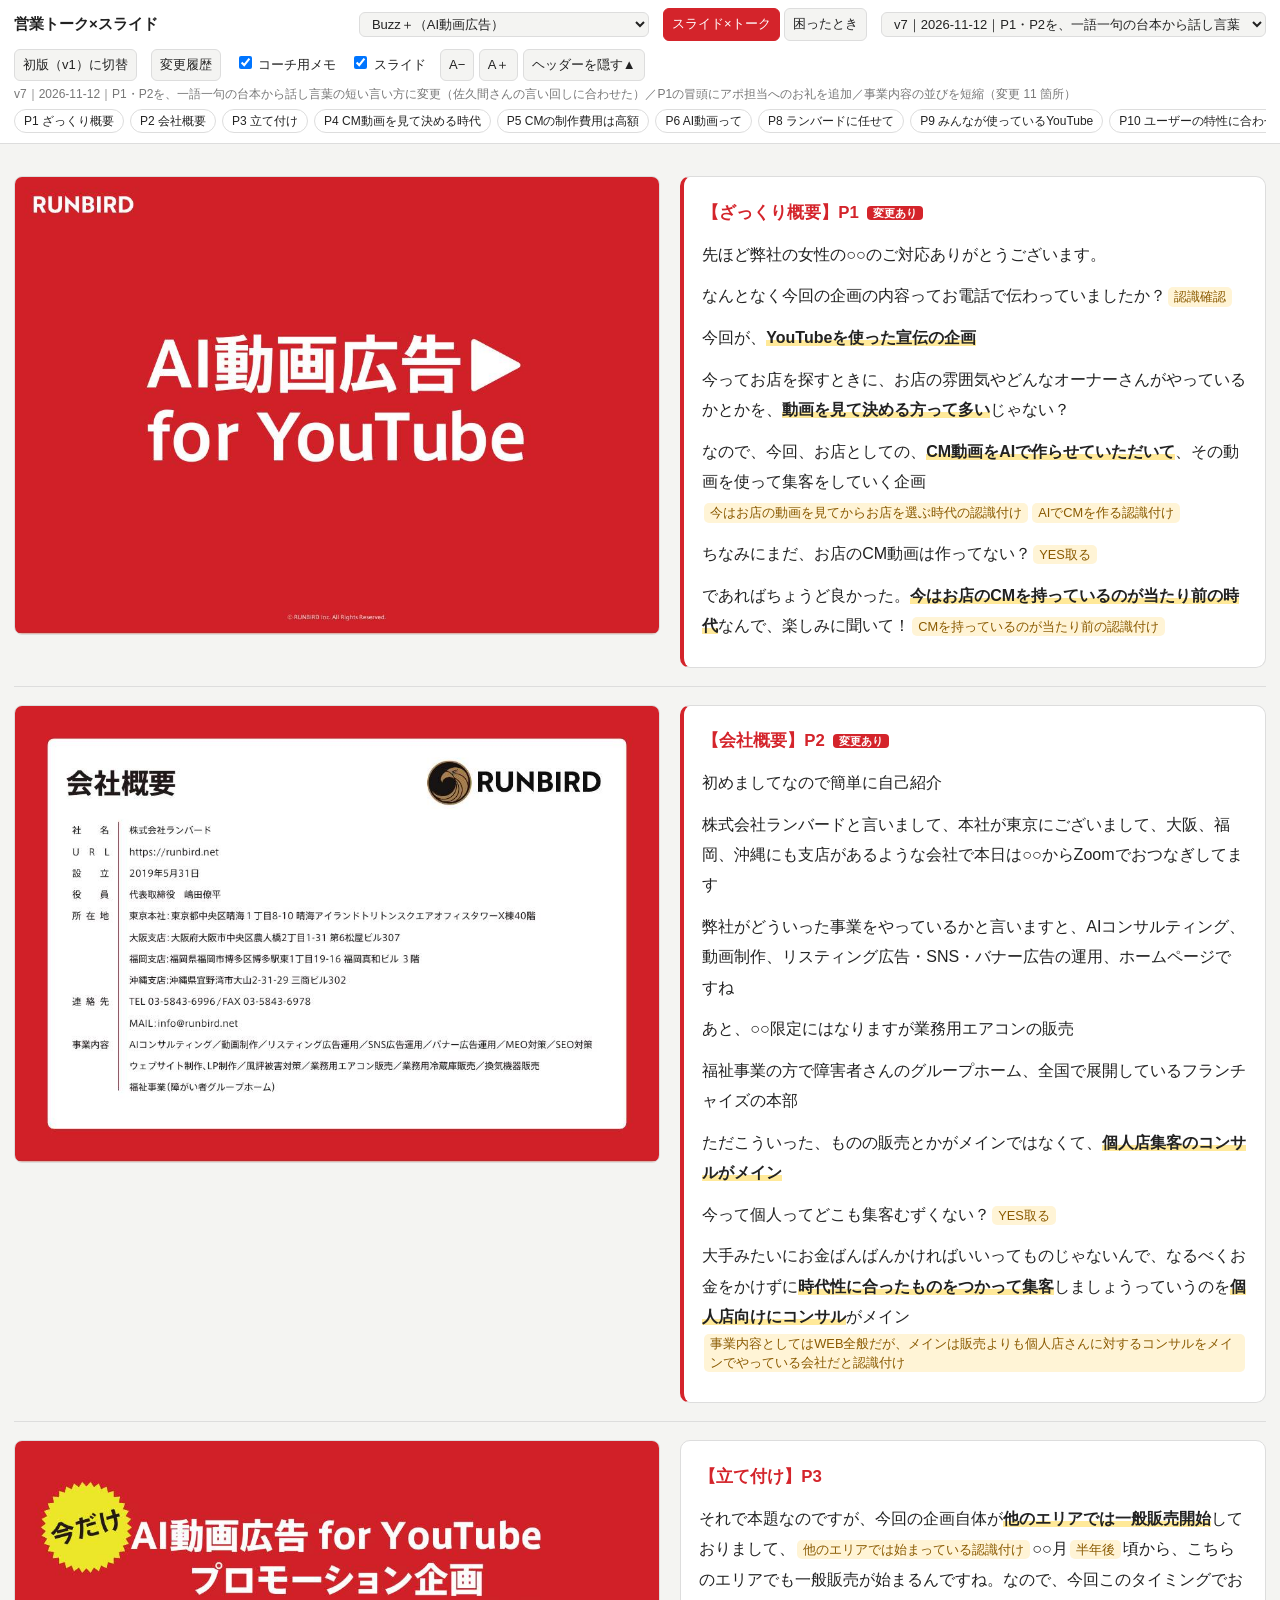
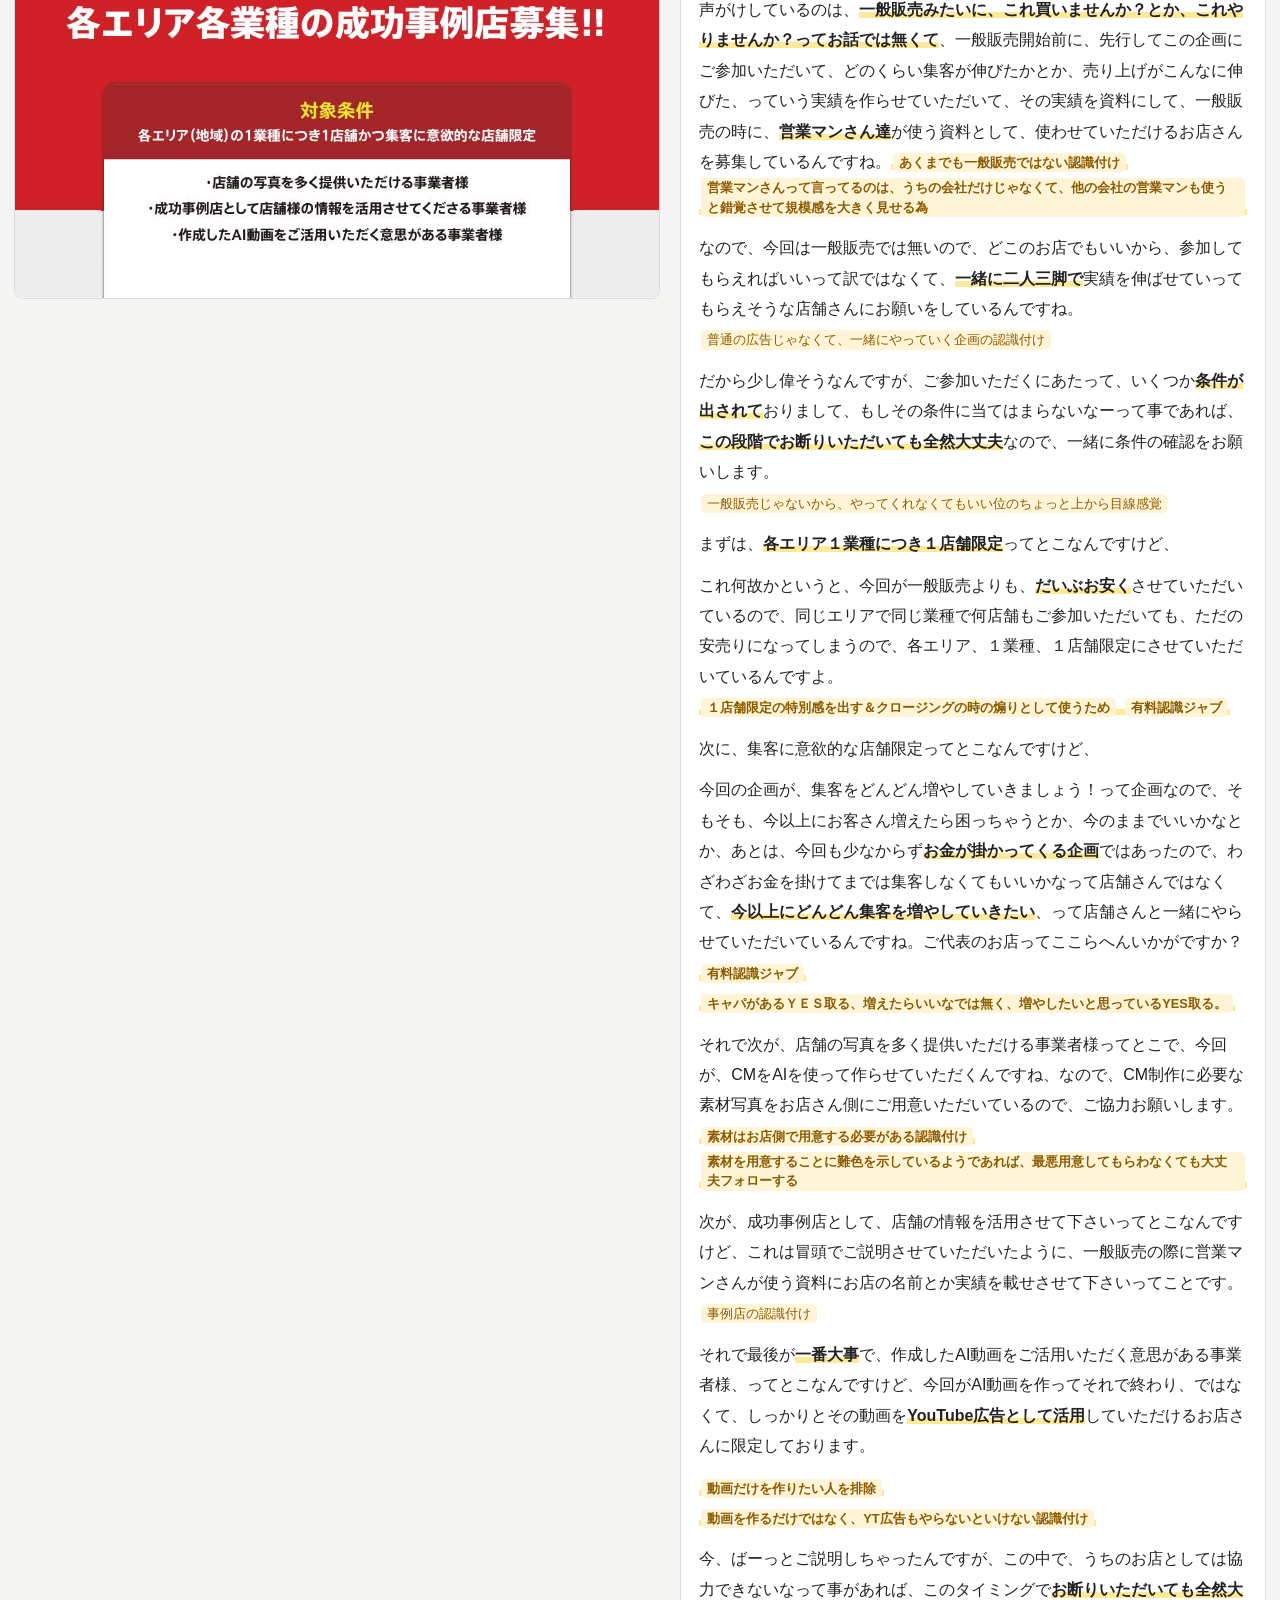
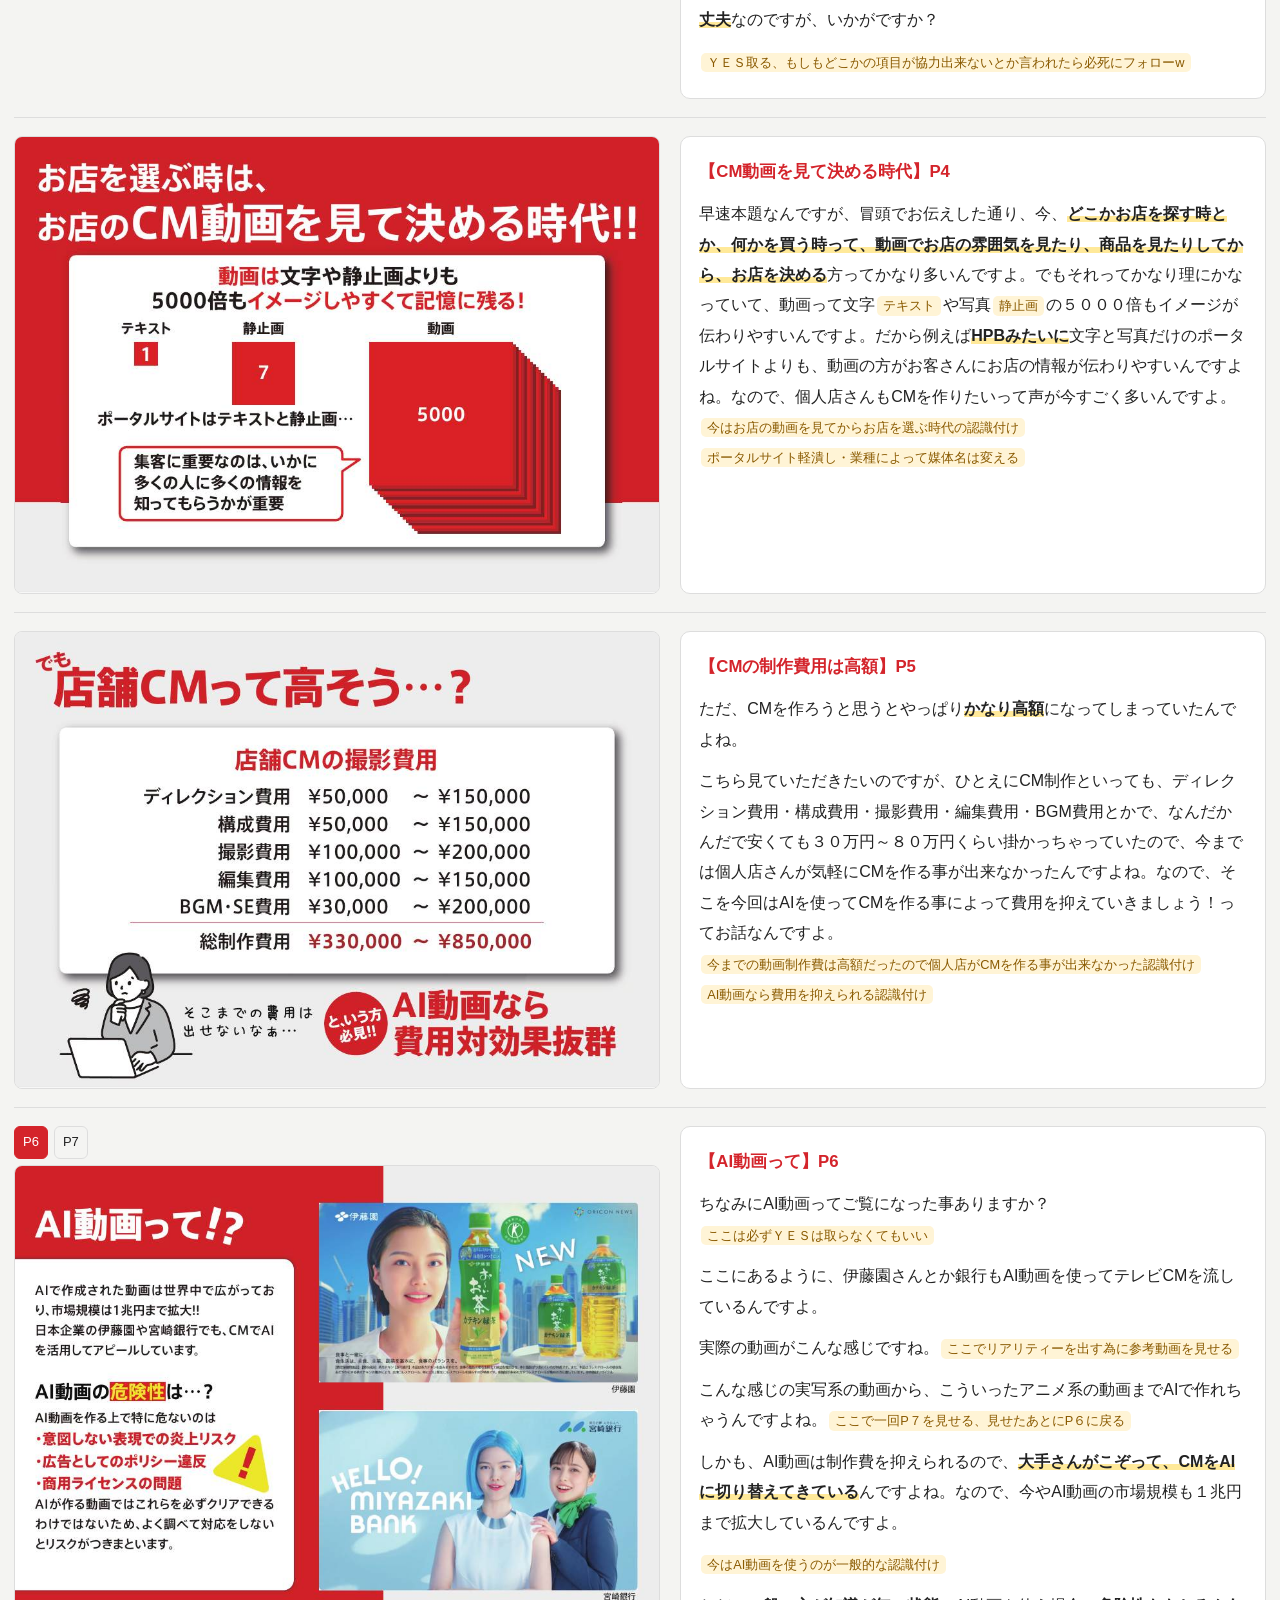
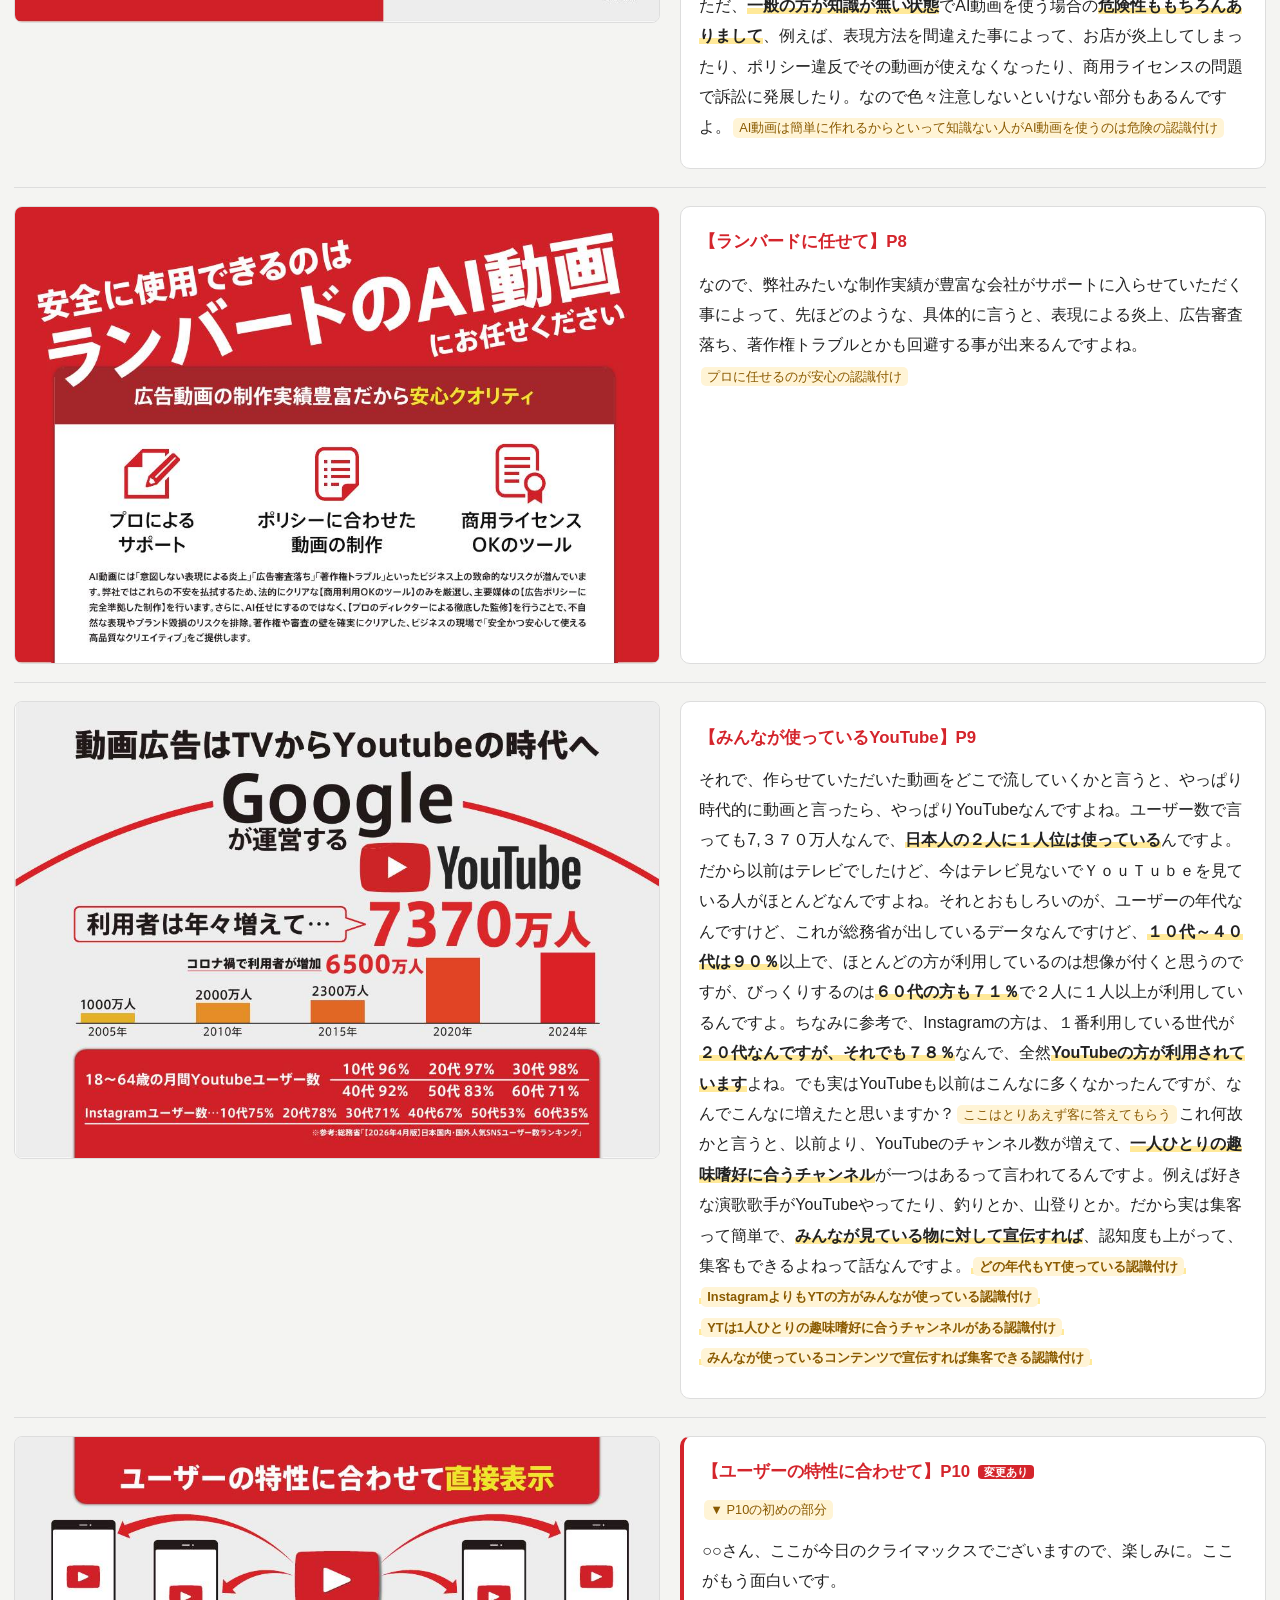
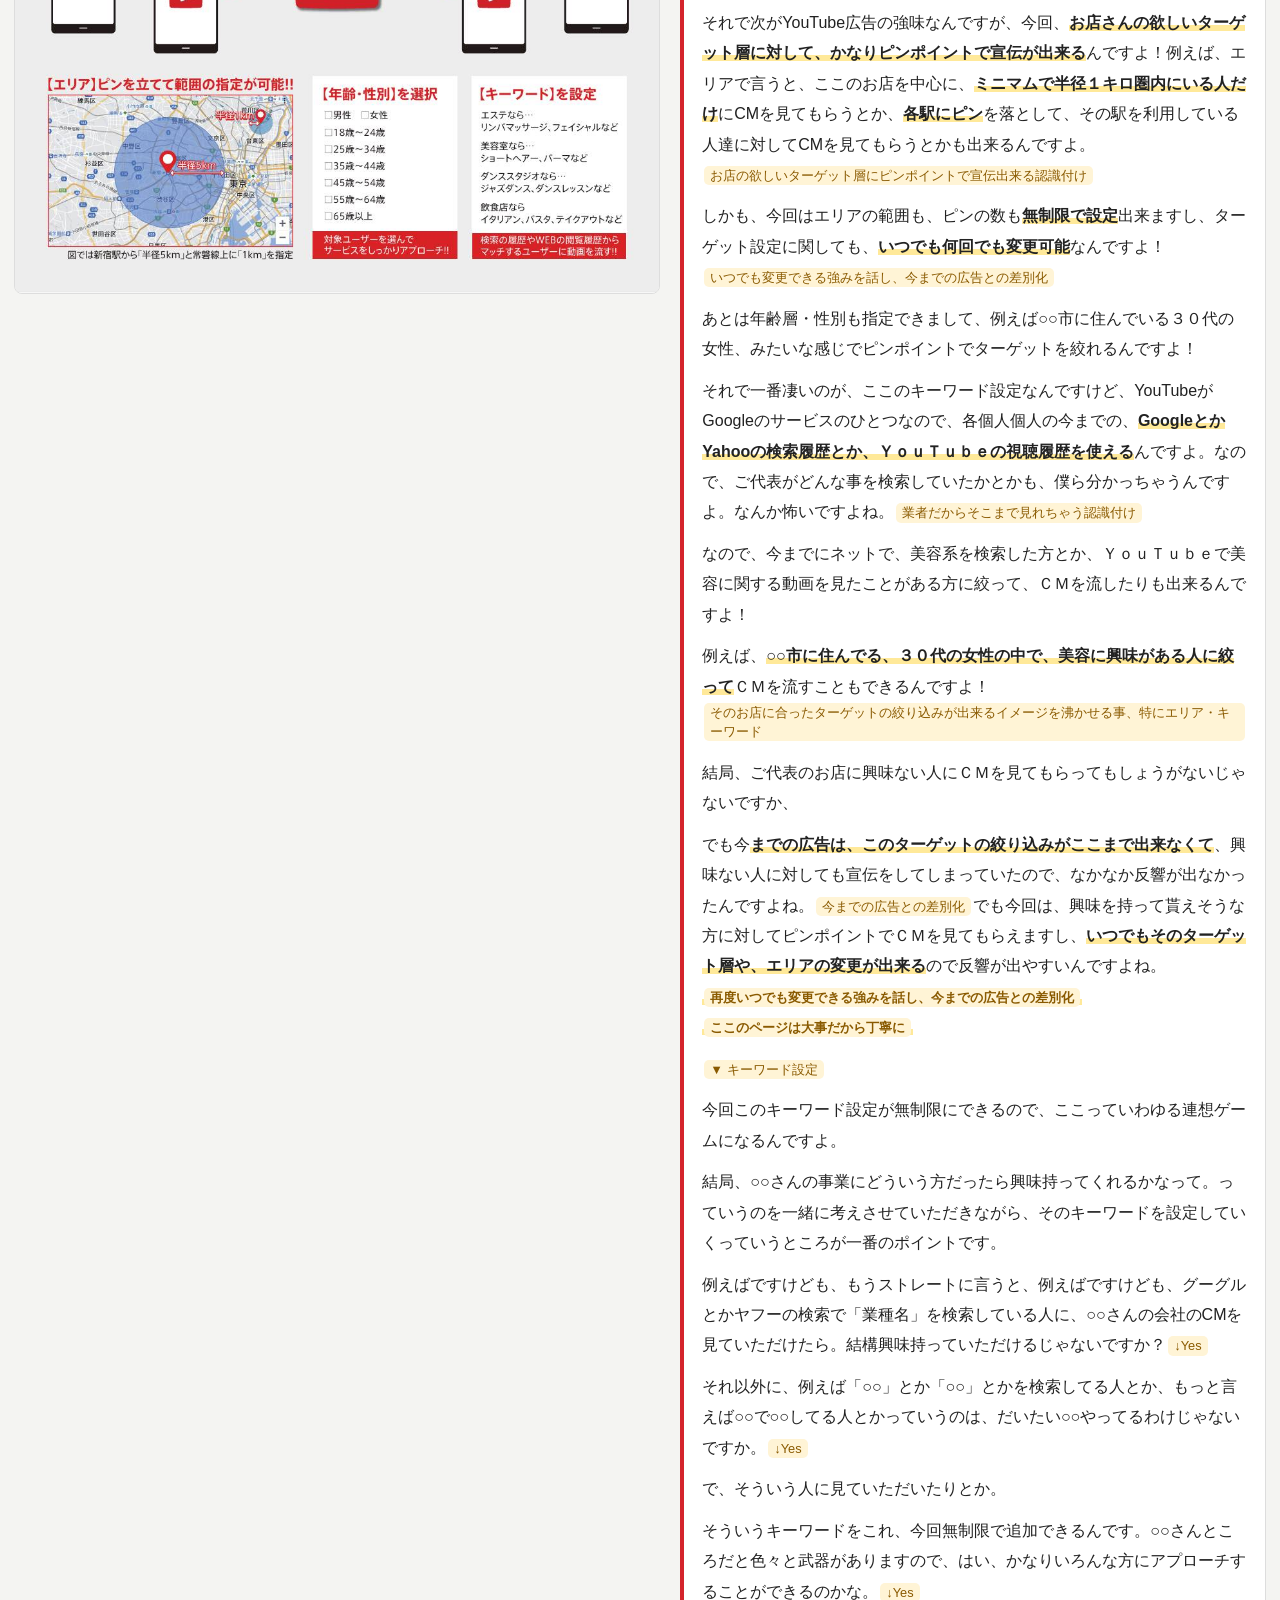
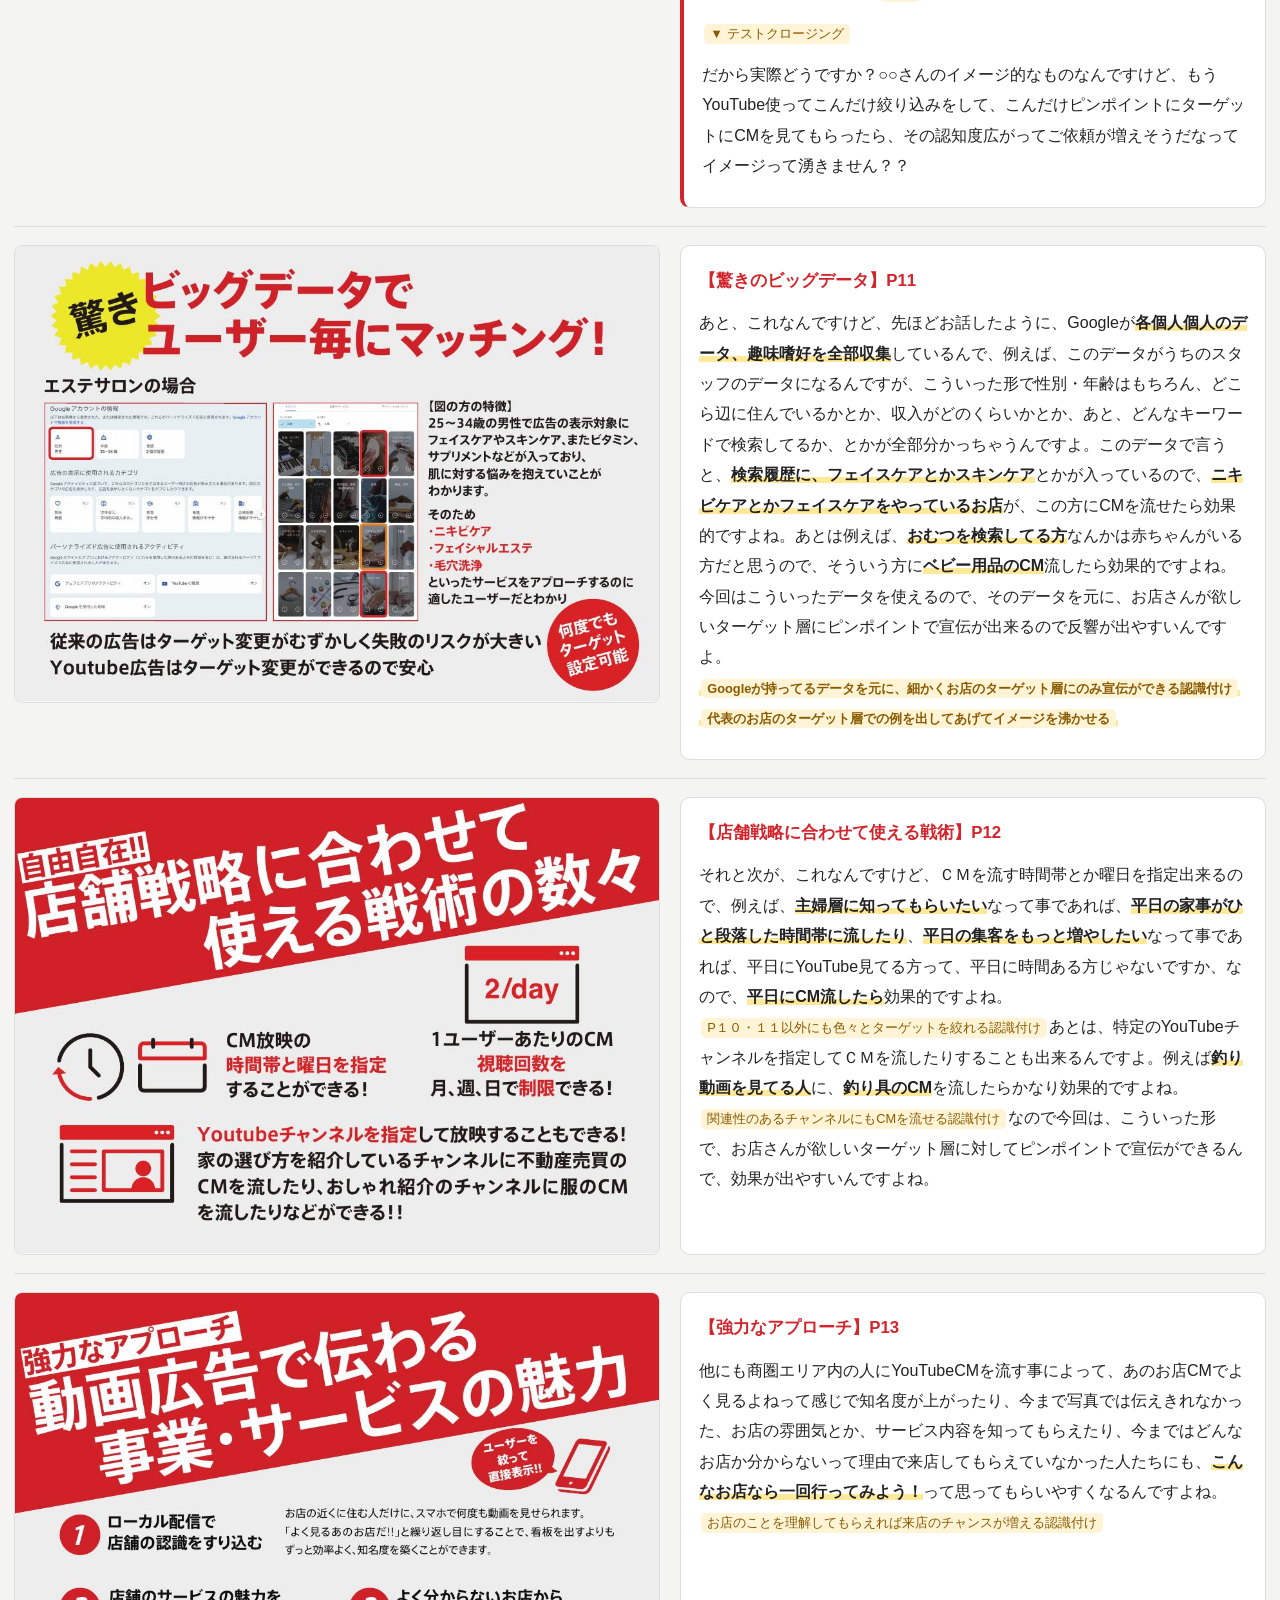
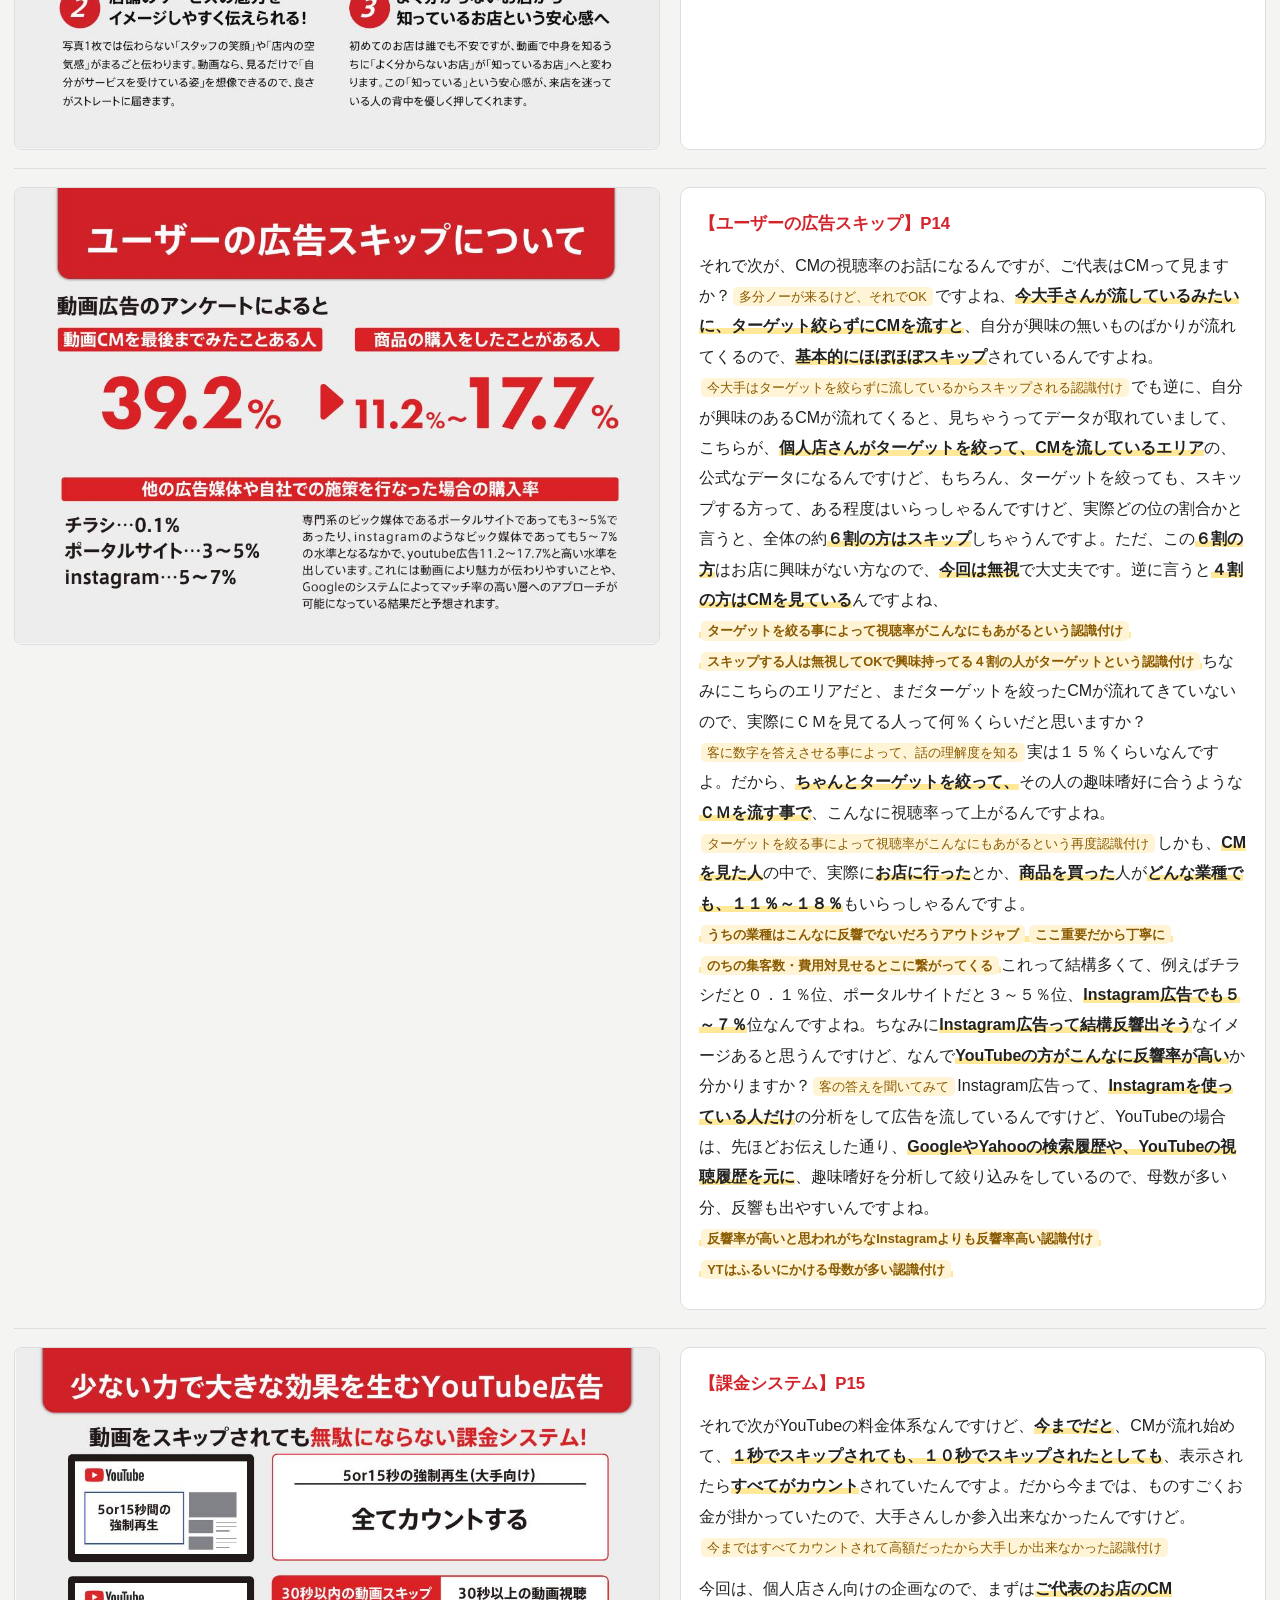
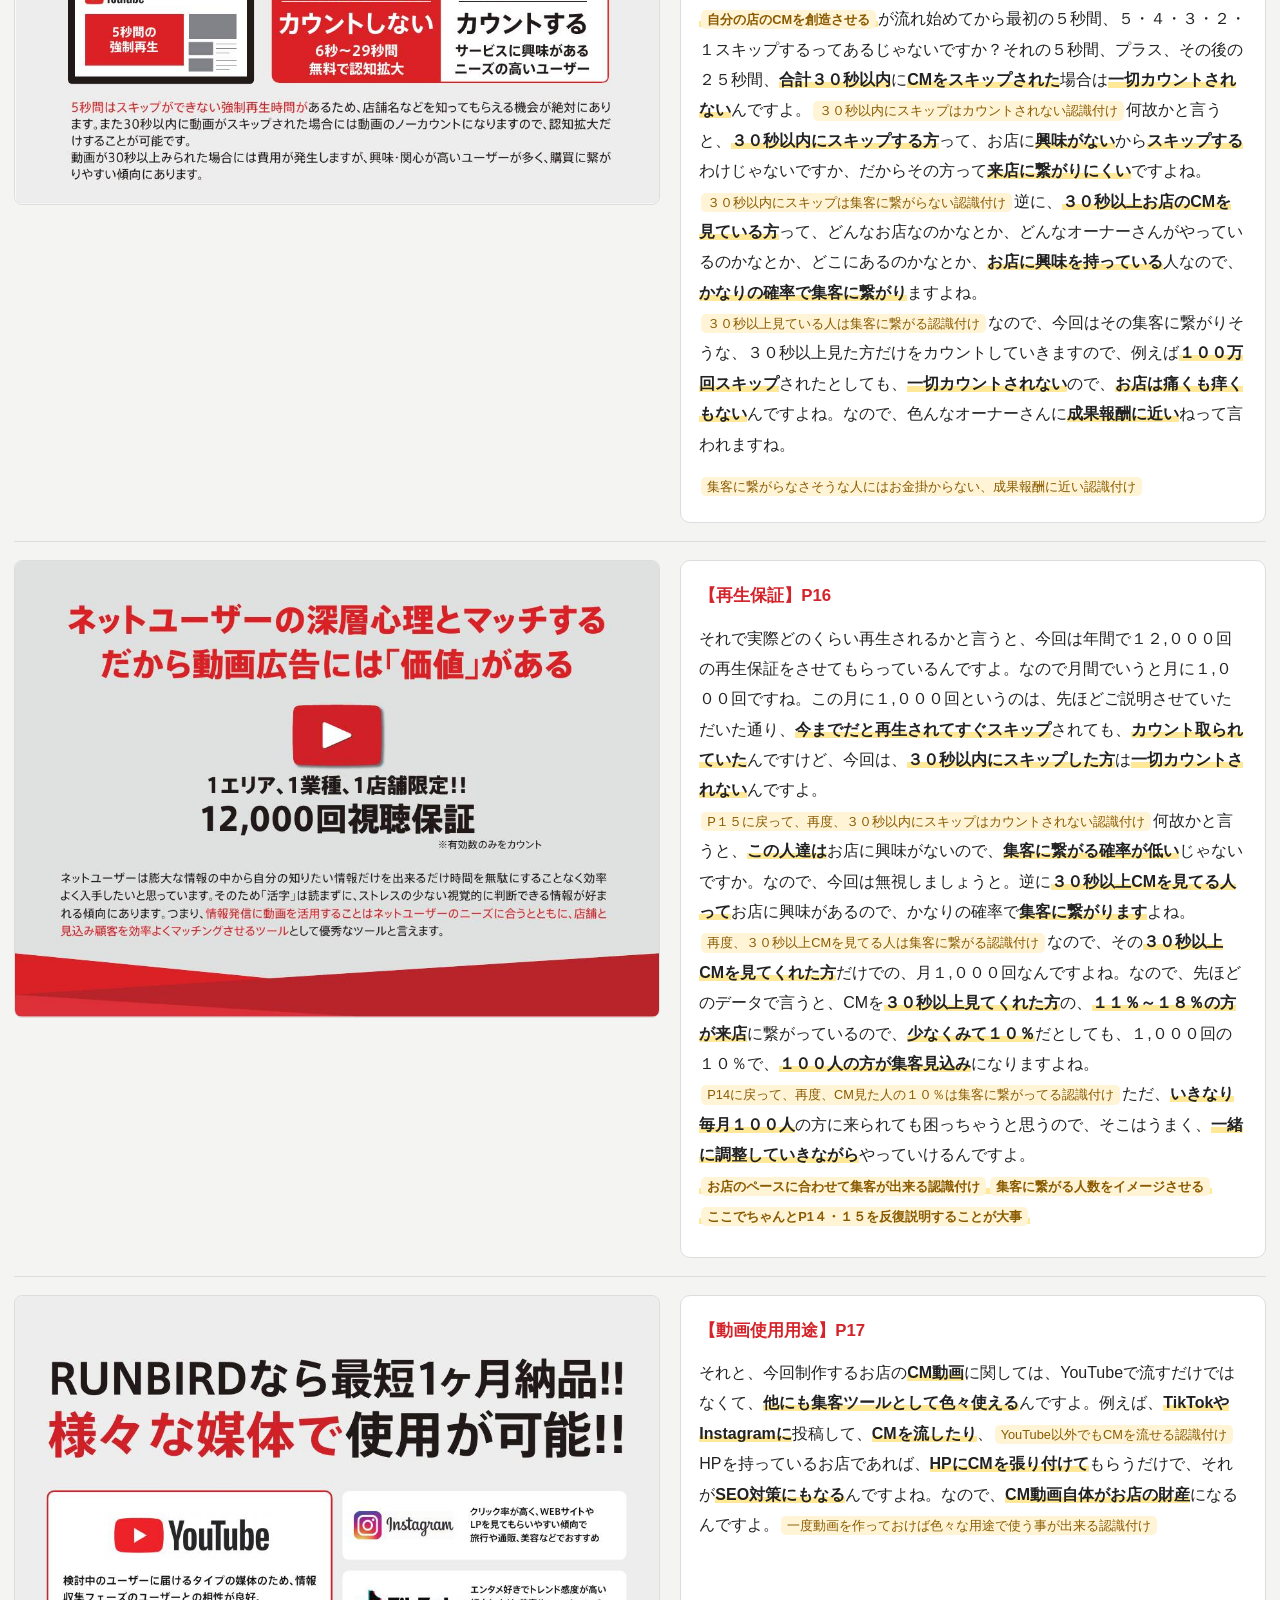
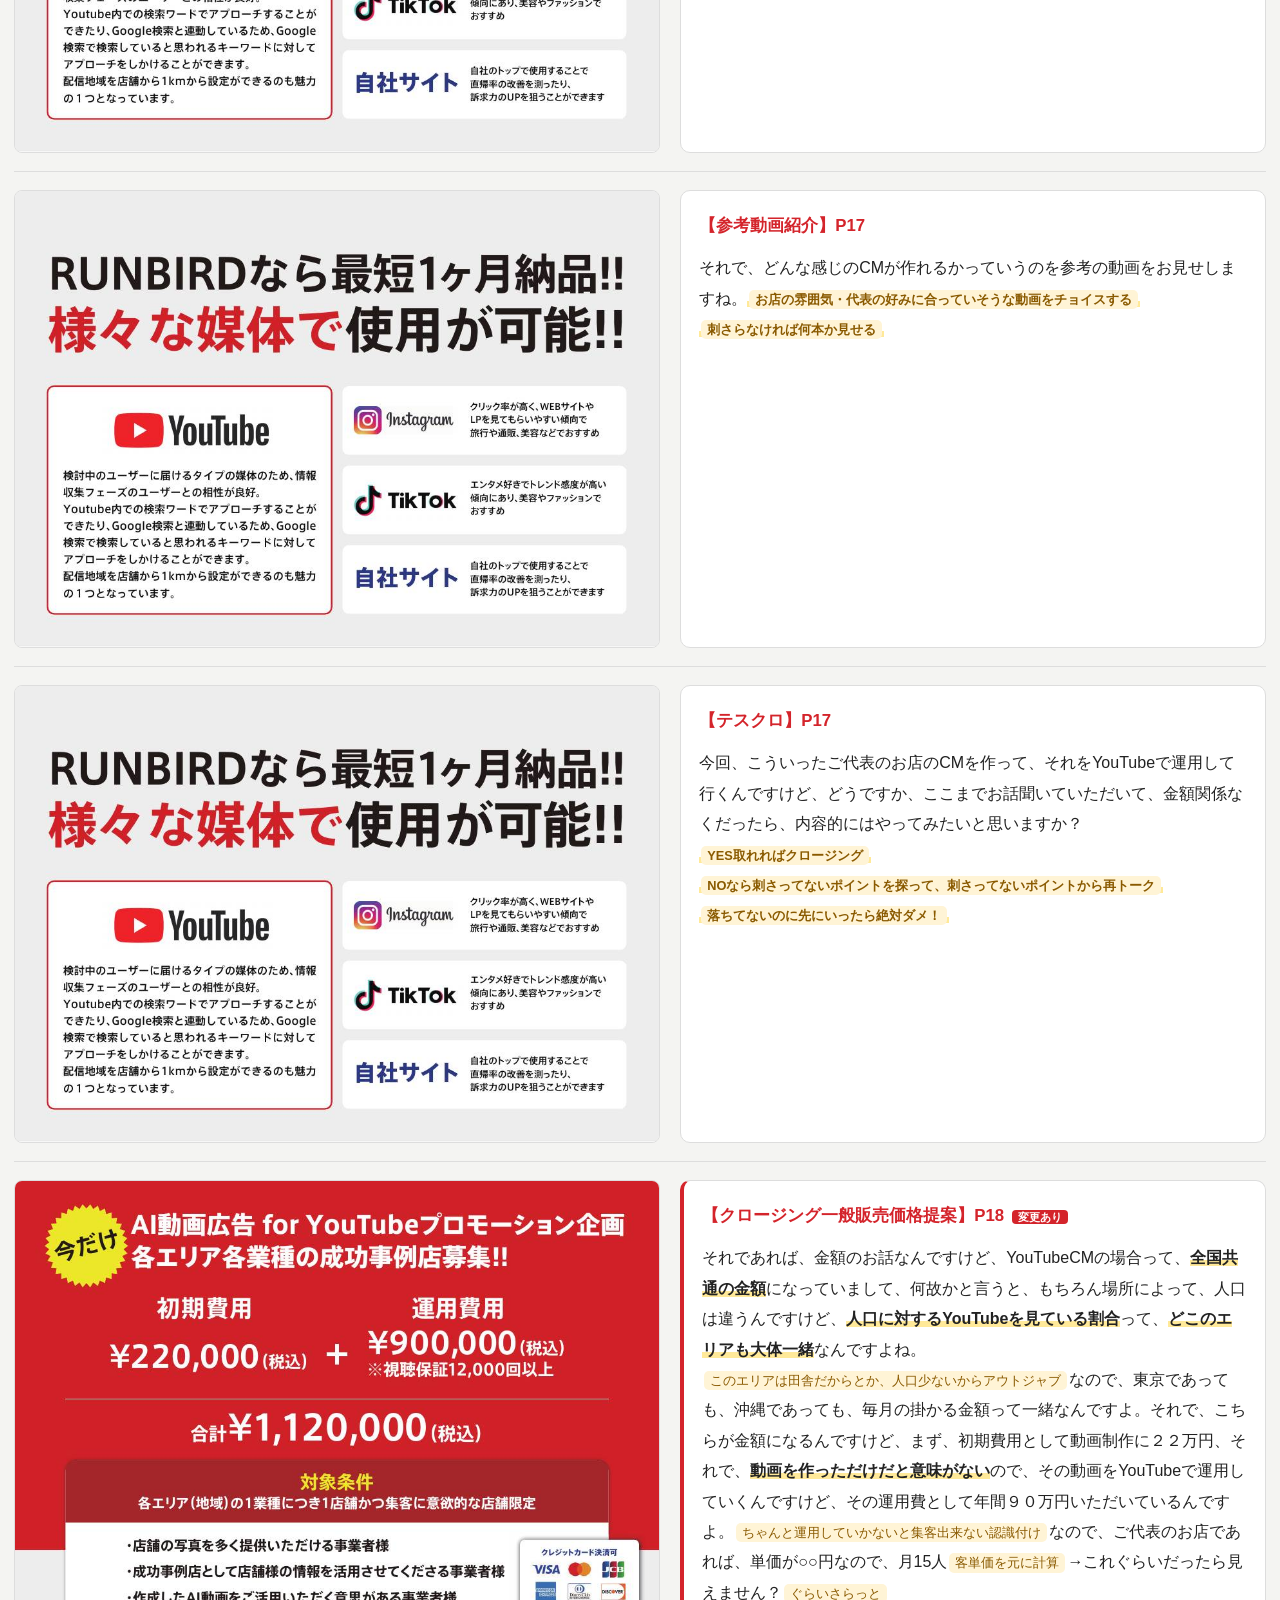
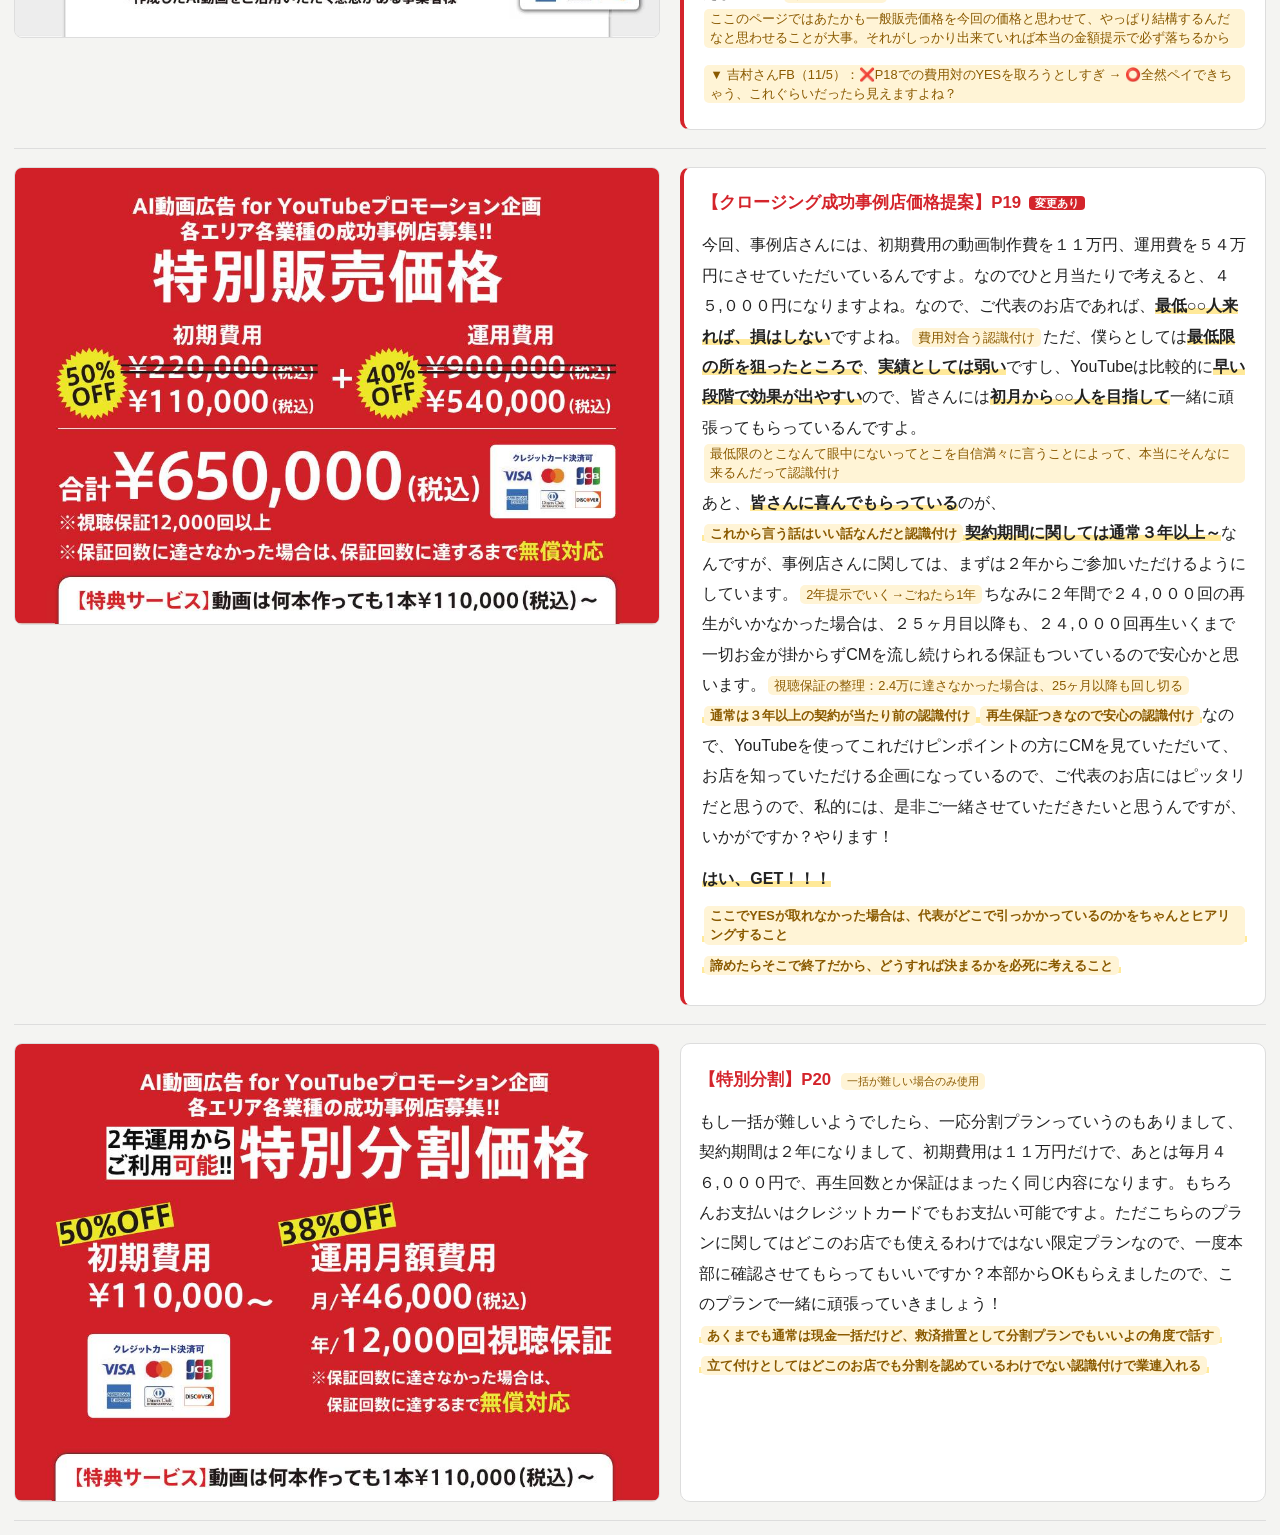
==== book/index.html @ 6783731b "営業トーク×スライド確認：中間バージョン（v2〜v6）を削除し、v1と最新版（v7）だけに整理（v7の変更をすべて統合、表示内容は変更なし）" ====
<!DOCTYPE html><html lang="ja"><head><meta charset="utf-8">
<meta name="viewport" content="width=device-width, initial-scale=1, viewport-fit=cover">
<title>営業トーク×スライド確認</title>
<style>
:root{--bg:#f4f4f2;--card:#fff;--tx:#222;--mu:#777;--ac:#d4242b;--bd:#ddd;--nb:#fff4d6;--nt:#8a5a00;--fs:16px;box-sizing:border-box;padding-top:env(safe-area-inset-top,0px);padding-bottom:env(safe-area-inset-bottom,0px)}
@media(prefers-color-scheme:dark){:root:not([data-theme=light]){--bg:#17181a;--card:#222427;--tx:#e8e8e6;--mu:#9a9a98;--ac:#ff6b6f;--bd:#383a3d;--nb:#3a3220;--nt:#f0c870}}
:root[data-theme=dark]{--bg:#17181a;--card:#222427;--tx:#e8e8e6;--mu:#9a9a98;--ac:#ff6b6f;--bd:#383a3d;--nb:#3a3220;--nt:#f0c870}
html{height:100%;scroll-padding-top:calc(var(--h,120px) + 8px)}body{margin:0;background:var(--bg);color:var(--tx);font:var(--fs)/1.9 -apple-system,"Hiragino Sans","Noto Sans JP",sans-serif}
header{position:sticky;top:env(safe-area-inset-top,0px);z-index:9;background:var(--card);border-bottom:1px solid var(--bd);padding:8px 14px}
body::before{content:"";position:fixed;inset:0 0 auto;height:env(safe-area-inset-top,0px);background:var(--card);z-index:10}
.r1{display:flex;flex-wrap:wrap;gap:8px 14px;align-items:center}h1{font-size:15px;margin:0;flex:1 1 220px}
select,button{font:inherit;font-size:13px;background:var(--bg);color:var(--tx);border:1px solid var(--bd);border-radius:6px;padding:3px 8px}
label{font-size:13px;white-space:nowrap}#vn{font-size:12px;color:var(--mu);line-height:1.5;margin-top:4px}
#toc{display:flex;gap:6px;overflow-x:auto;margin-top:6px;padding-bottom:2px}#toc a{flex:none;font-size:12px;color:var(--tx);text-decoration:none;border:1px solid var(--bd);border-radius:12px;padding:0 9px;line-height:22px}#toc a:hover{border-color:var(--ac);color:var(--ac)}
main{max-width:1400px;margin:0 auto;padding:14px}
.row{display:grid;grid-template-columns:minmax(0,1.1fr) minmax(0,1fr);gap:22px;padding:18px 0;border-bottom:1px solid var(--bd)}
body.ns .row{grid-template-columns:1fr;max-width:820px;margin:auto}body.ns .sl{display:none}
.sl{position:sticky;top:calc(var(--h,120px) + 12px);align-self:start}.sl img{width:100%;display:none;border-radius:8px;border:1px solid var(--bd);background:#fff}.sl img.on{display:block}
.tabs{display:flex;gap:6px;margin-bottom:6px}.tabs button.on{background:var(--ac);color:#fff;border-color:var(--ac)}
.tx{background:var(--card);border:1px solid var(--bd);border-radius:10px;padding:6px 18px 14px}.tx.ch{border-left:4px solid var(--ac)}
h2{font-size:1.05em;margin:.8em 0 .2em;color:var(--ac)}h2 small{color:var(--mu);font-weight:400;margin-left:8px}
.bg{font-size:11px;background:var(--ac);color:#fff;border-radius:4px;padding:1px 6px;margin-left:8px;vertical-align:middle}
p{margin:.7em 0}b{background:linear-gradient(transparent 62%,rgba(255,200,0,.4) 0)}
.n{display:inline-block;font-size:.8em;line-height:1.5;color:var(--nt);background:var(--nb);border-radius:5px;padding:0 6px;margin:1px 2px}p.no{margin:.4em 0}
body.nn .n,body.nn p.no{display:none}
@media(max-width:820px){.row{grid-template-columns:1fr;gap:10px}.sl{top:calc(var(--h,120px) + 6px);z-index:2}.sl img{max-height:26vh;object-fit:contain;margin:auto;transition:max-height .25s}body.sc .sl img{max-height:12vh}body.sc .tabs{display:none}}
#sh{display:none;position:fixed;top:calc(env(safe-area-inset-top,0px) + 6px);right:8px;z-index:11;box-shadow:0 1px 4px rgba(0,0,0,.25)}body.hh header{display:none}body.hh #sh{display:block}.tb.on{background:var(--ac);color:#fff;border-color:var(--ac)}.row.o{grid-template-columns:1fr;max-width:820px;margin:auto}
#hp{position:fixed;inset:0;z-index:20;background:rgba(0,0,0,.45);display:flex;justify-content:flex-end}#hp[hidden]{display:none}
#hp .pn{background:var(--card);color:var(--tx);width:min(580px,100%);height:100%;overflow:auto;box-sizing:border-box;padding:calc(14px + env(safe-area-inset-top,0px)) 16px calc(14px + env(safe-area-inset-bottom,0px))}
#hp h3{margin:0 0 6px;font-size:15px;display:flex;justify-content:space-between;align-items:center;gap:8px}
.hv{border:1px solid var(--bd);border-radius:10px;padding:8px 12px;margin:10px 0}.hv.cu{border-color:var(--ac)}.hv h4{margin:0 0 4px;font-size:13px;display:flex;flex-wrap:wrap;gap:4px 10px;align-items:center}.hv .nt{font-size:13px;line-height:1.6;margin:2px 0}.hv ul{margin:6px 0 2px;padding-left:18px;font-size:13px;line-height:1.7}
.hv del{background:rgba(212,36,43,.16);color:var(--tx)}.hv ins{background:rgba(40,160,80,.2);text-decoration:none}.hv .fb{background:var(--nb);color:var(--nt);border-radius:6px;padding:4px 8px;font-size:13px;line-height:1.7;margin:6px 0}.hv summary{cursor:pointer;color:var(--mu);font-size:12px}.hv b{background:none}
.row[hidden]{display:none}
#q{display:block;width:100%;max-width:820px;margin:0 auto 6px;box-sizing:border-box;font-size:16px;padding:8px 12px;border:1px solid var(--bd);border-radius:8px;background:var(--card);color:var(--tx)}
.cmh{max-width:820px;margin:14px auto 2px;font-size:13px;color:var(--mu);font-weight:600}
.row.o.cm{padding:6px 0;border-bottom:0}
details.row.o{padding:0;border-bottom:0;margin-bottom:8px}
details.o>summary{cursor:pointer;background:var(--card);border:1px solid var(--bd);border-radius:10px;padding:8px 14px;color:var(--ac);font-weight:600}
details.o[open]>summary{border-bottom-left-radius:0;border-bottom-right-radius:0}
details.o>.tx{border-top:0;border-top-left-radius:0;border-top-right-radius:0;padding-top:2px}
</style></head><body>
<header id="hd"><div class="r1"><h1>営業トーク×スライド</h1><select id="pr" aria-label="商材"><option value="ad">Buzz＋（AI動画広告）</option><option value="biz">bizクラウド</option><option value="yt">YouTube動画プロモーション（RBブック）</option><option value="meo">meoクラウド（MEO）</option></select><span><button id="t1" class="tb">スライド×トーク</button> <button id="t2" class="tb">困ったとき</button></span>
<select id="ver" aria-label="バージョン"></select> <button id="fv">初版に切替</button> <button id="hs">変更履歴</button>
<label><input type="checkbox" id="cn" checked> コーチ用メモ</label><label><input type="checkbox" id="cs" checked> スライド</label>
<span><button id="fm">A−</button> <button id="fp">A＋</button> <button id="hh">ヘッダーを隠す▲</button></span></div>
<div id="vn"></div><nav id="toc"></nav></header><button id="sh" aria-label="ヘッダーを表示">▼ メニュー</button><main id="m"></main>
<div id="hp" hidden><div class="pn"><h3><span>変更履歴（表示中の商材）</span><button id="hx">閉じる</button></h3><div id="hb"></div></div></div>
<script id="d" type="application/json">{"imgs": ["[data-uri]", "[data-uri]", "[data-uri]", "[data-uri]", "[data-uri]", "[data-uri]", "[data-uri]", "[data-uri]", "[data-uri]", "[data-uri]", "[data-uri]", "[data-uri]", "[data-uri]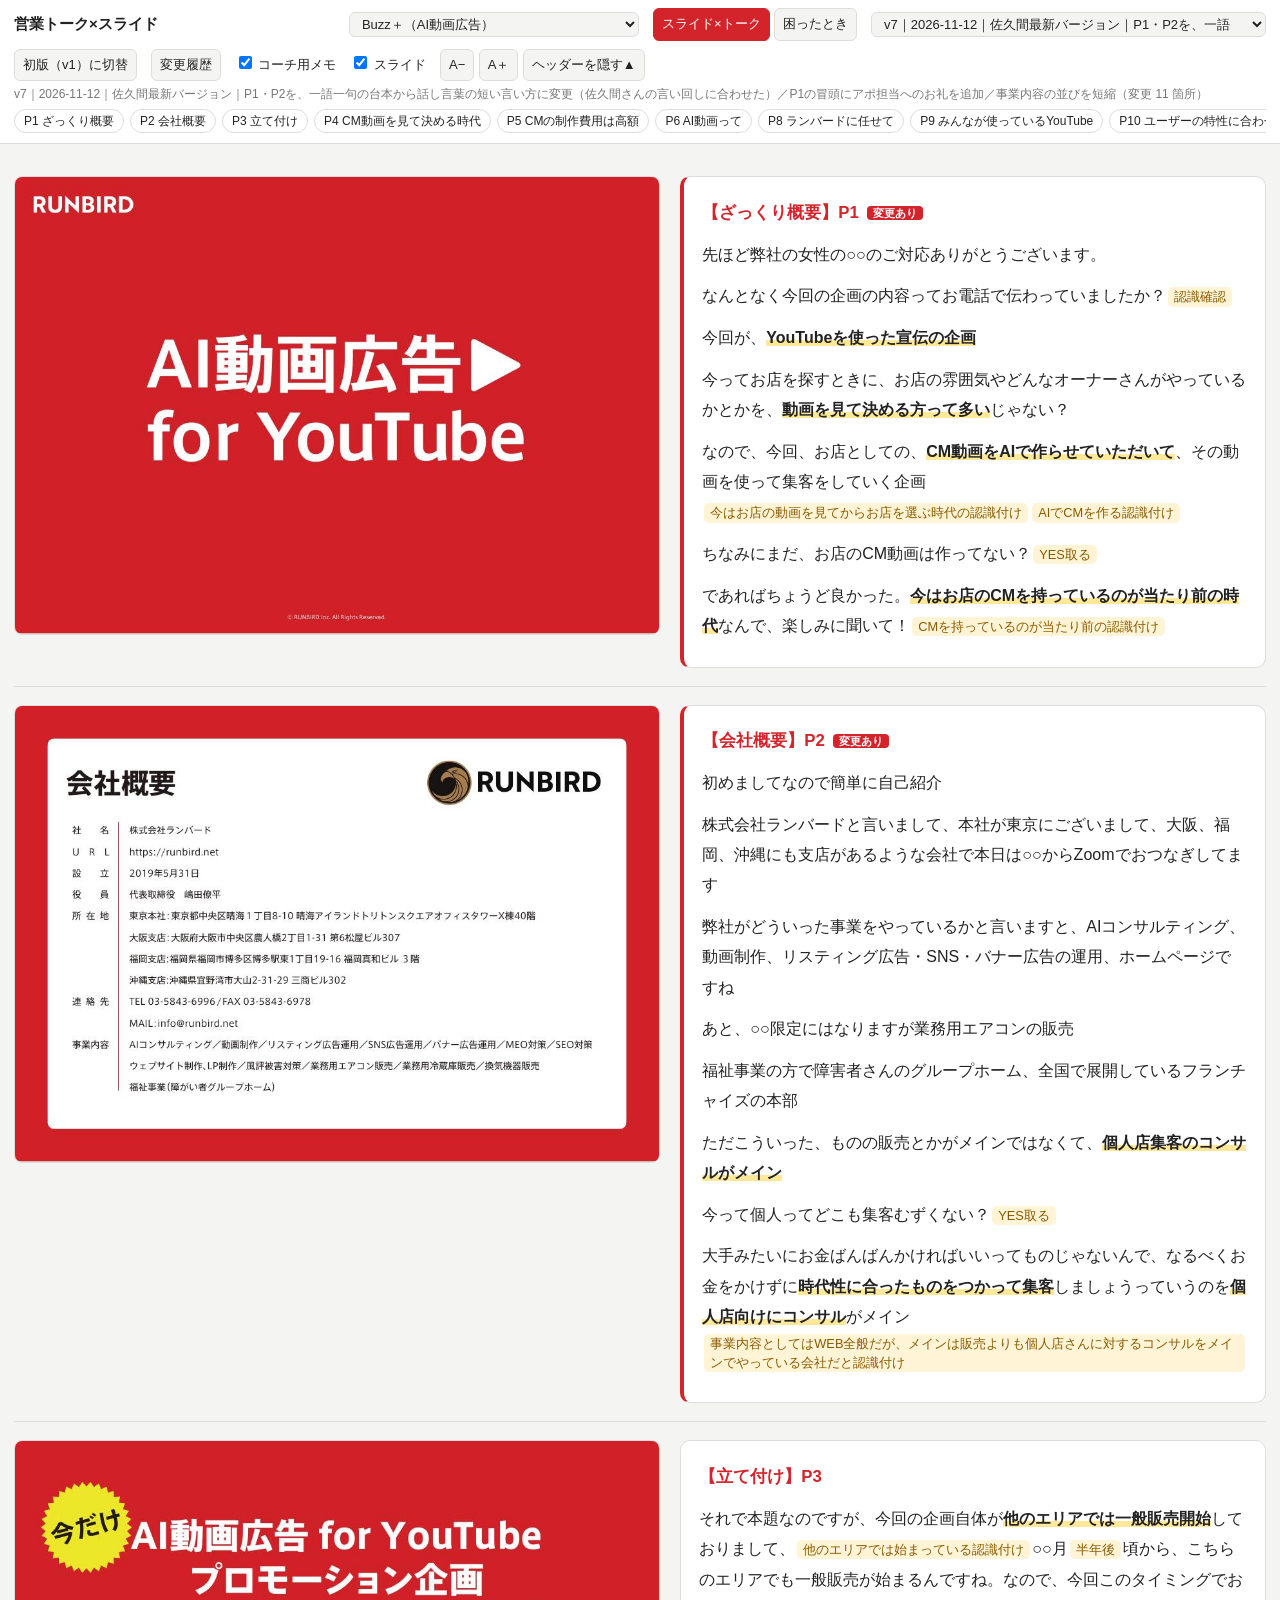
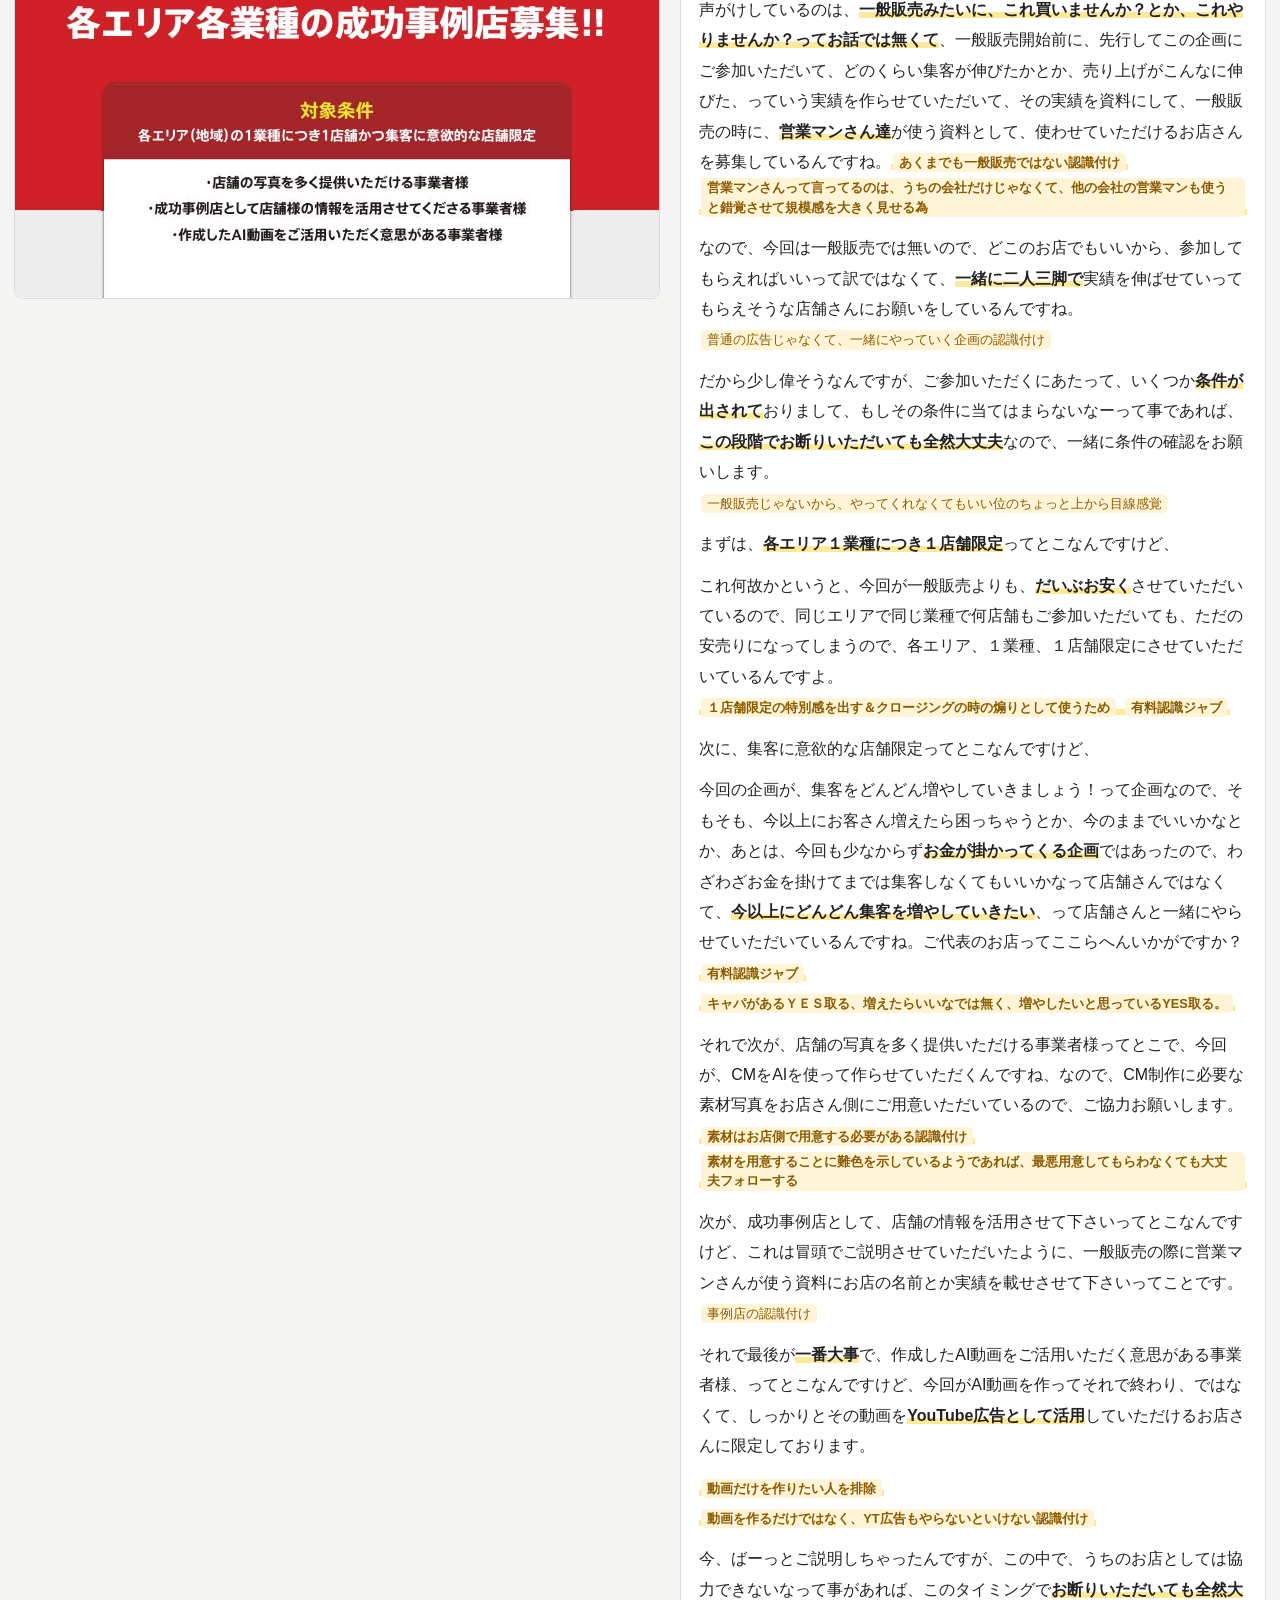
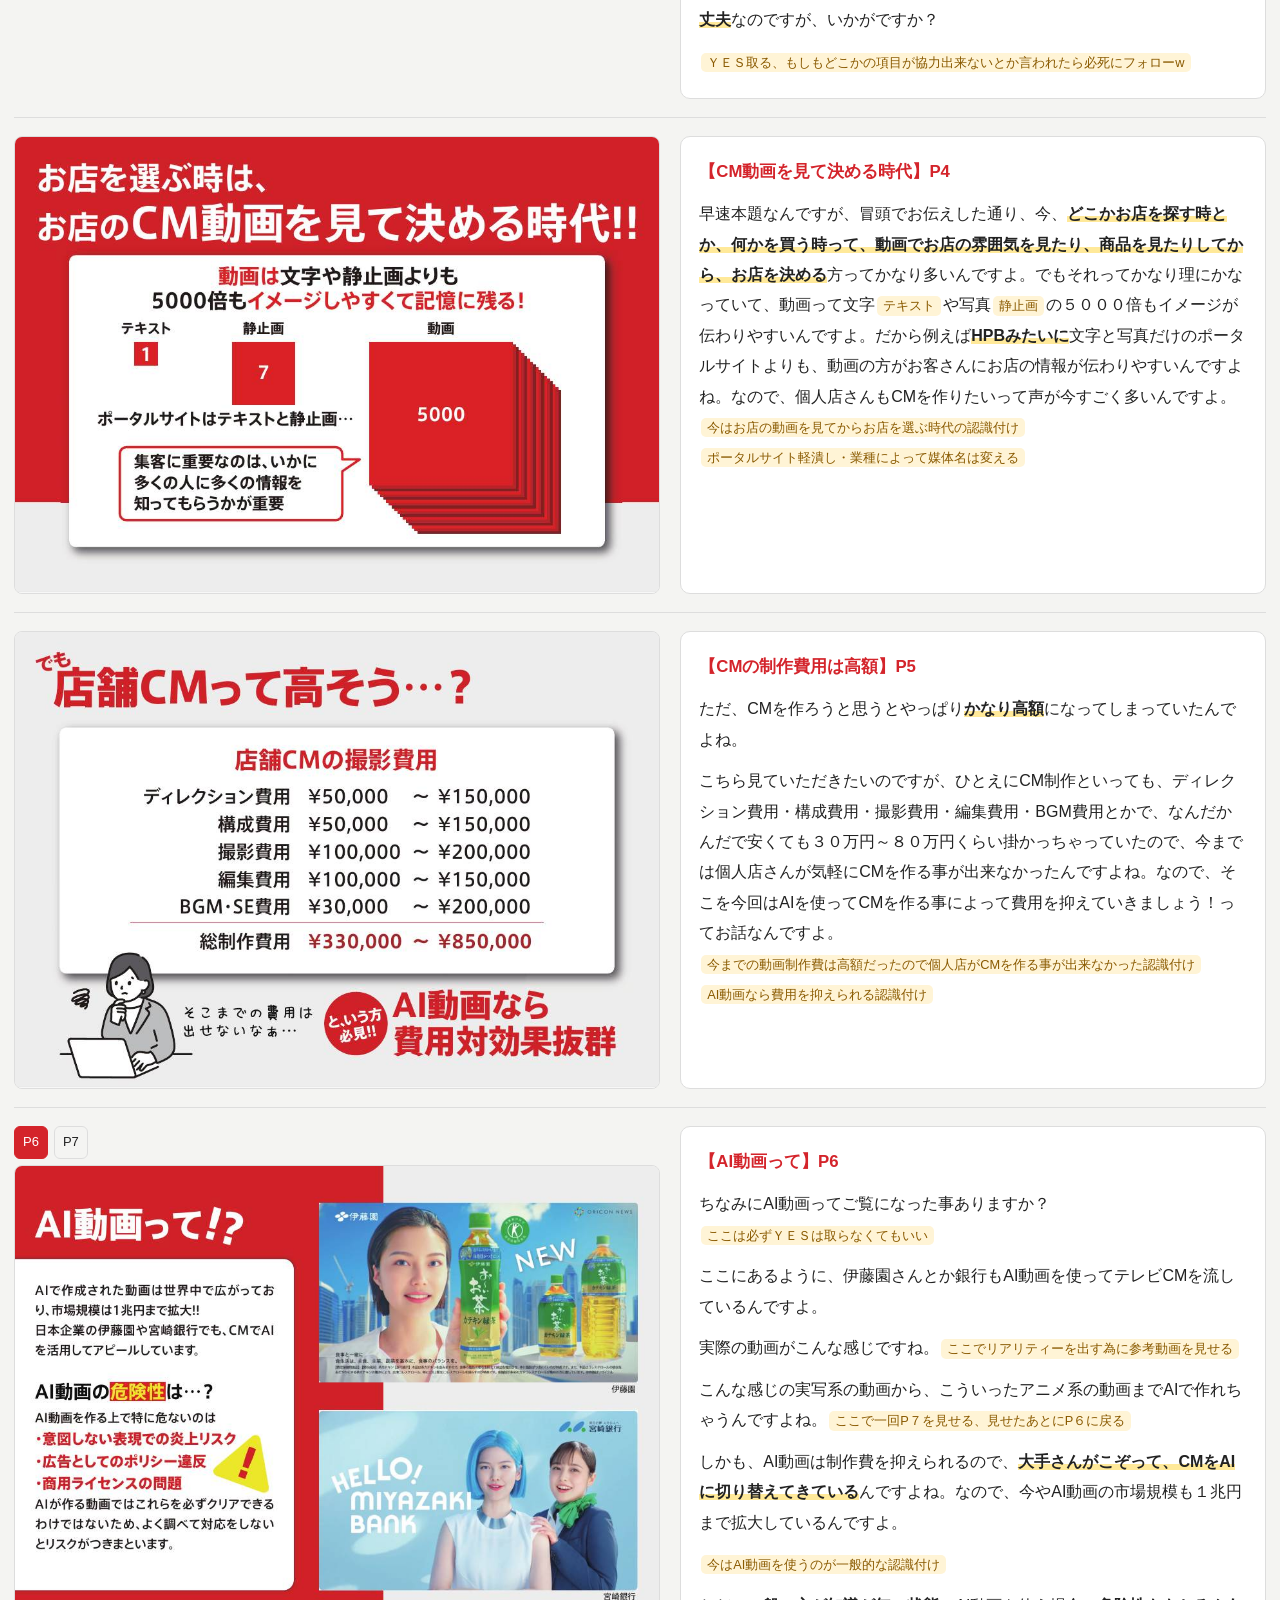
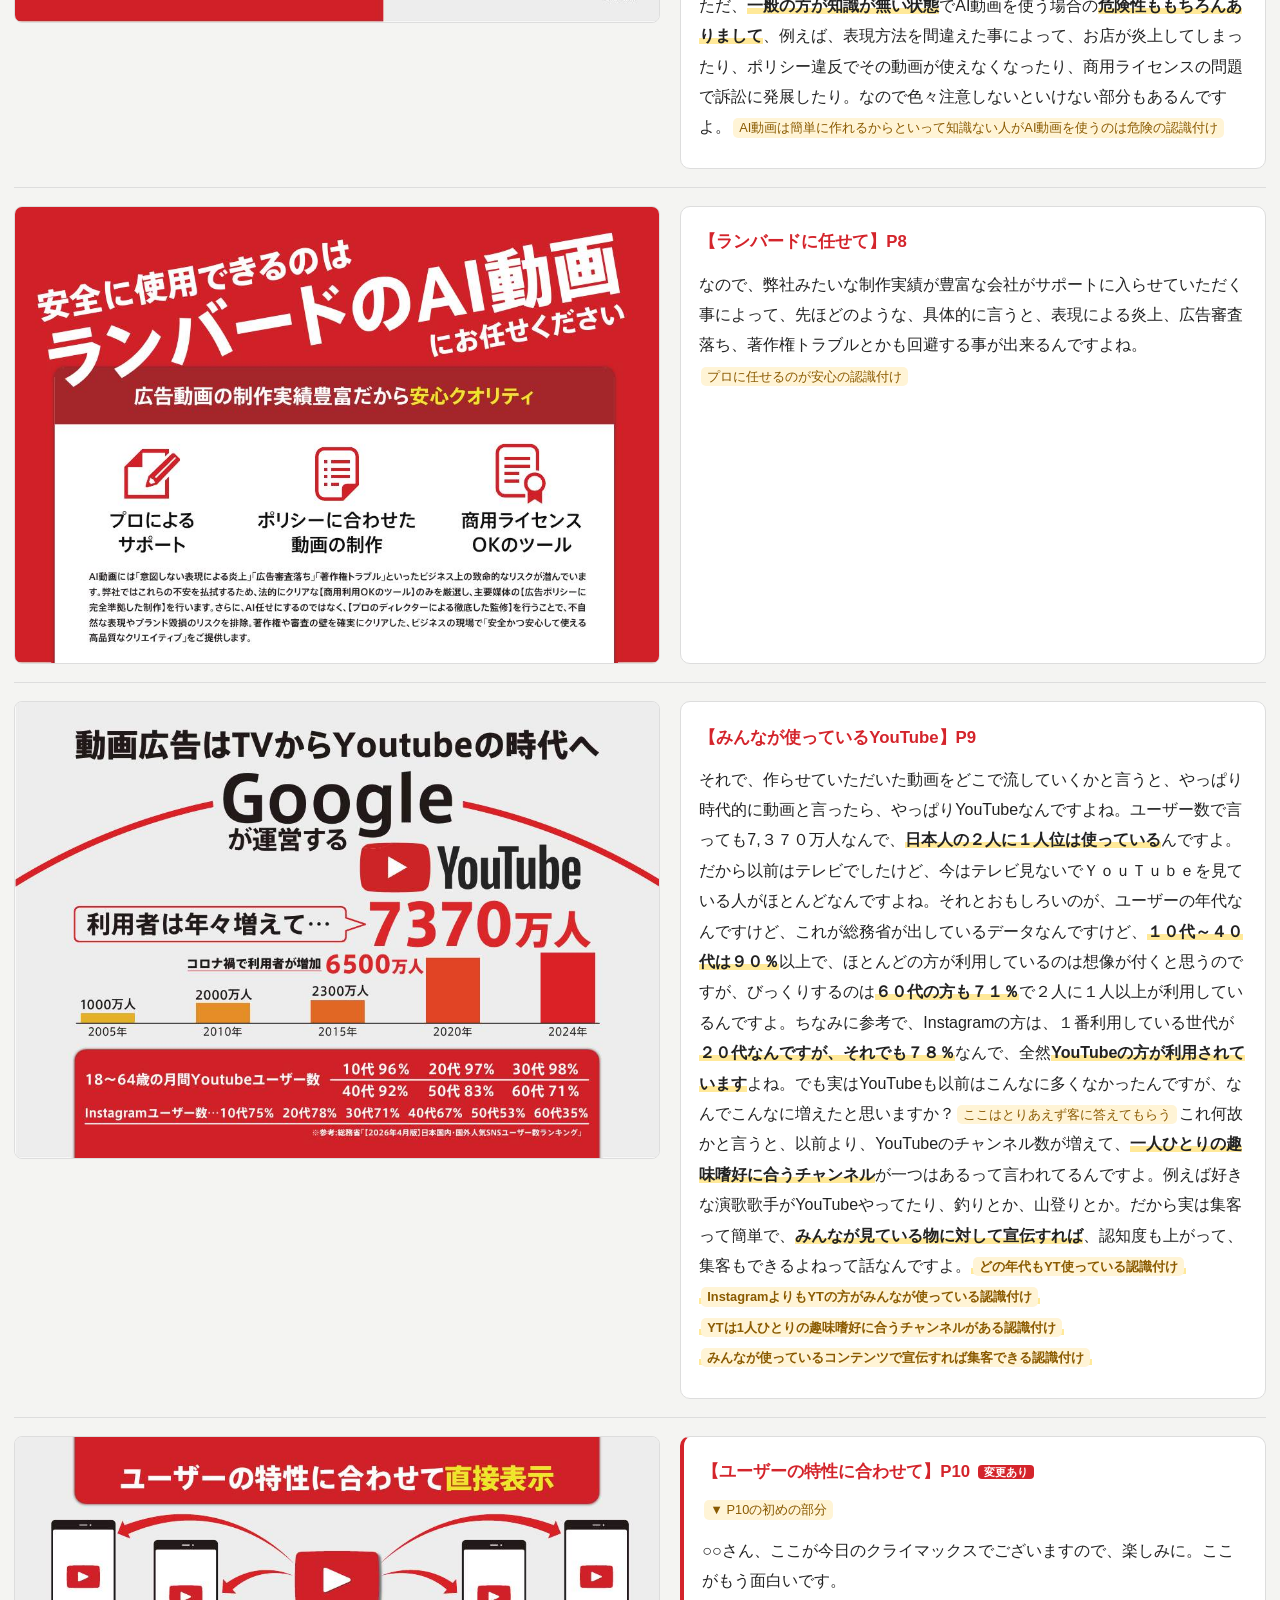
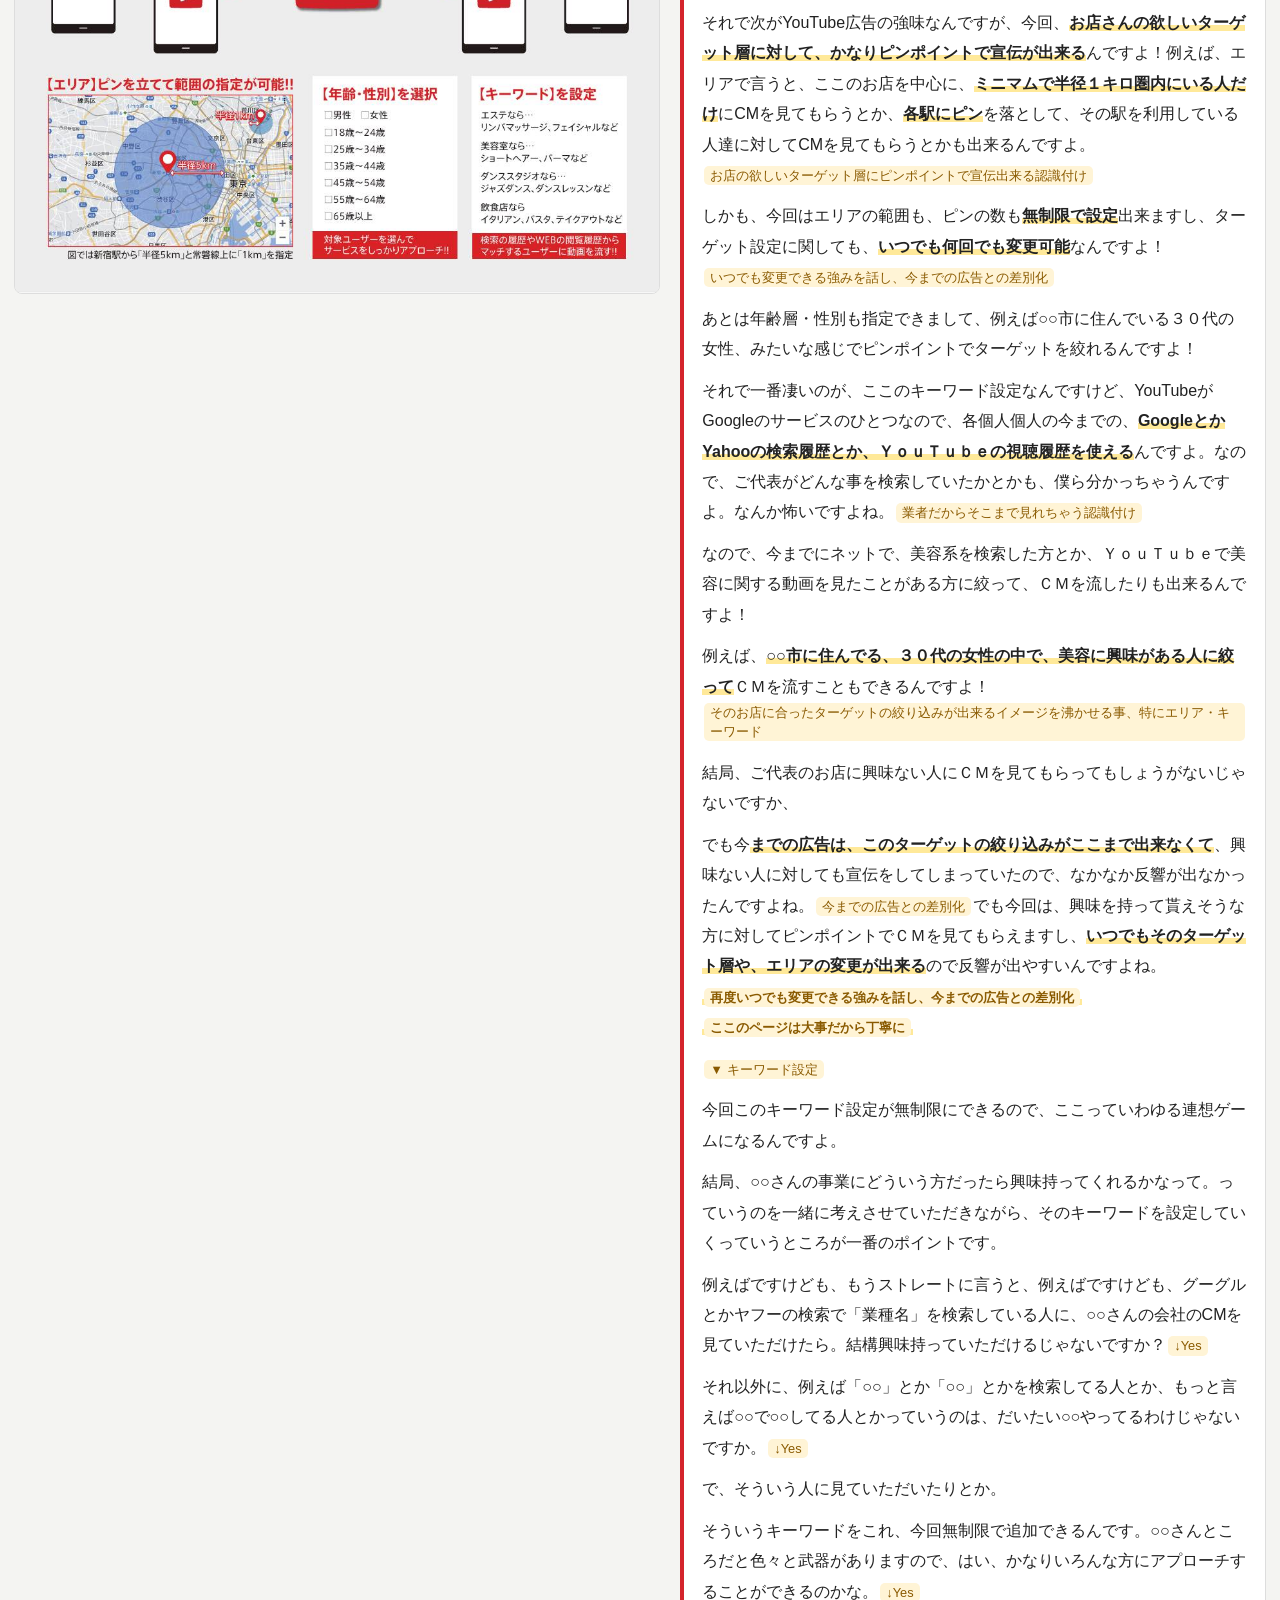
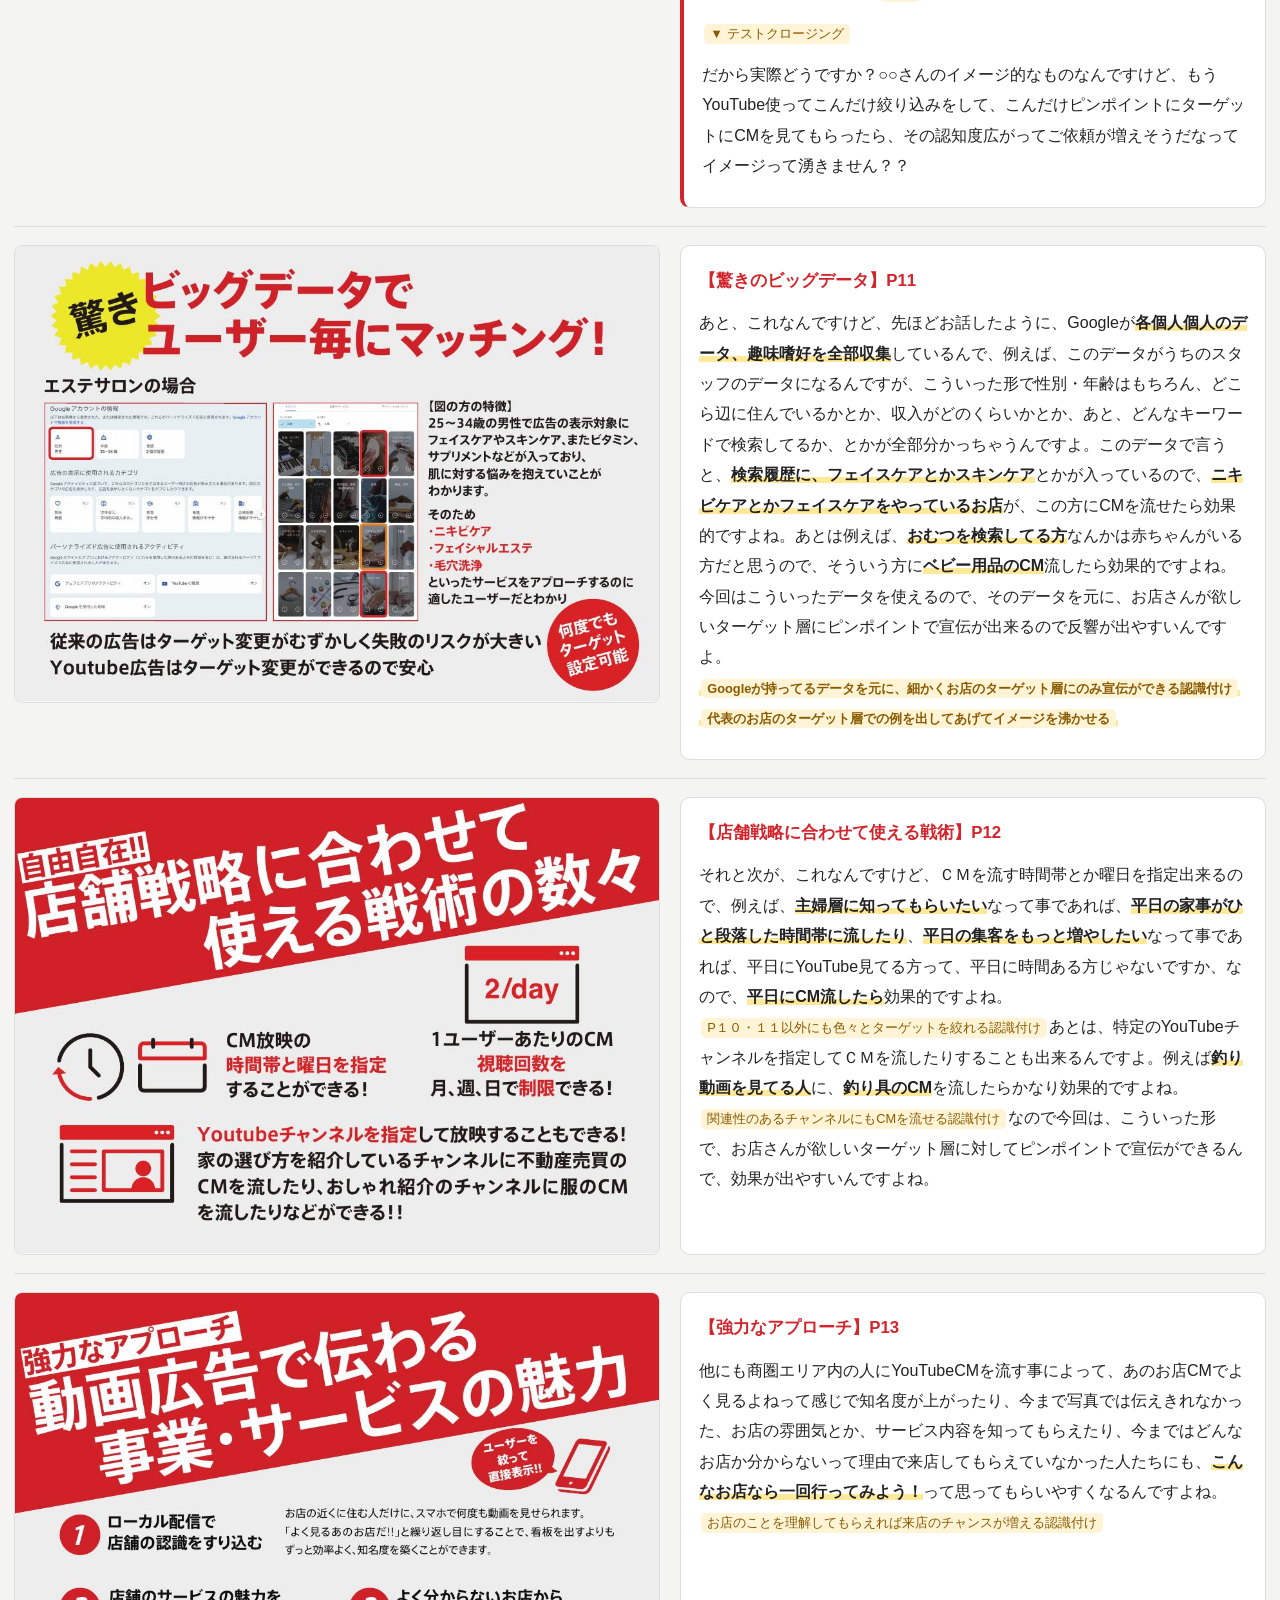
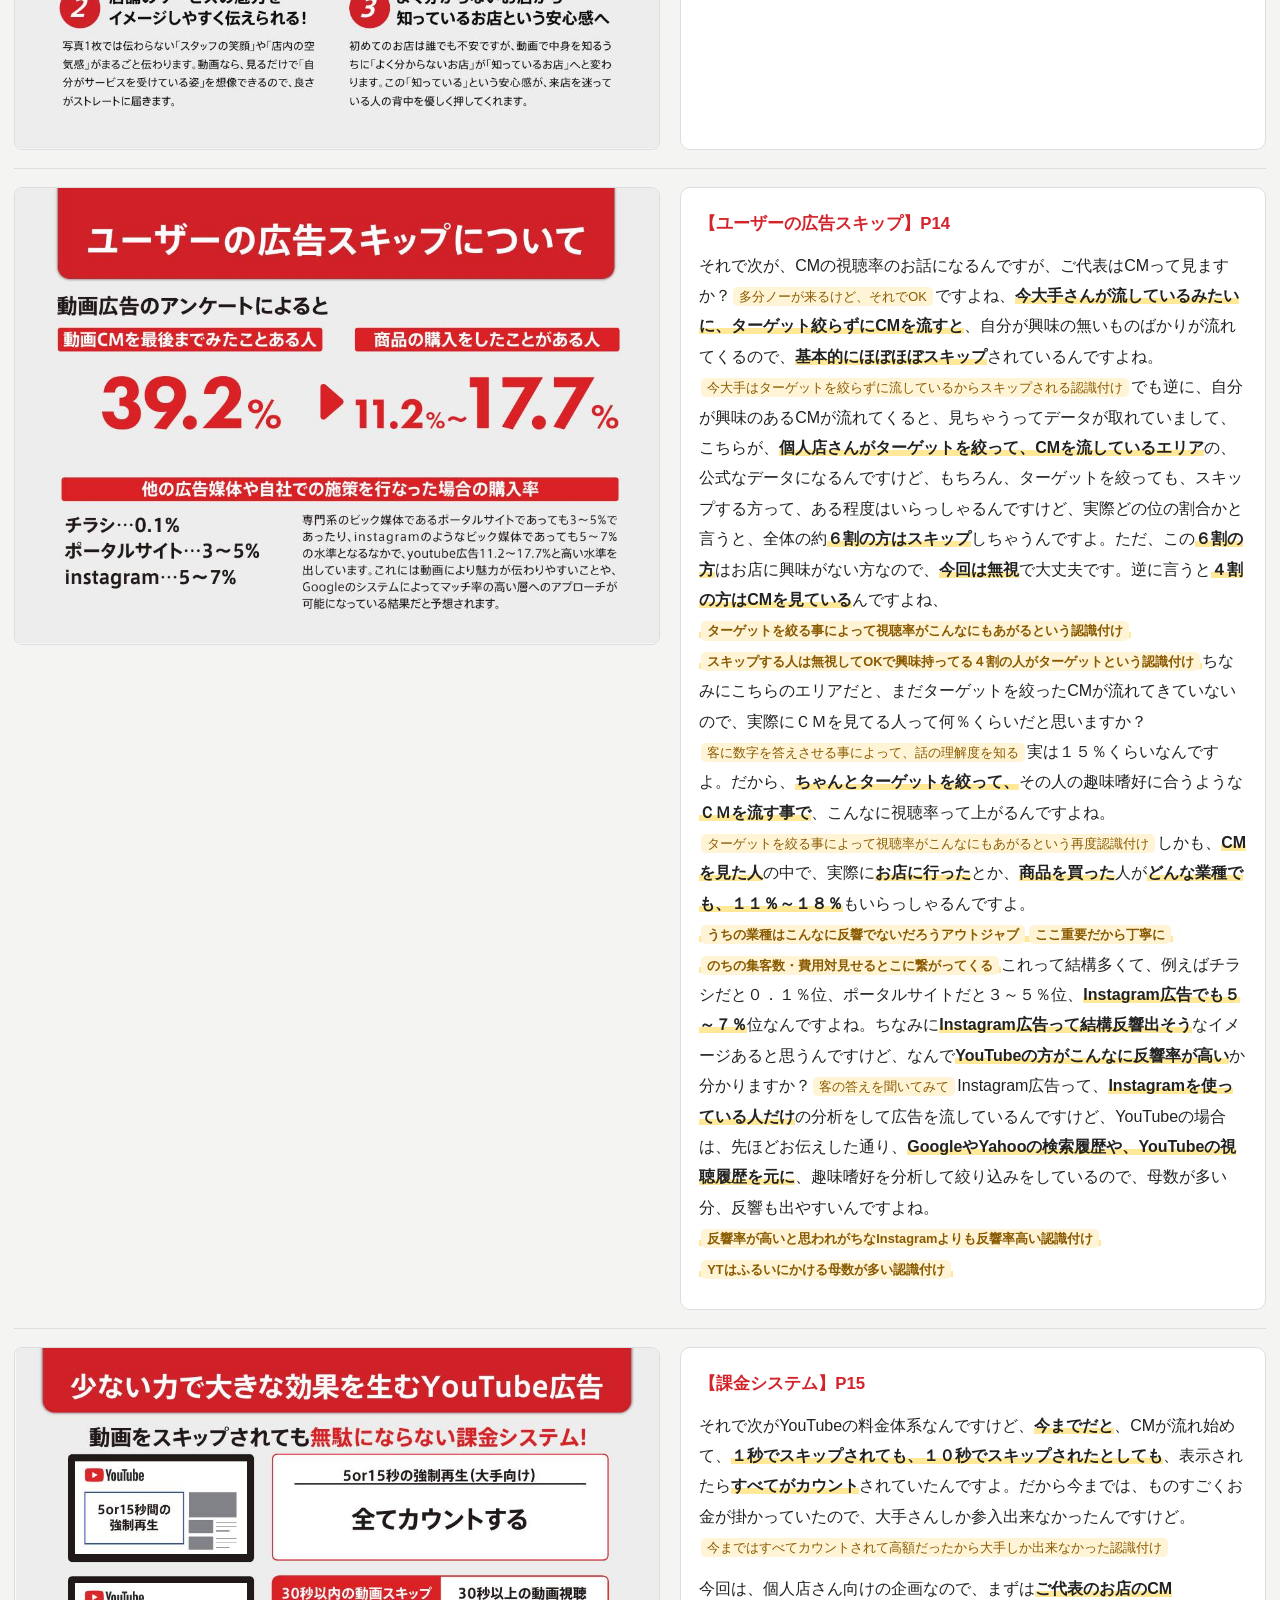
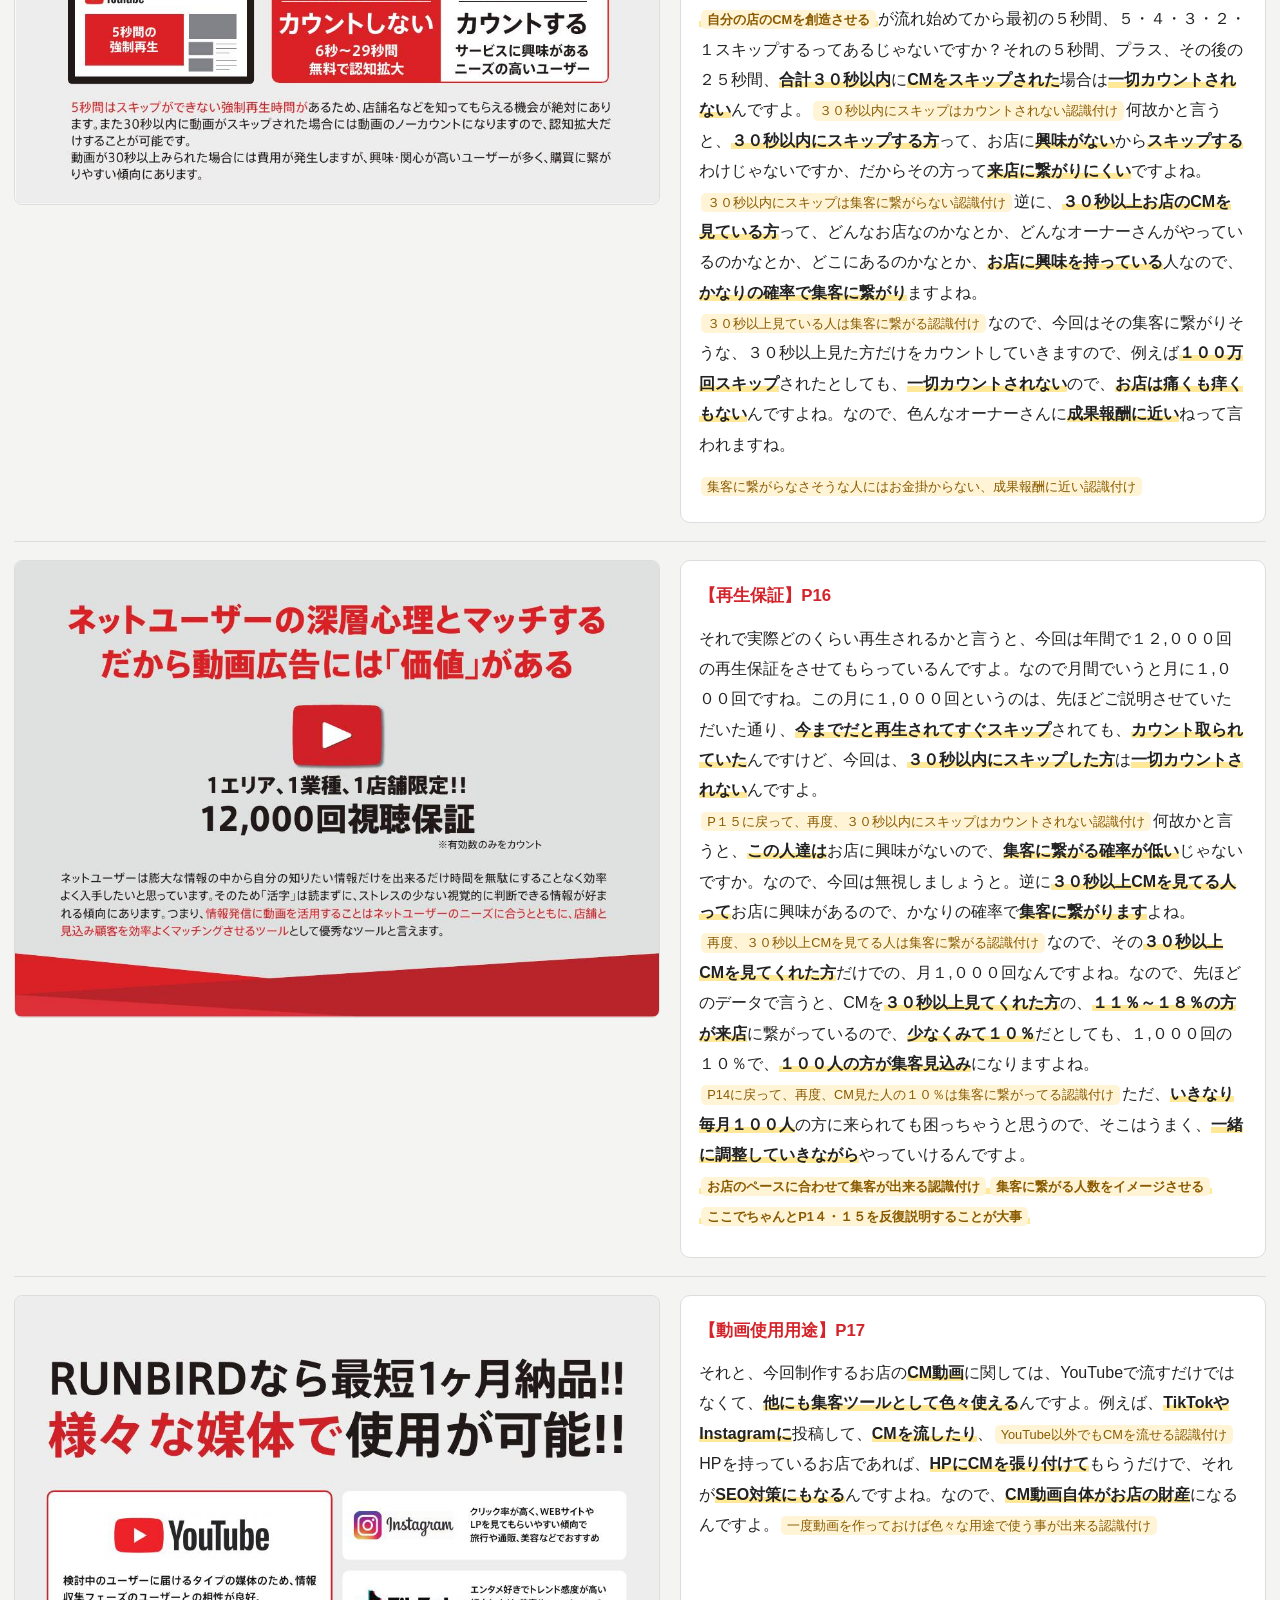
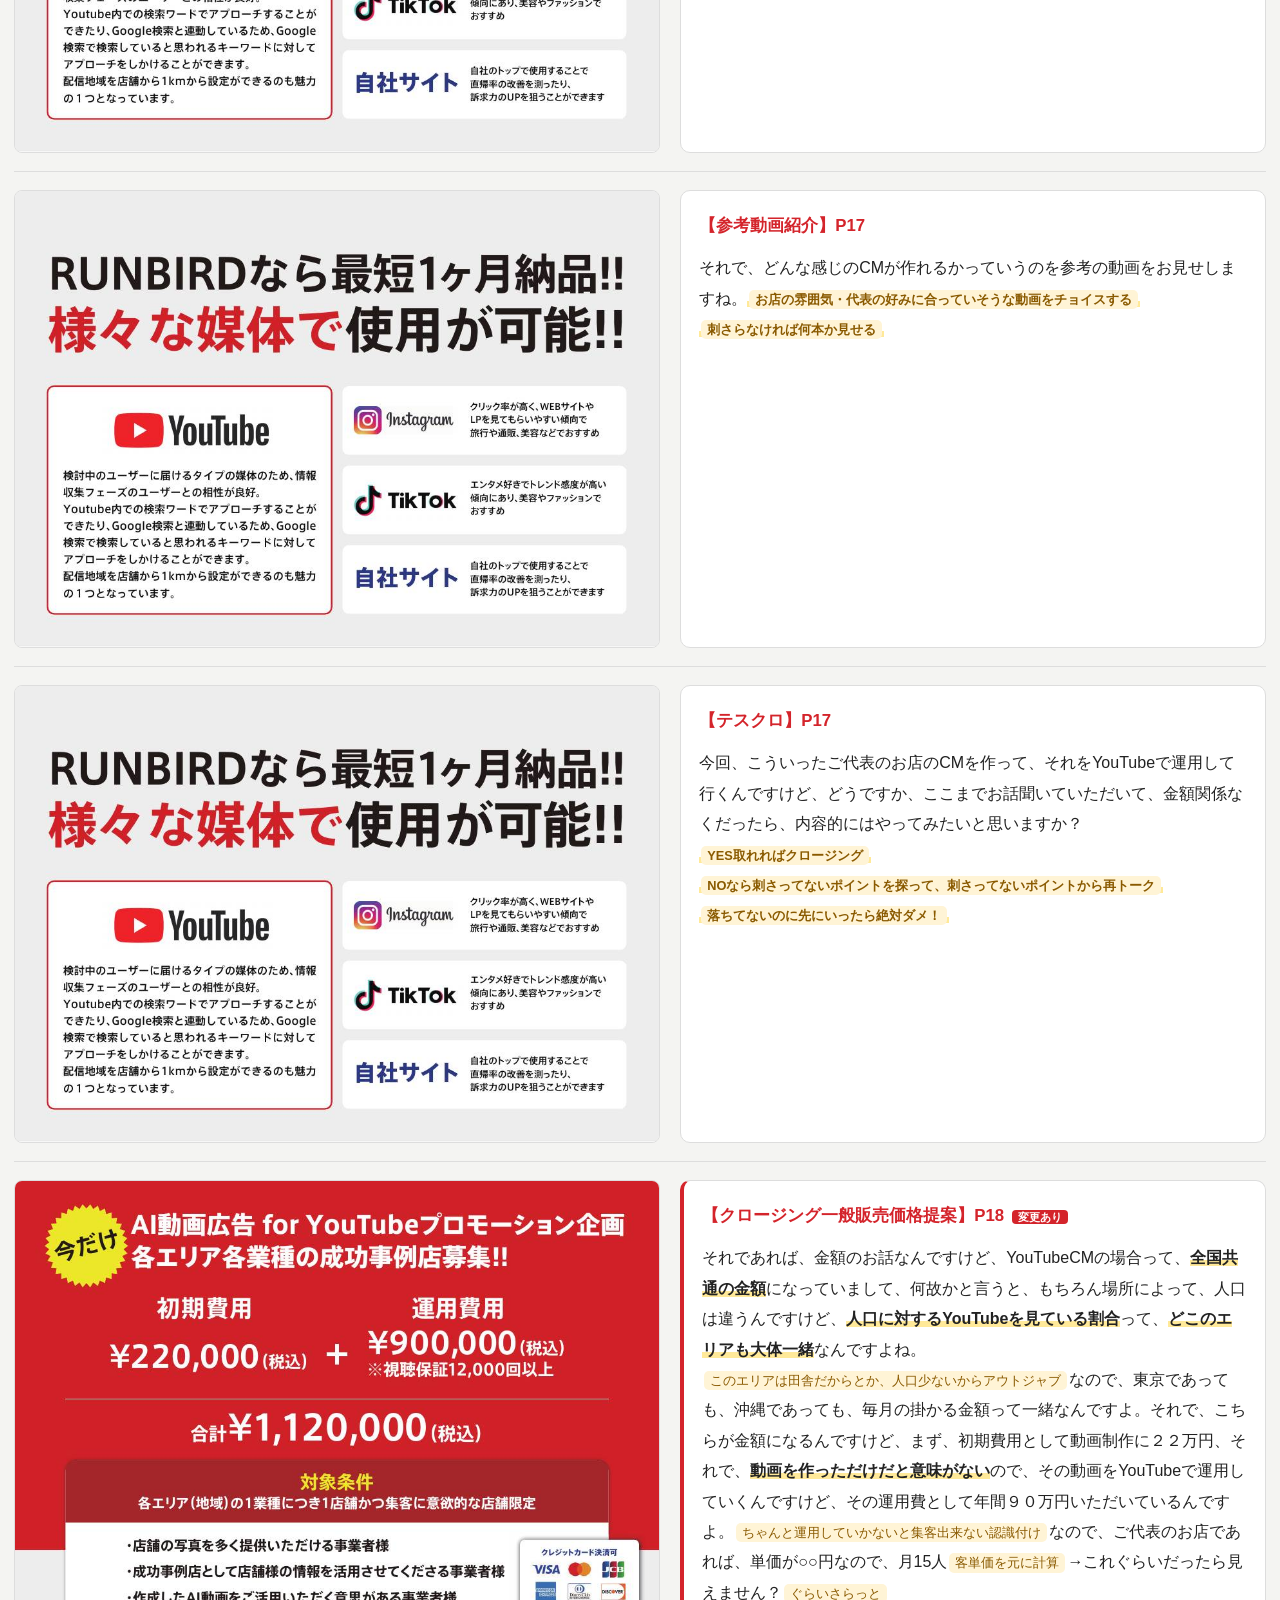
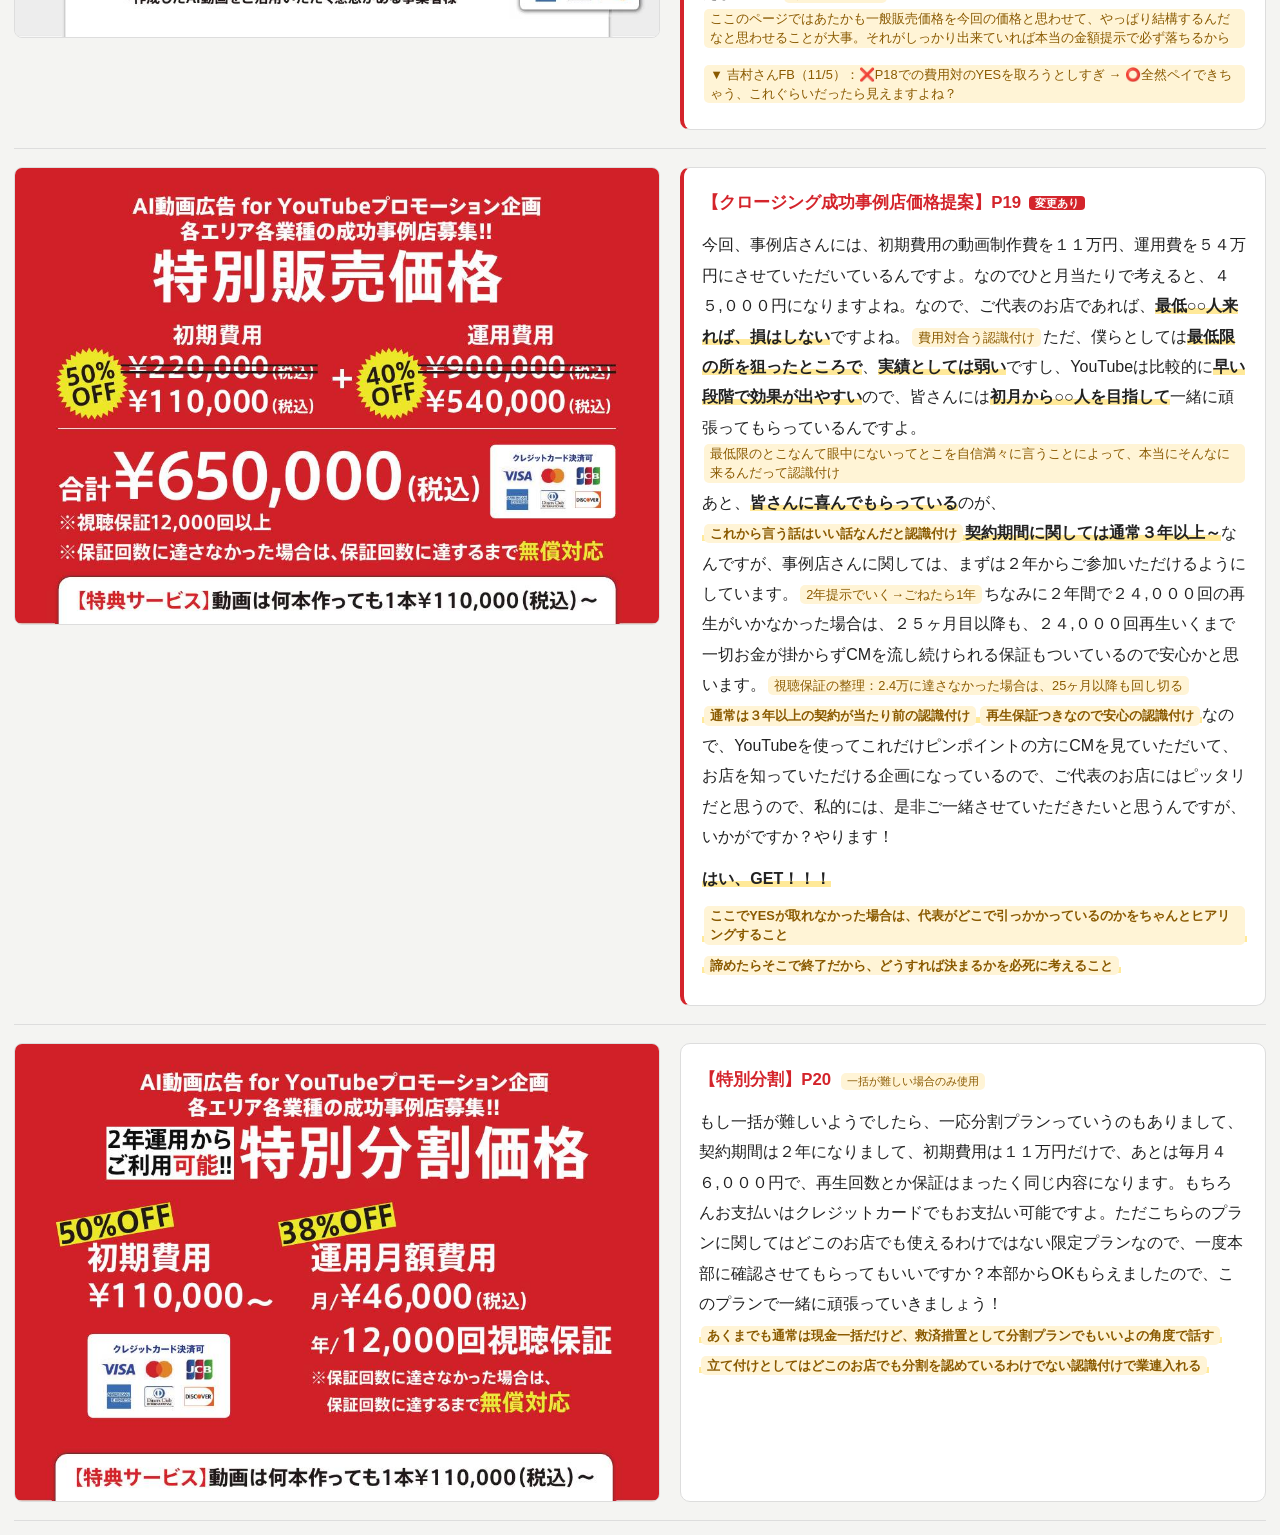
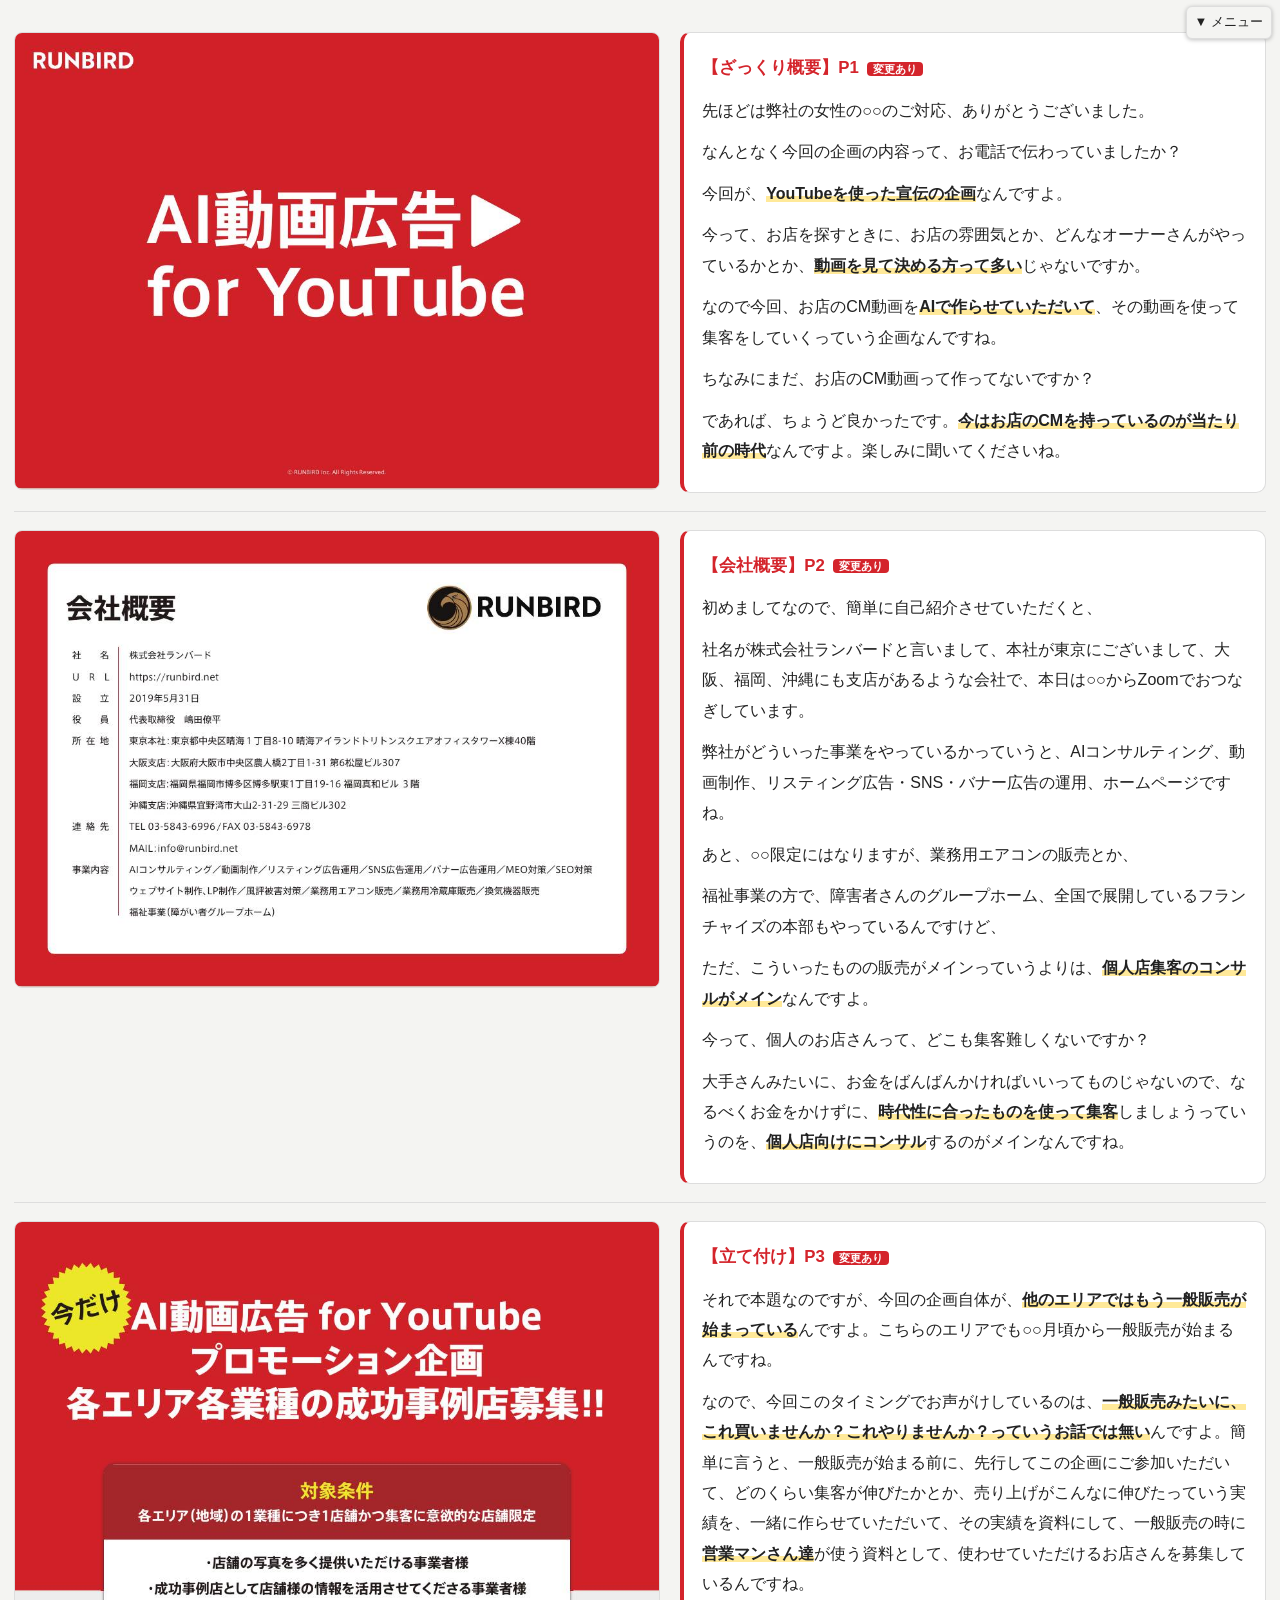
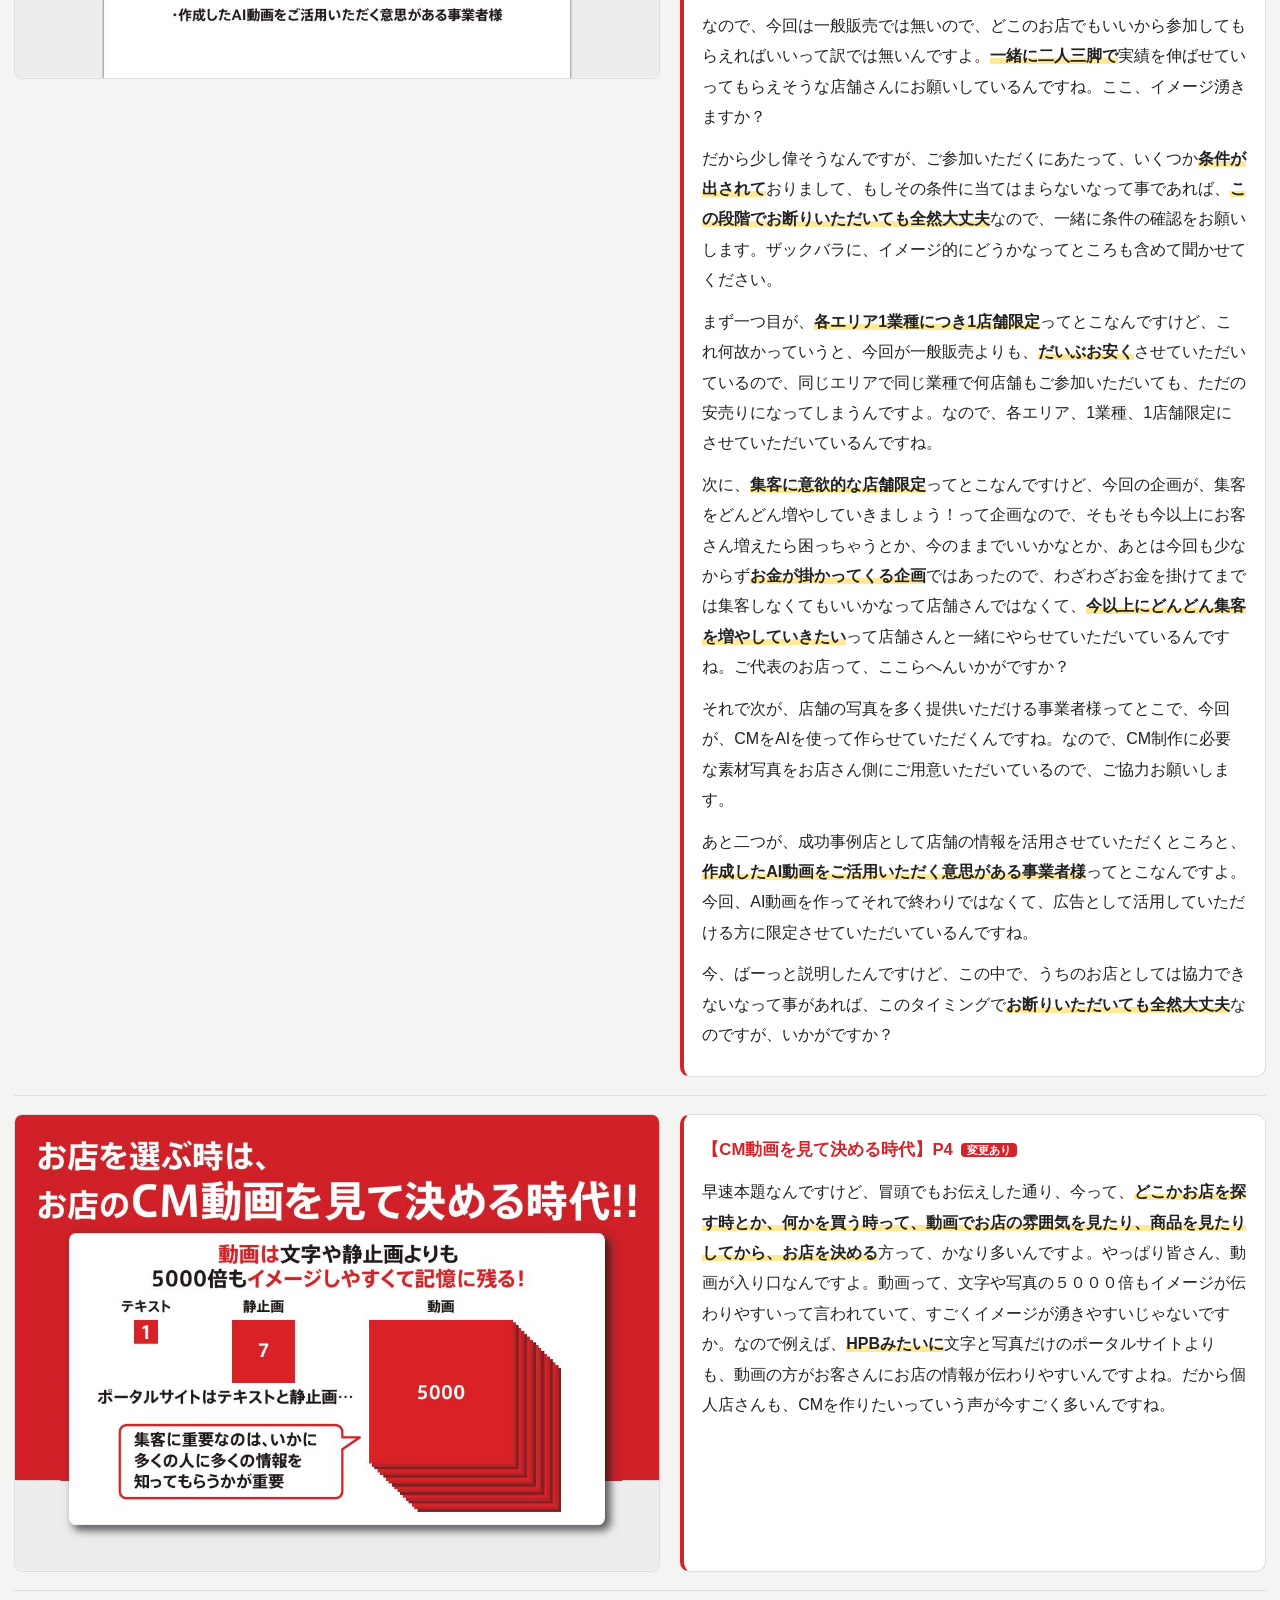
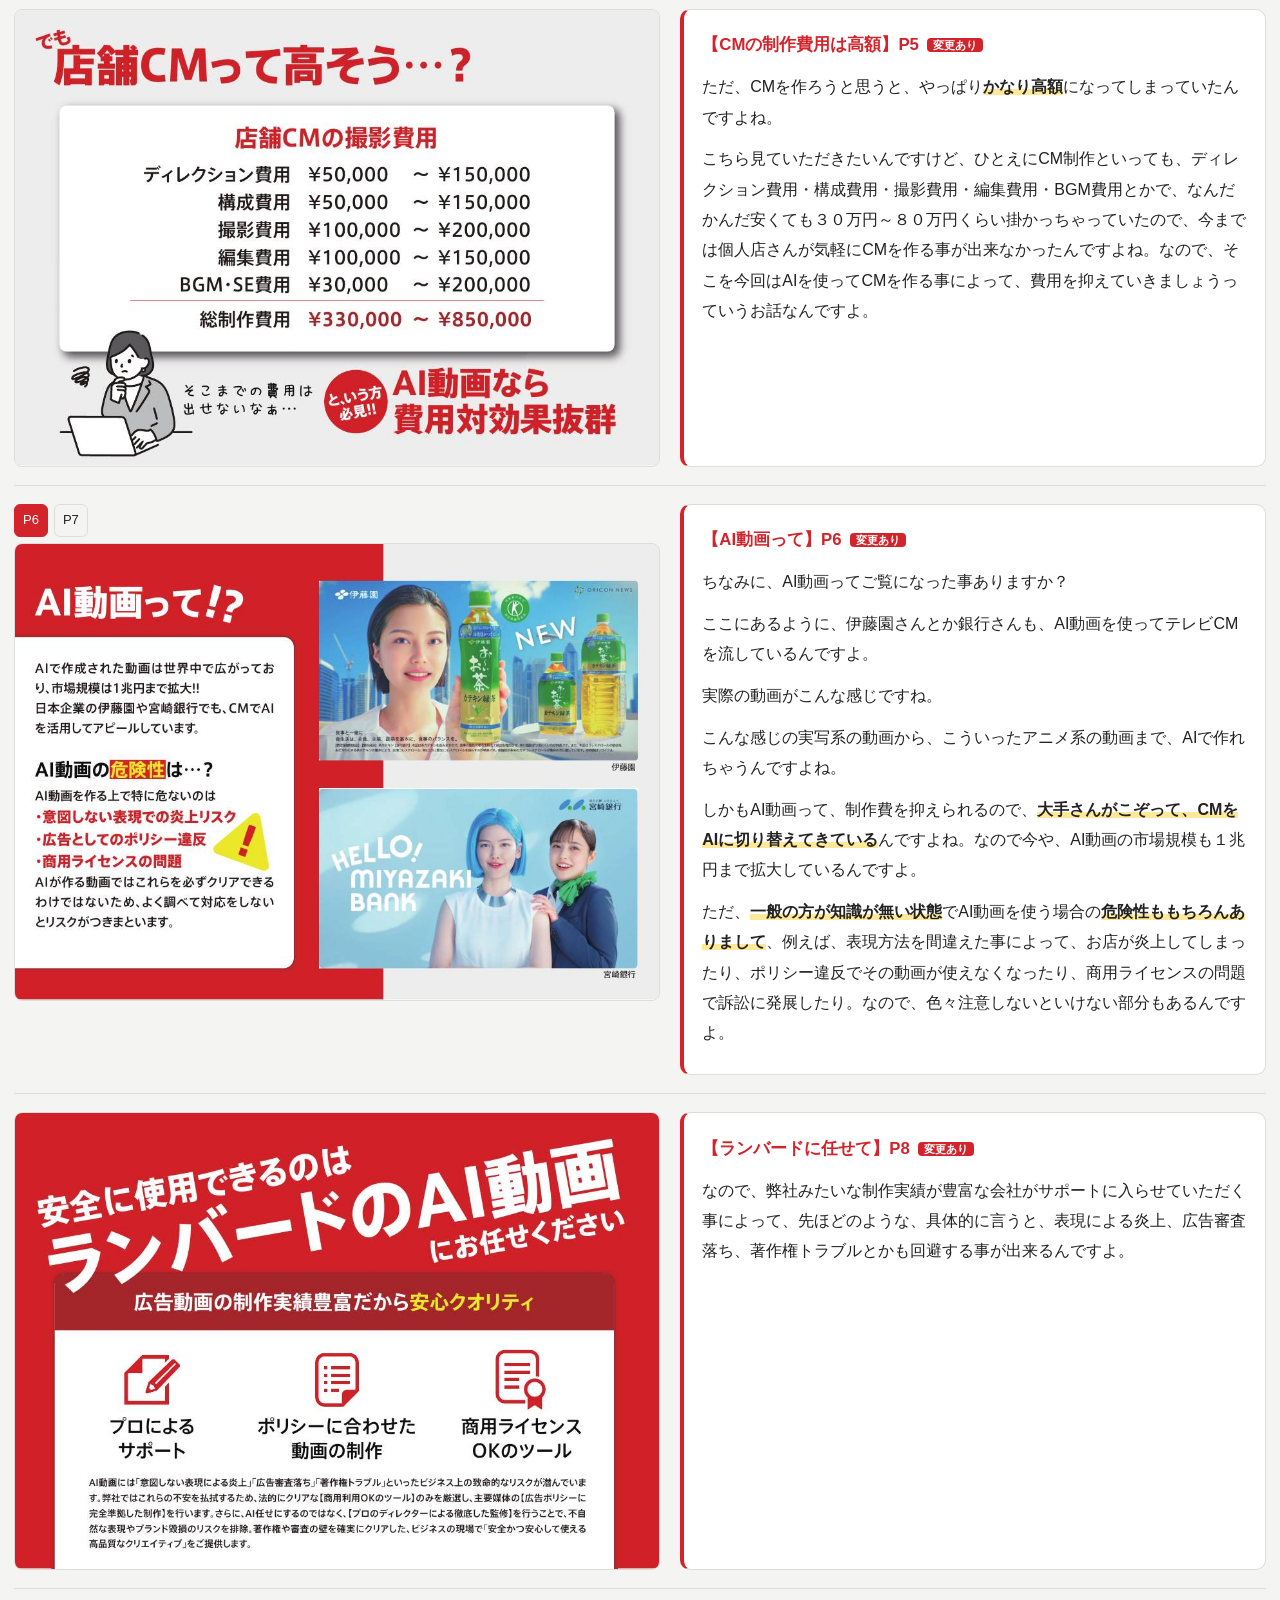
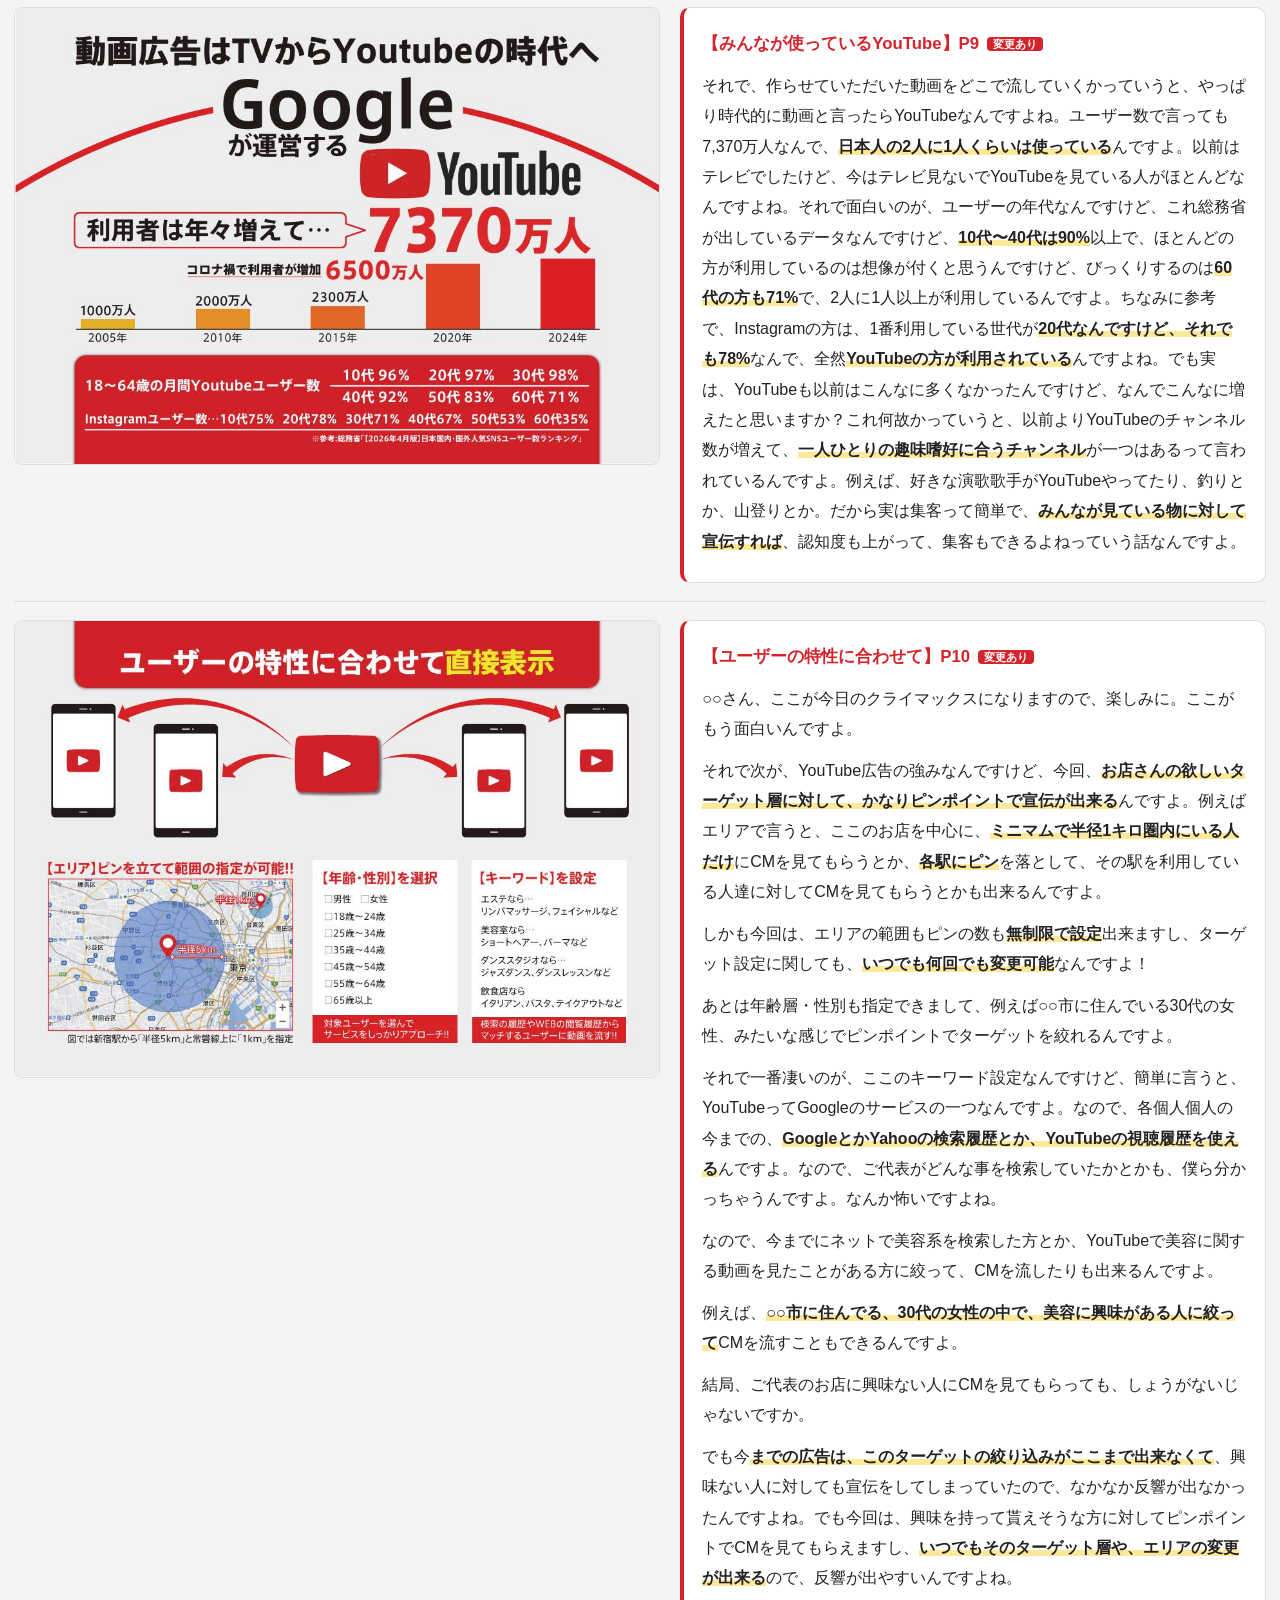
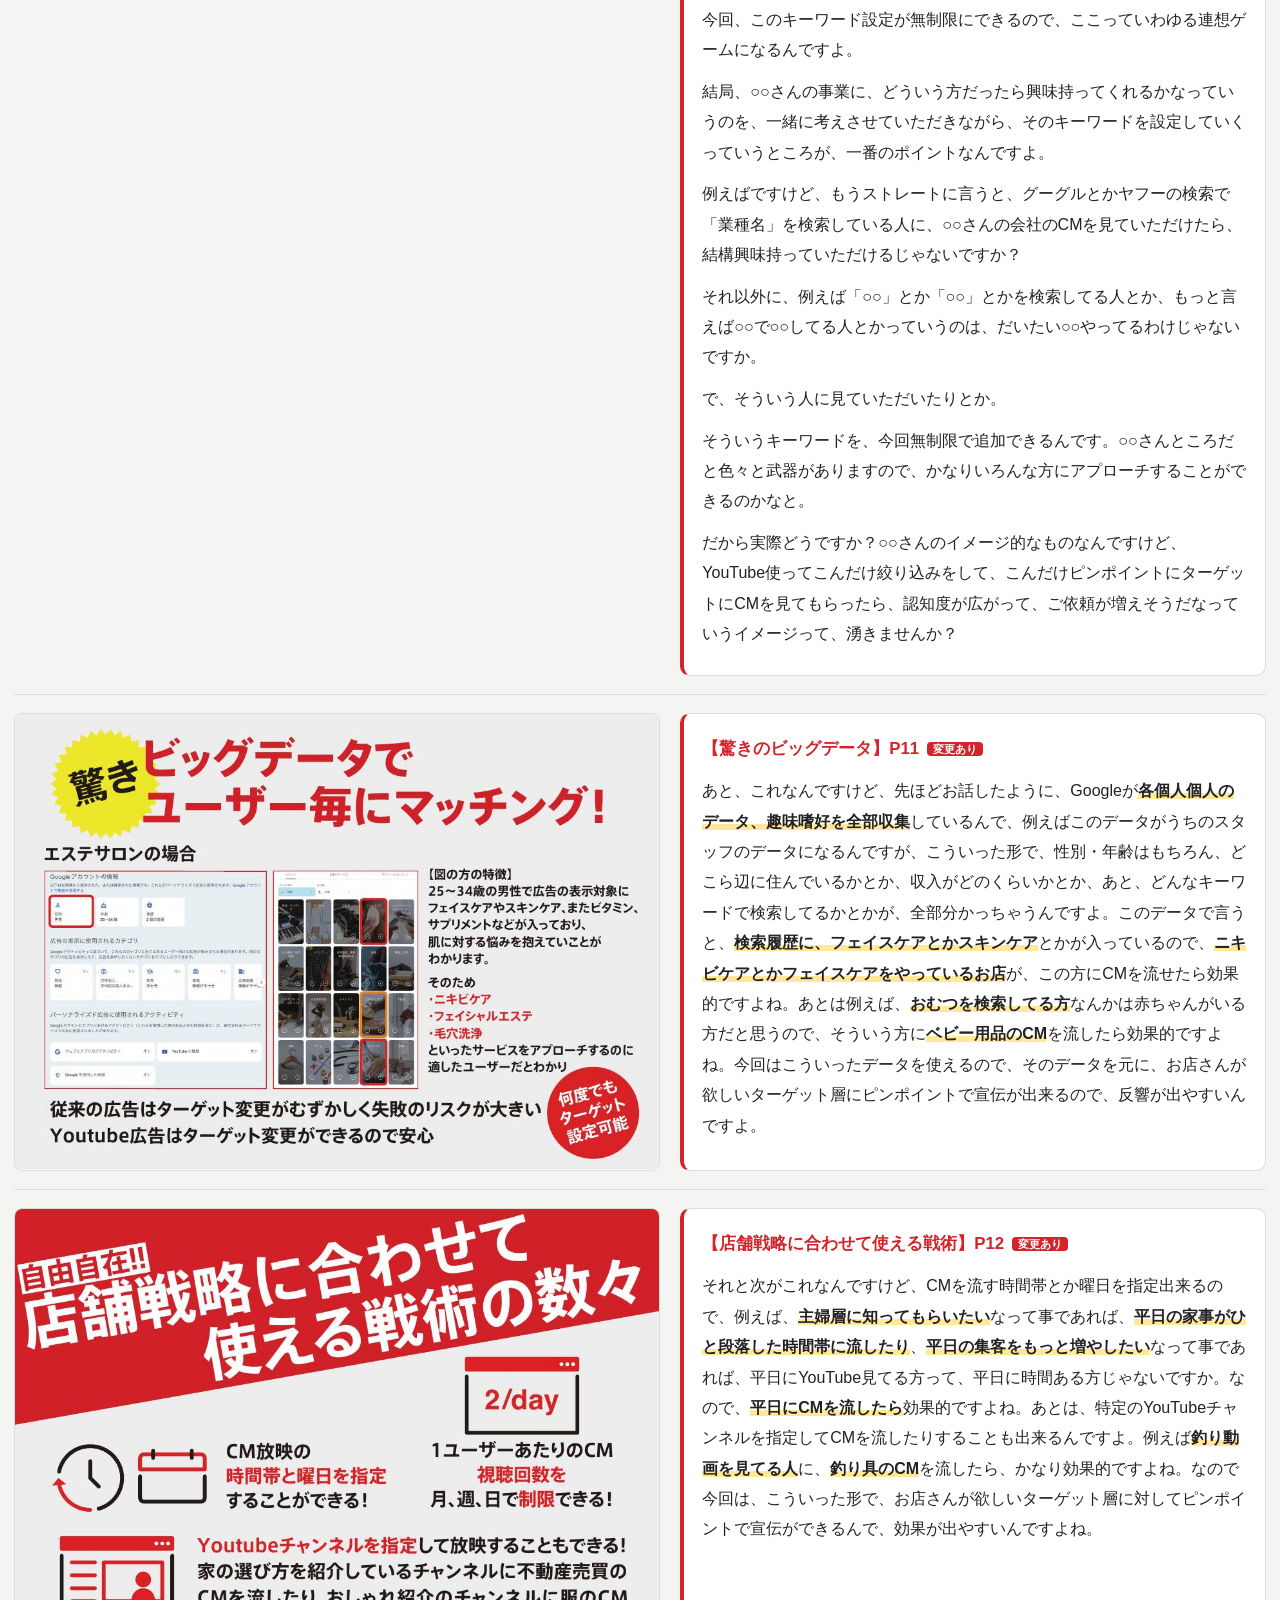
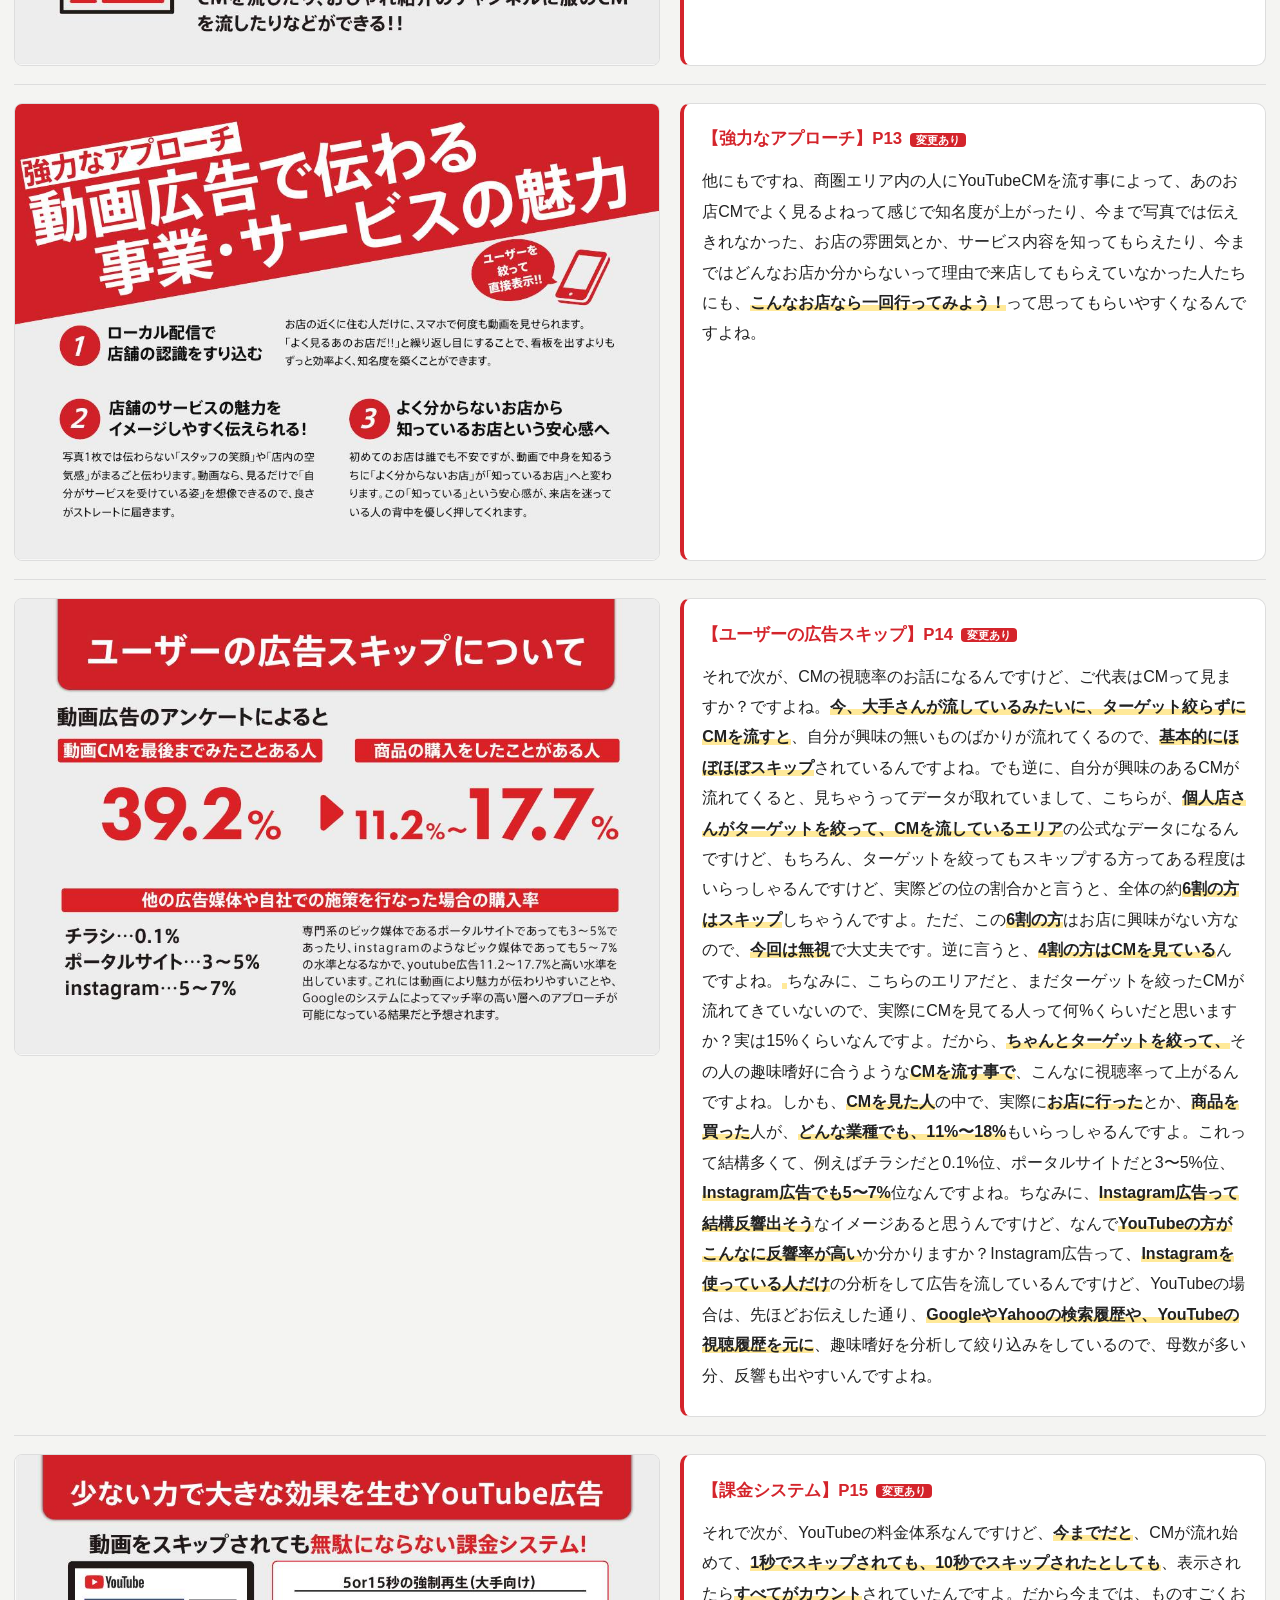
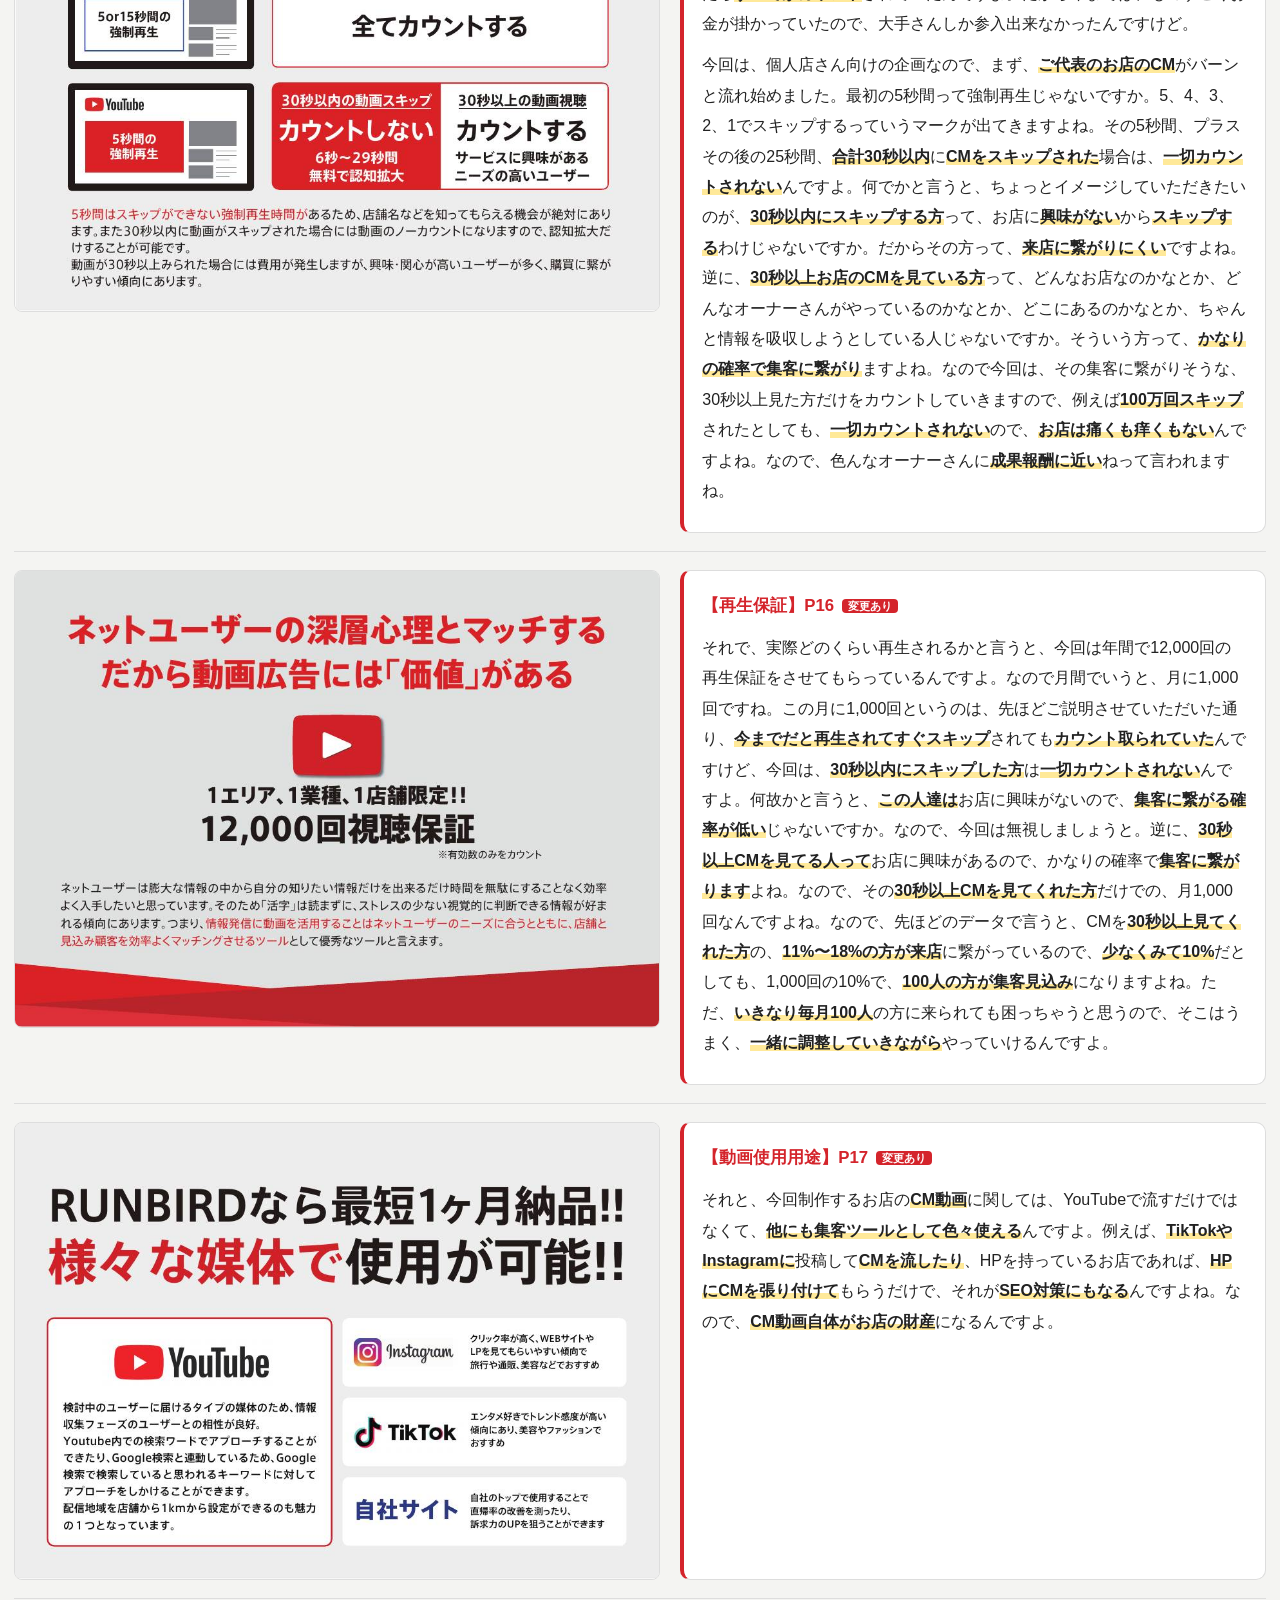
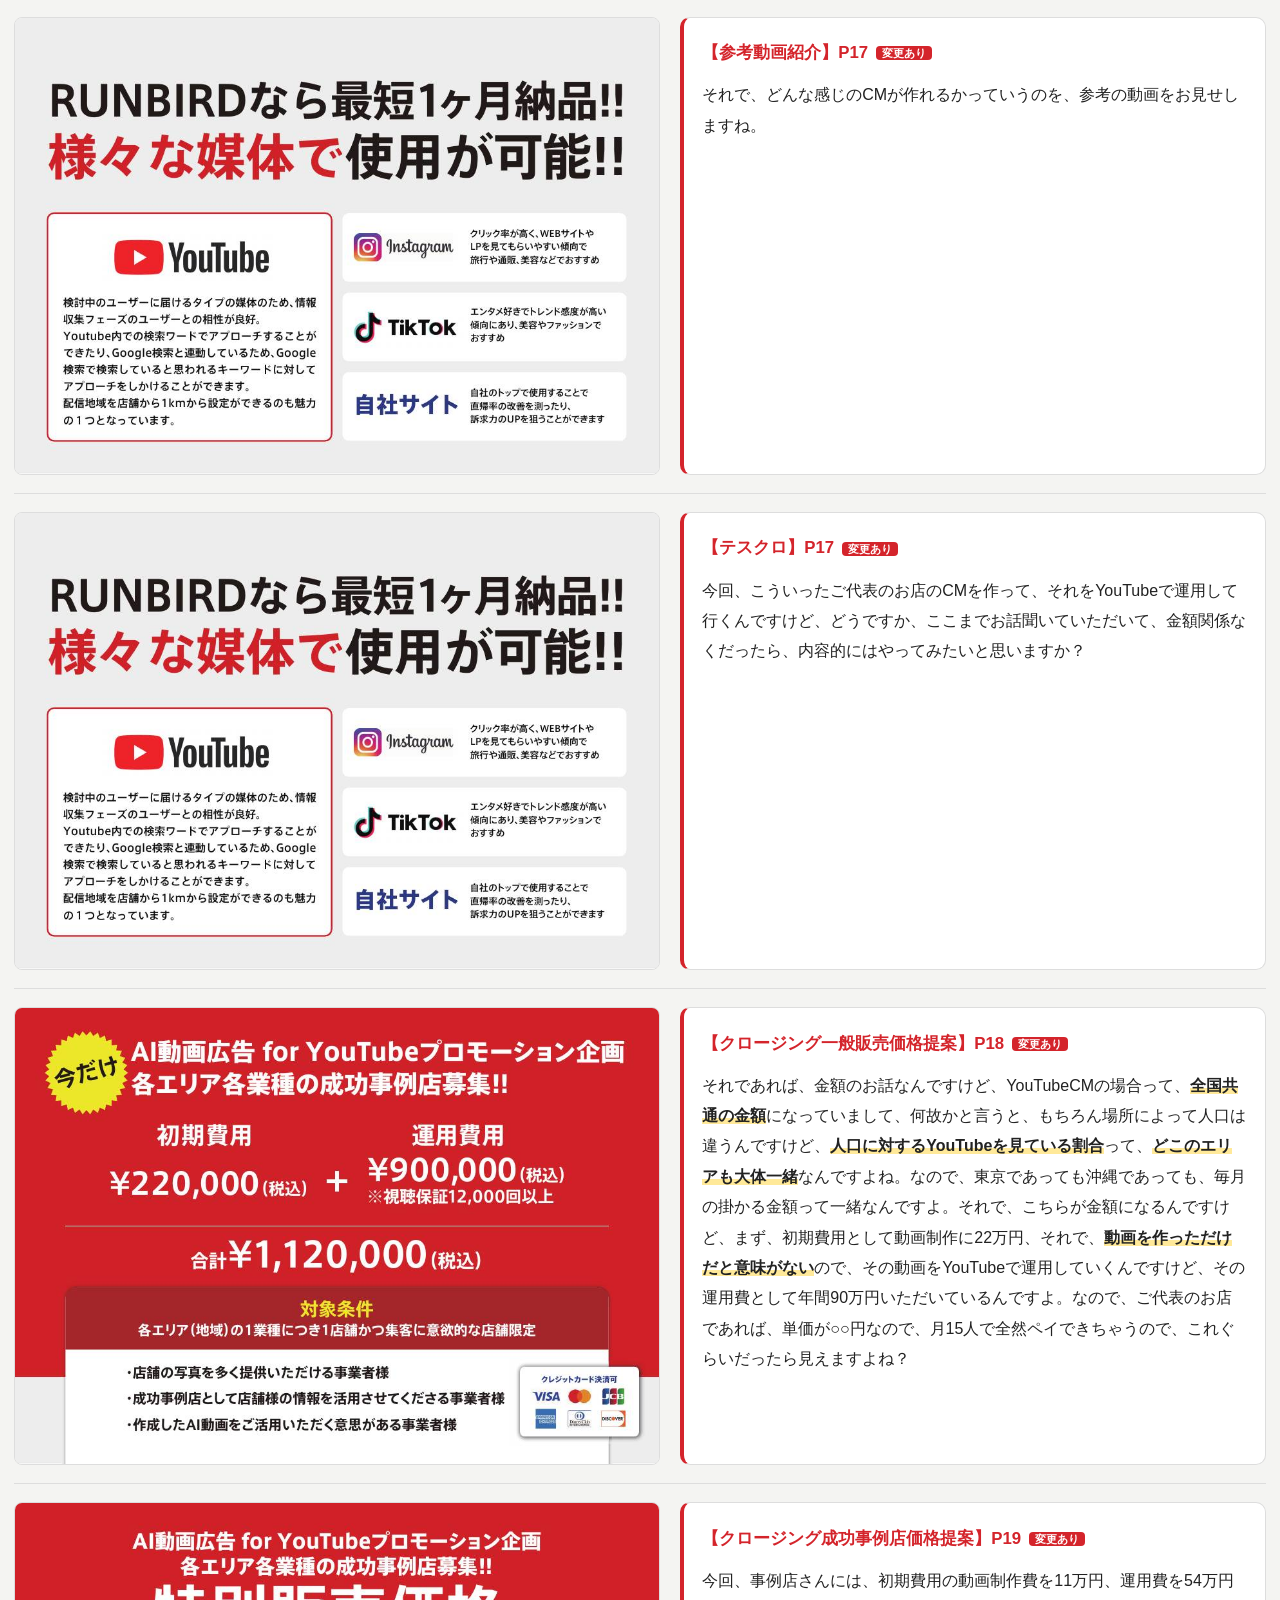
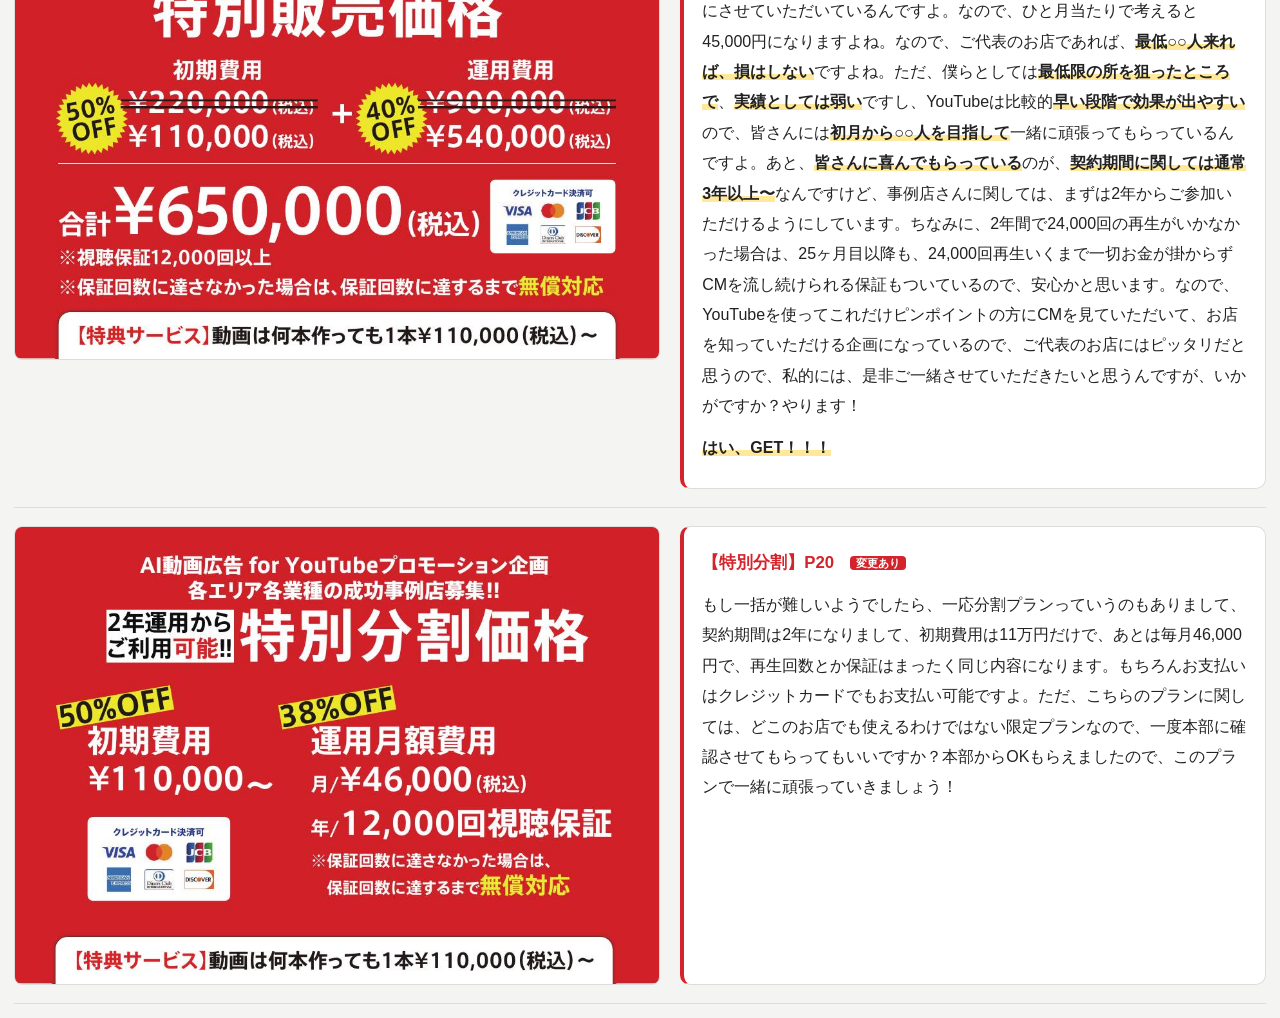
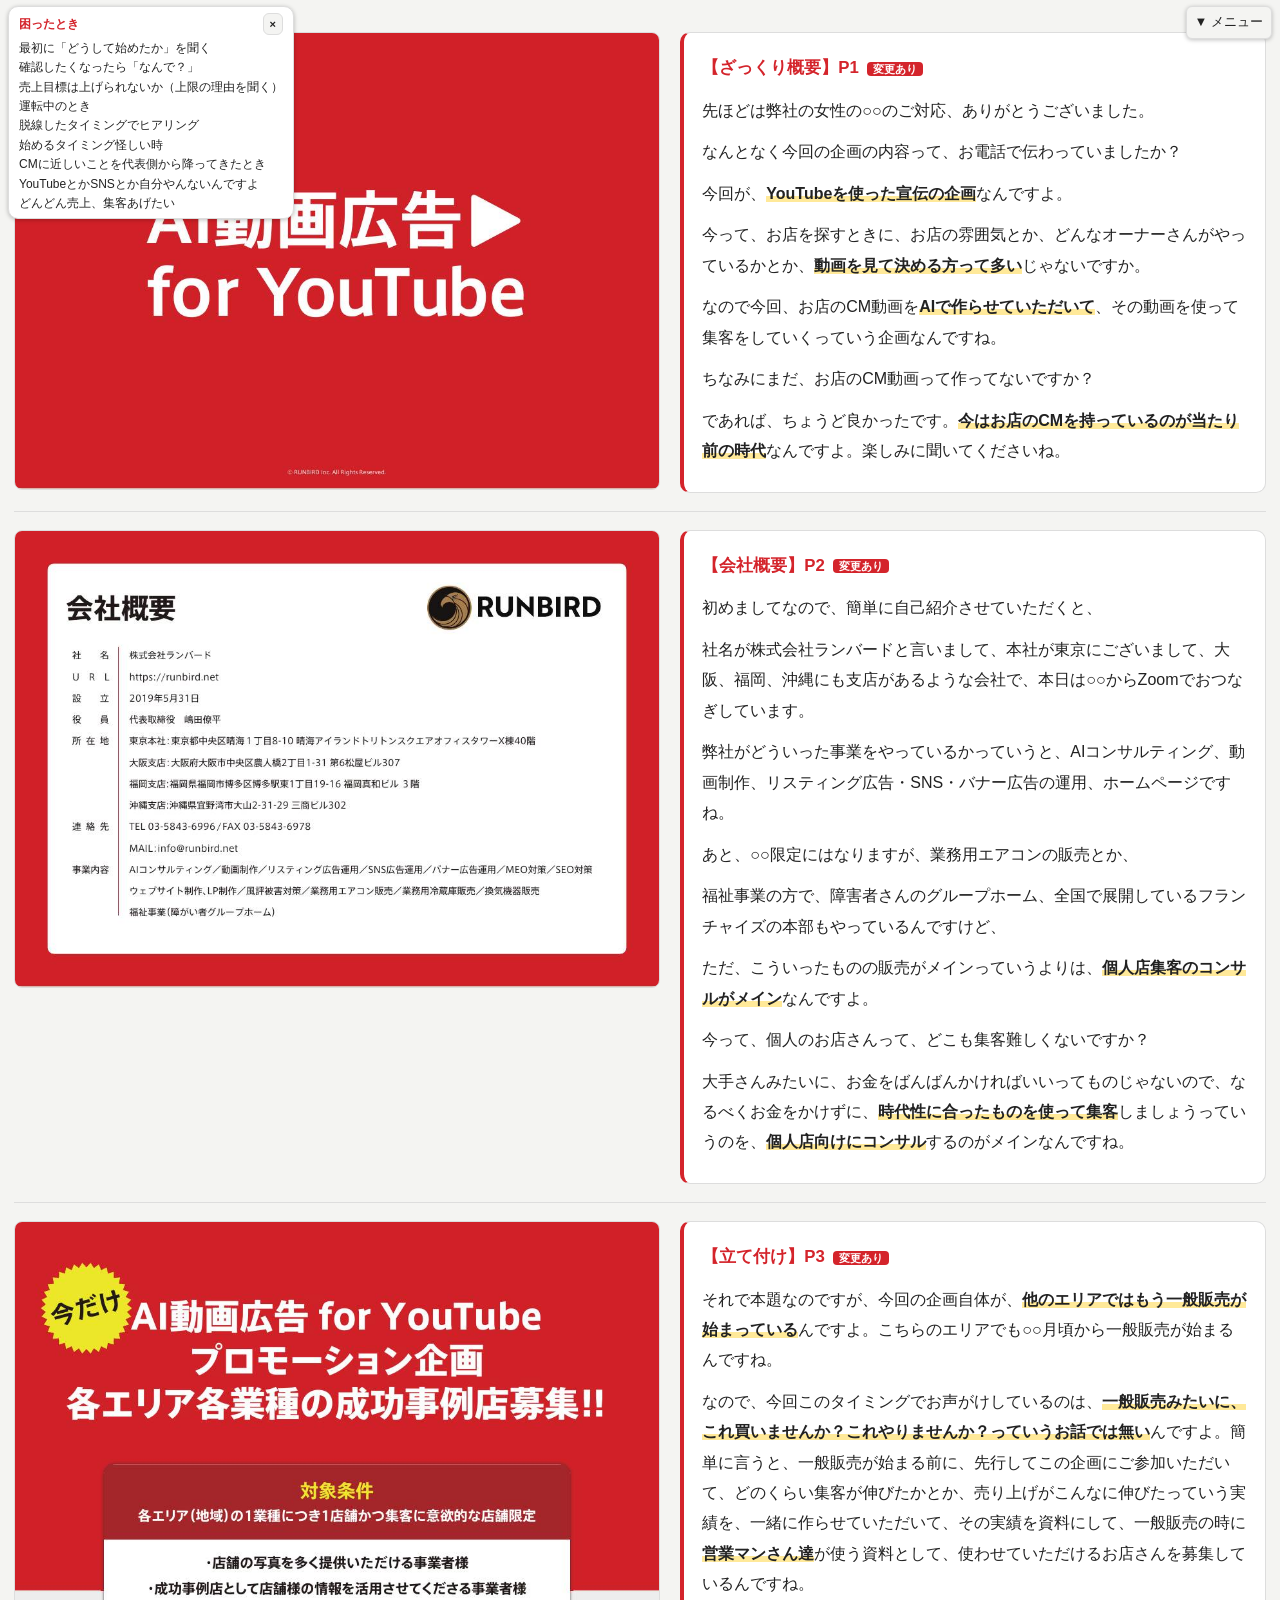
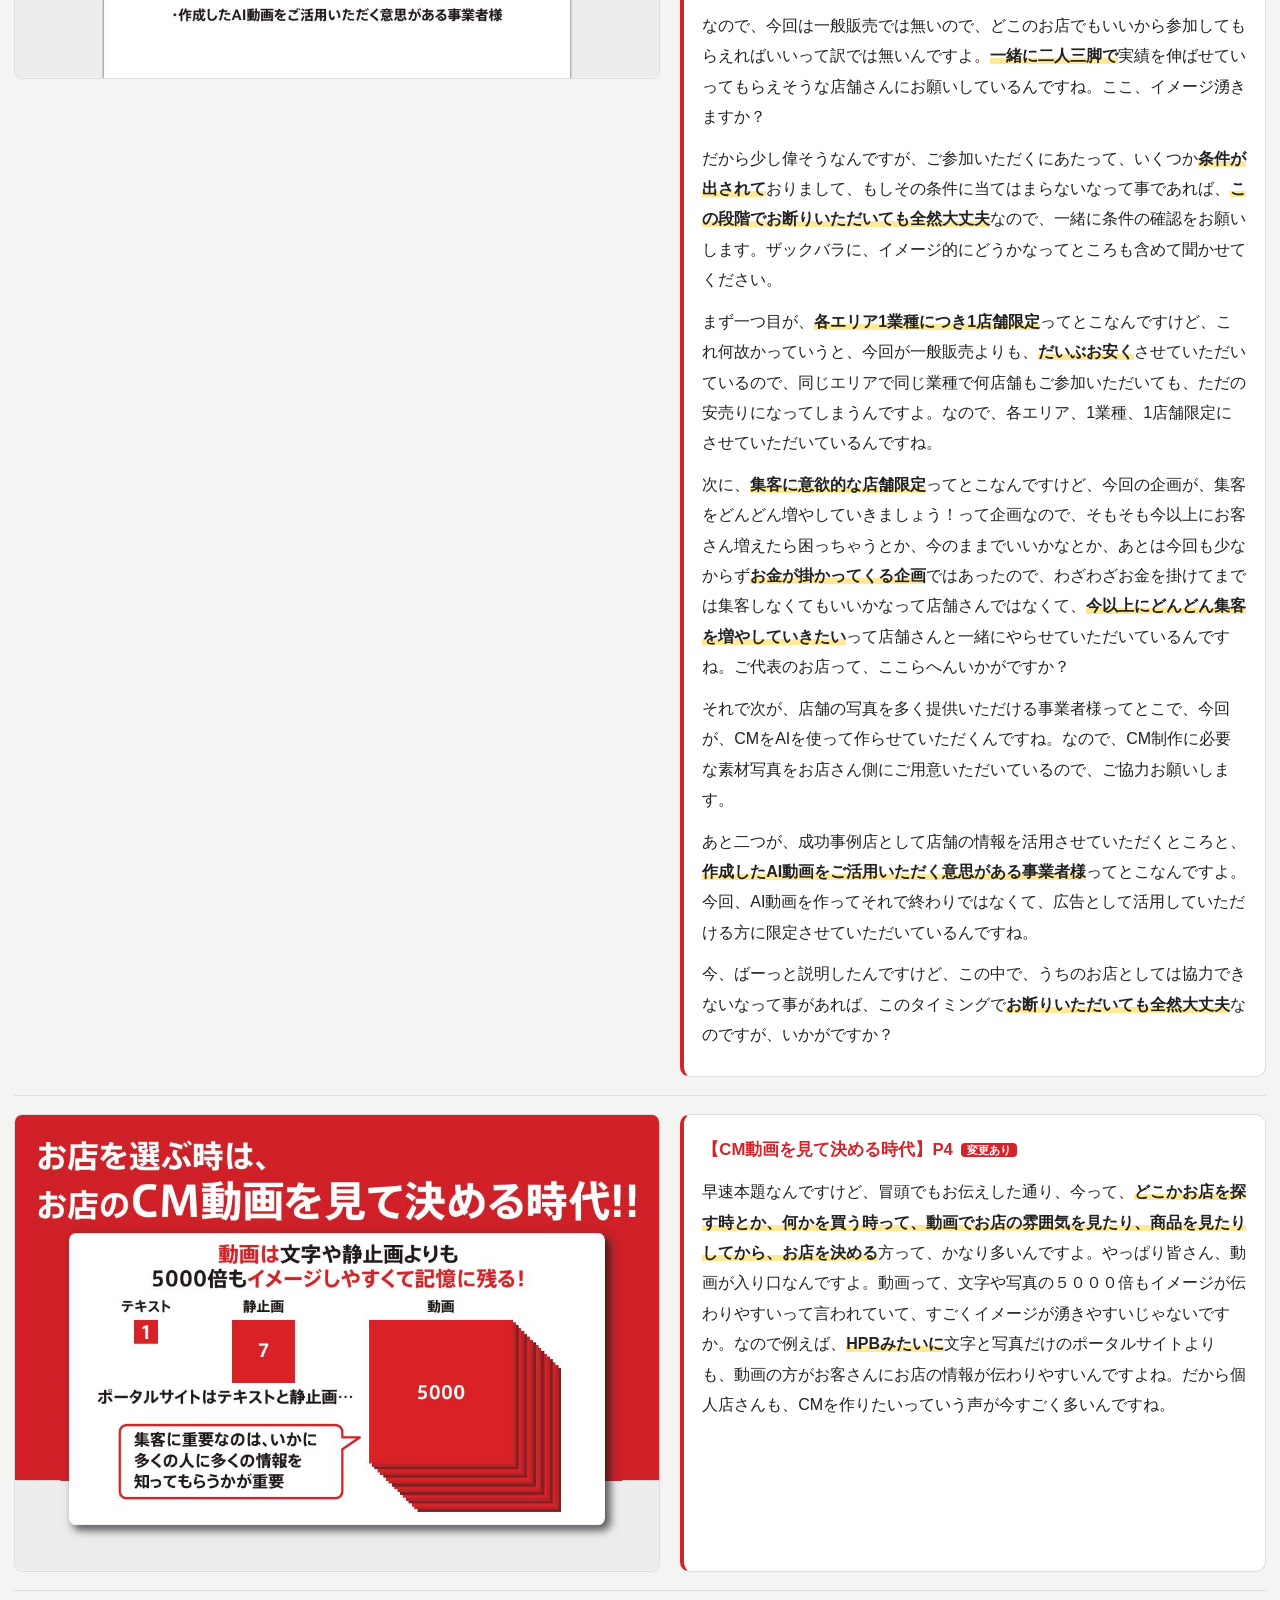
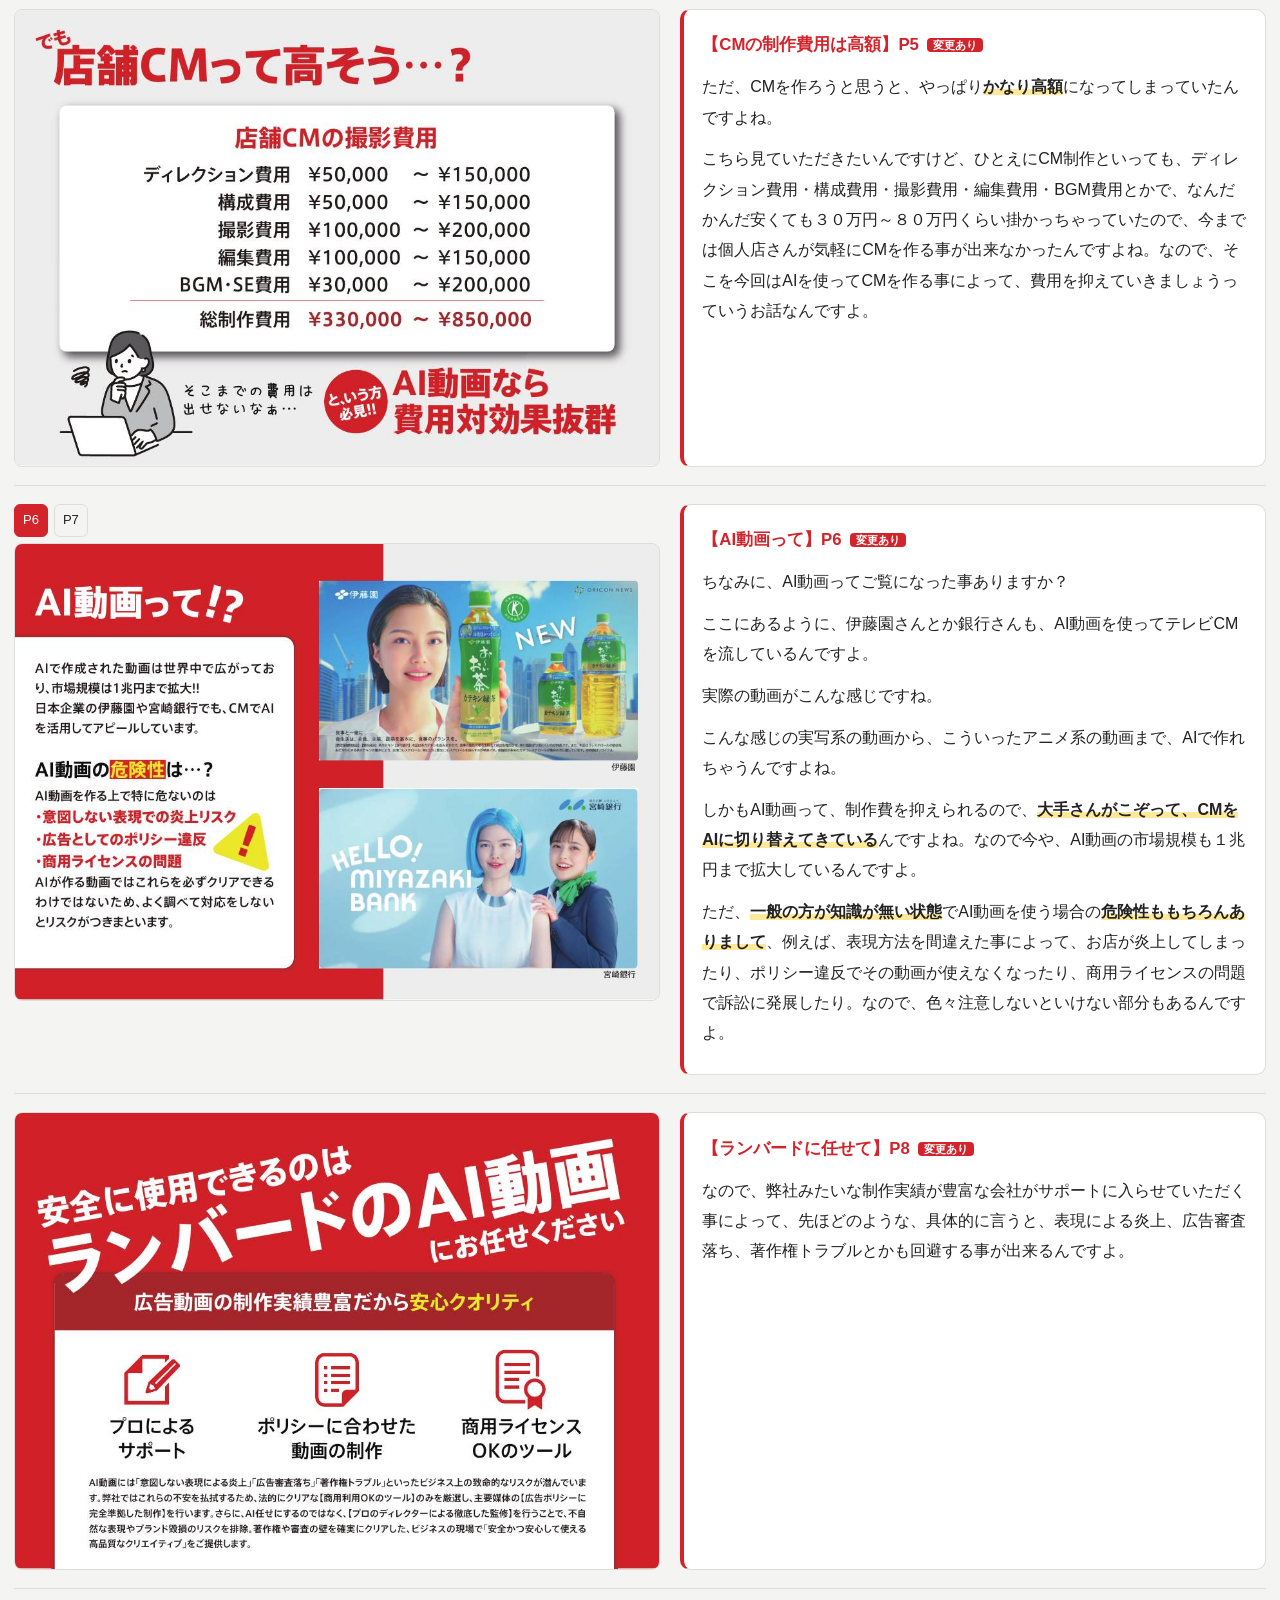
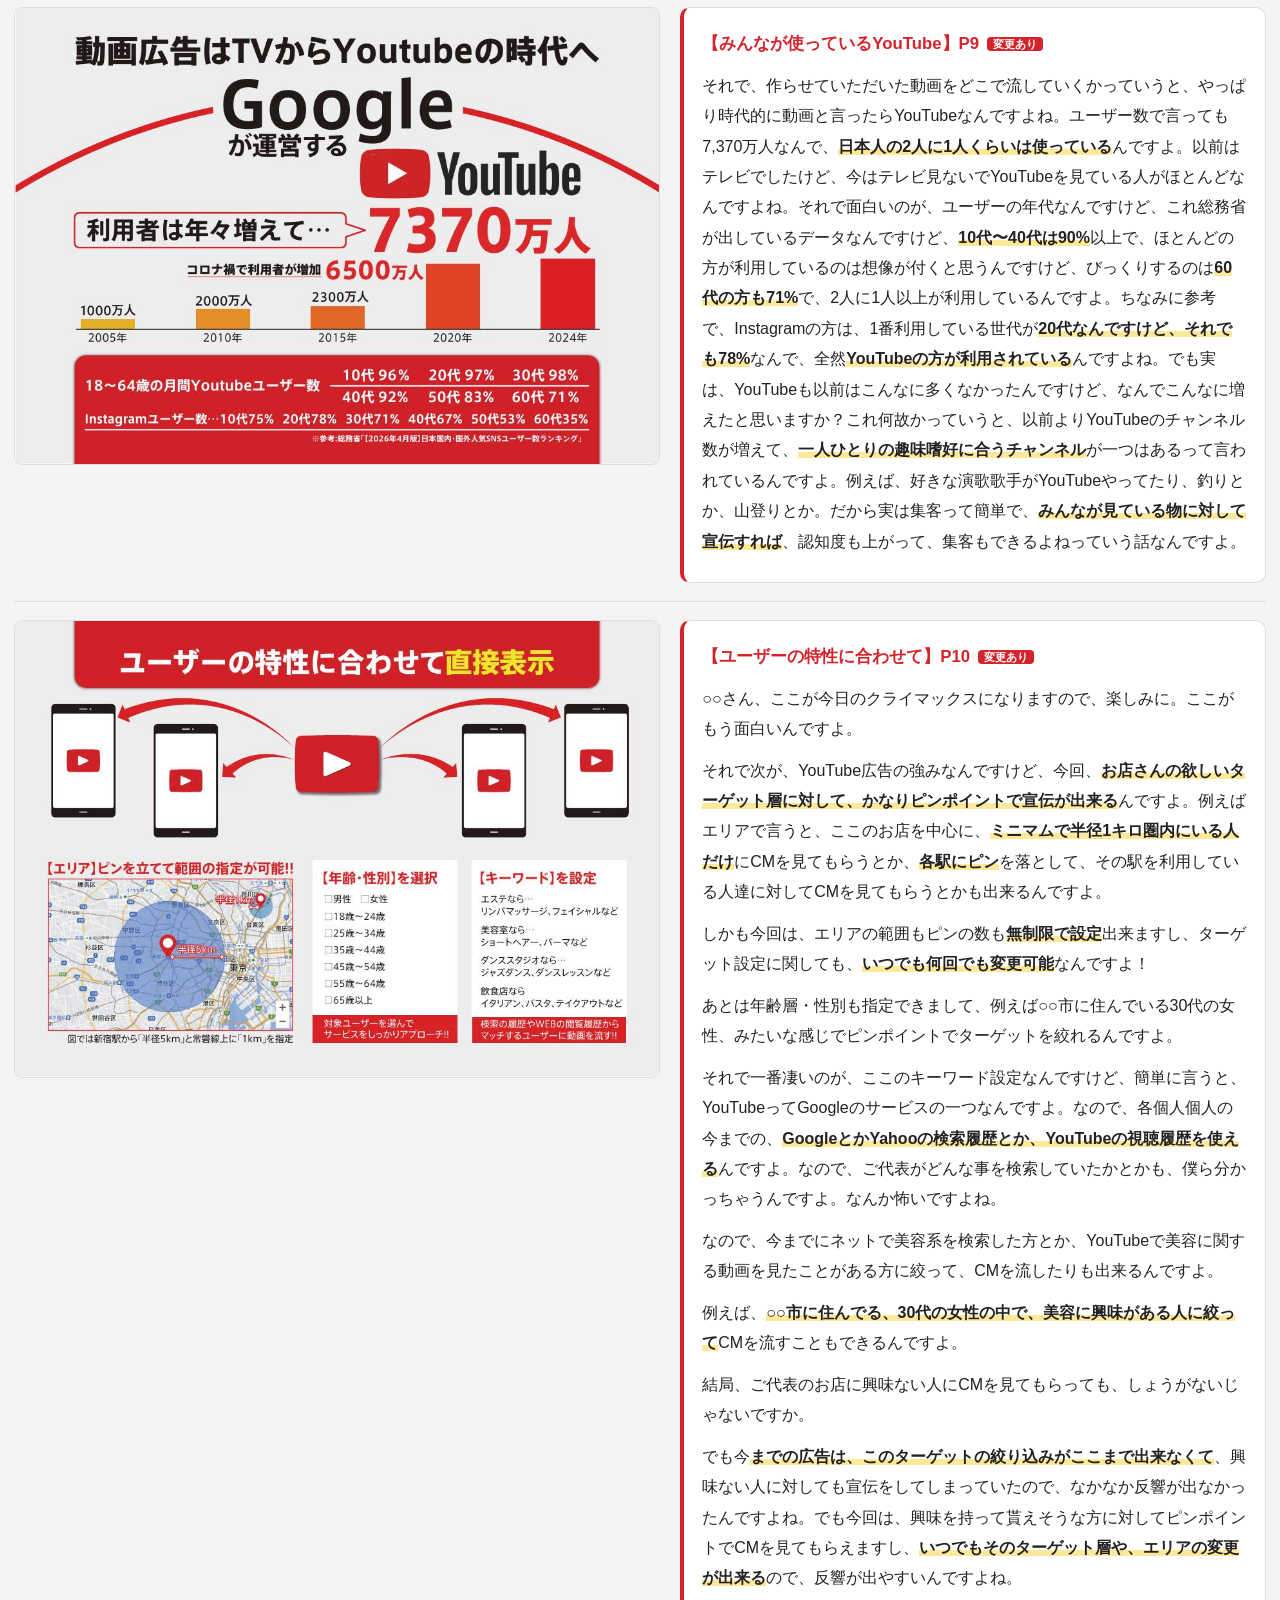
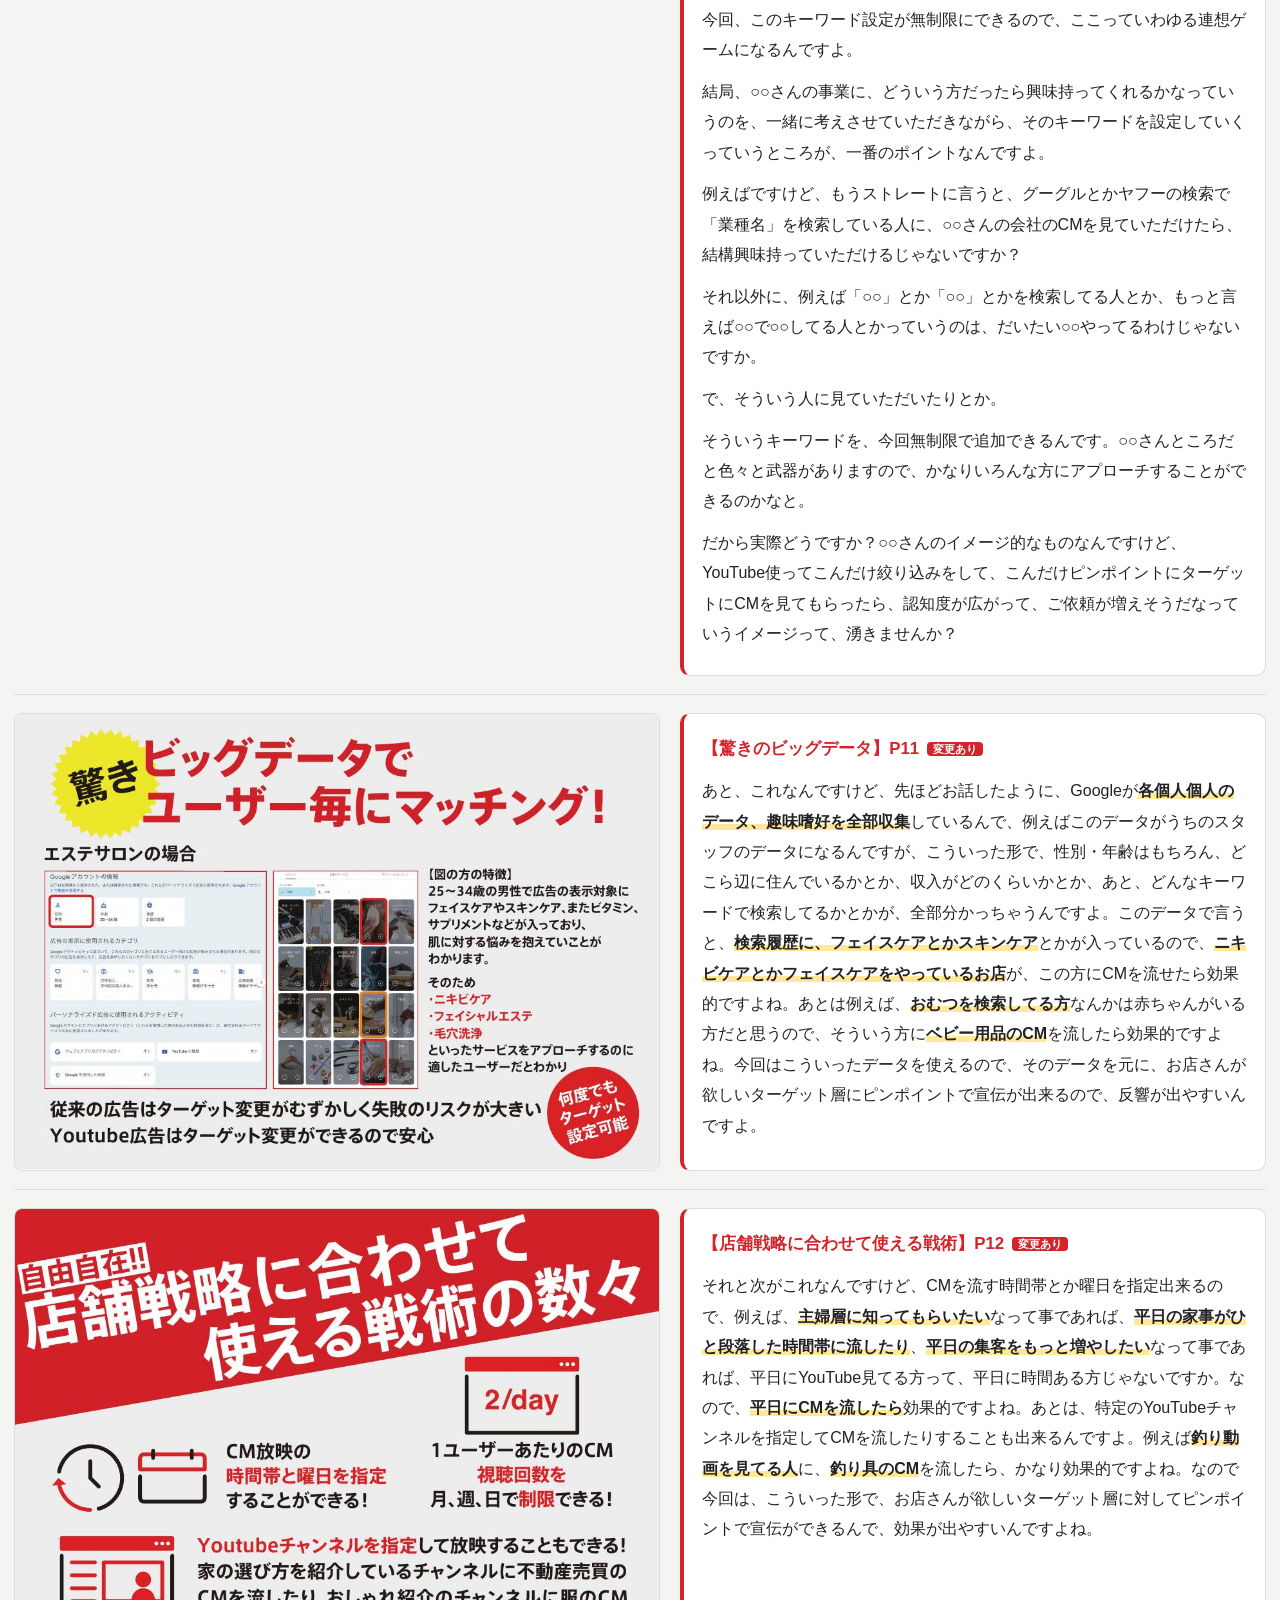
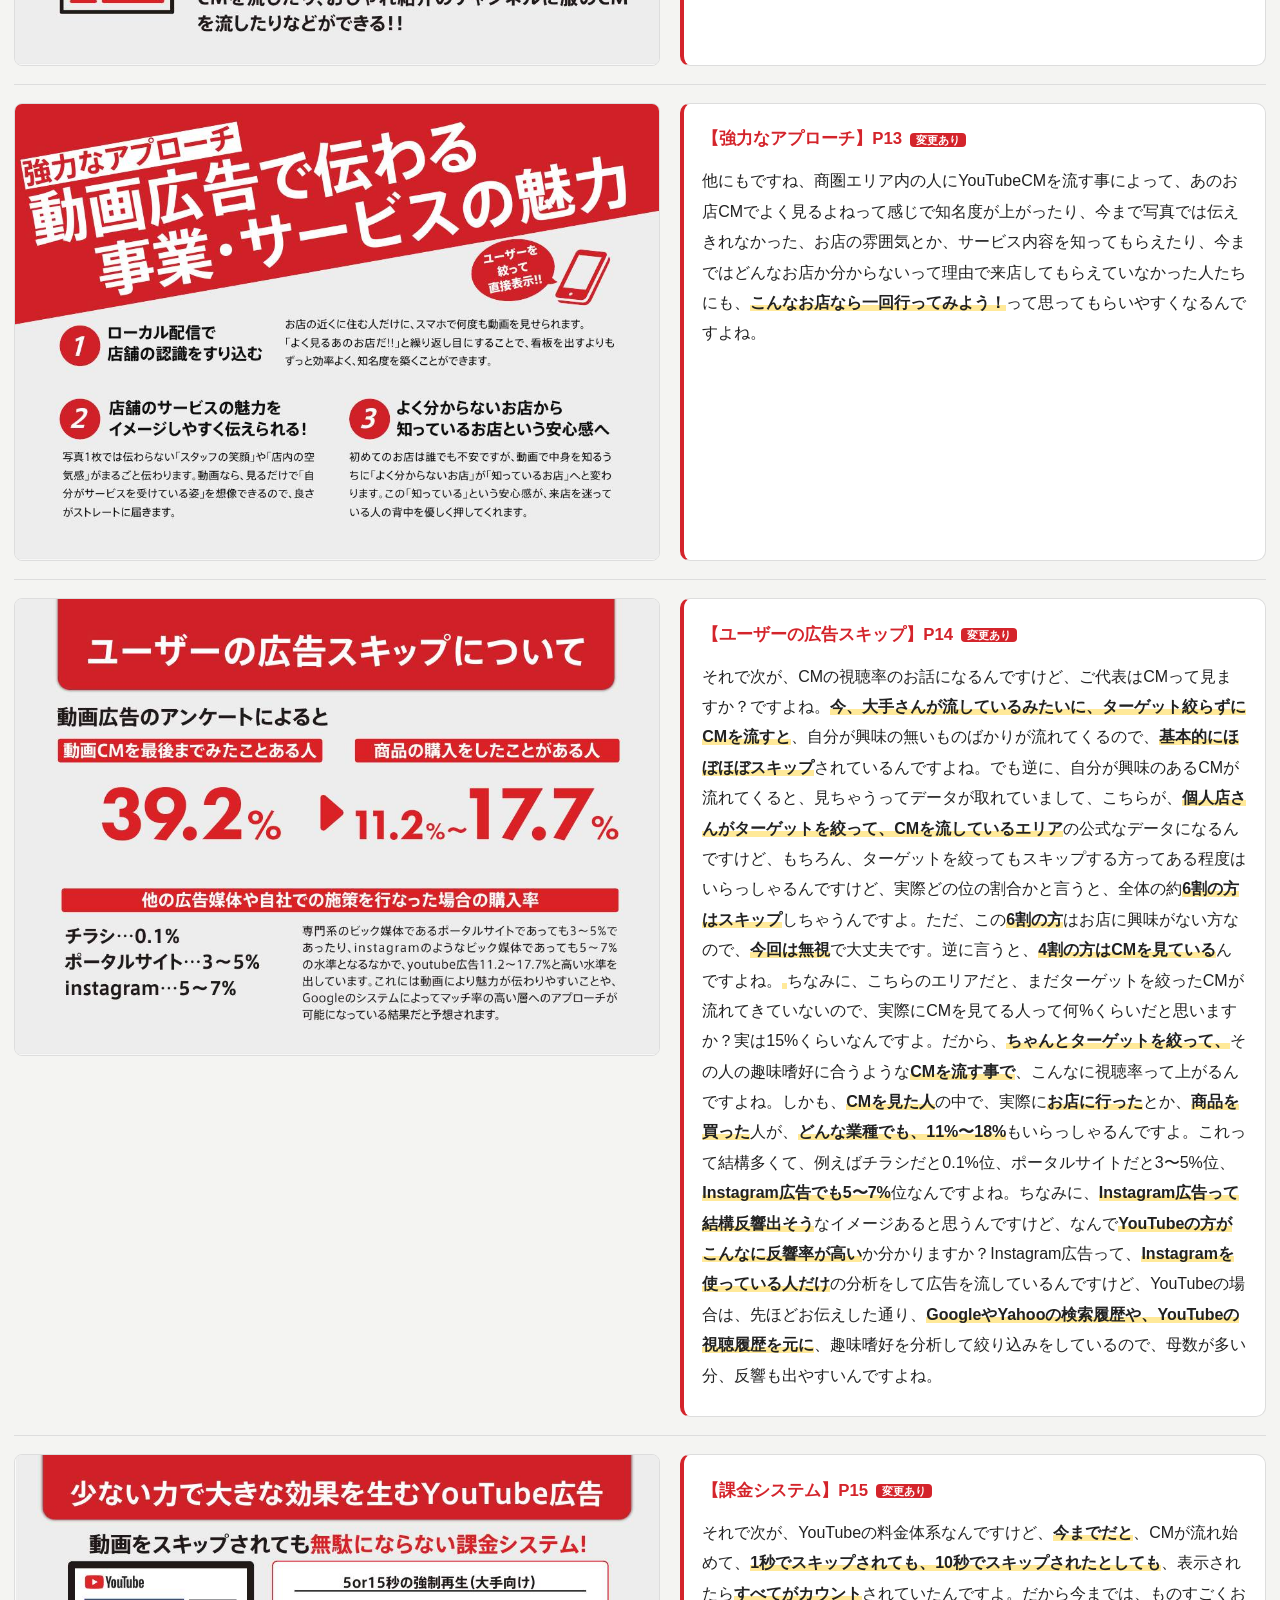
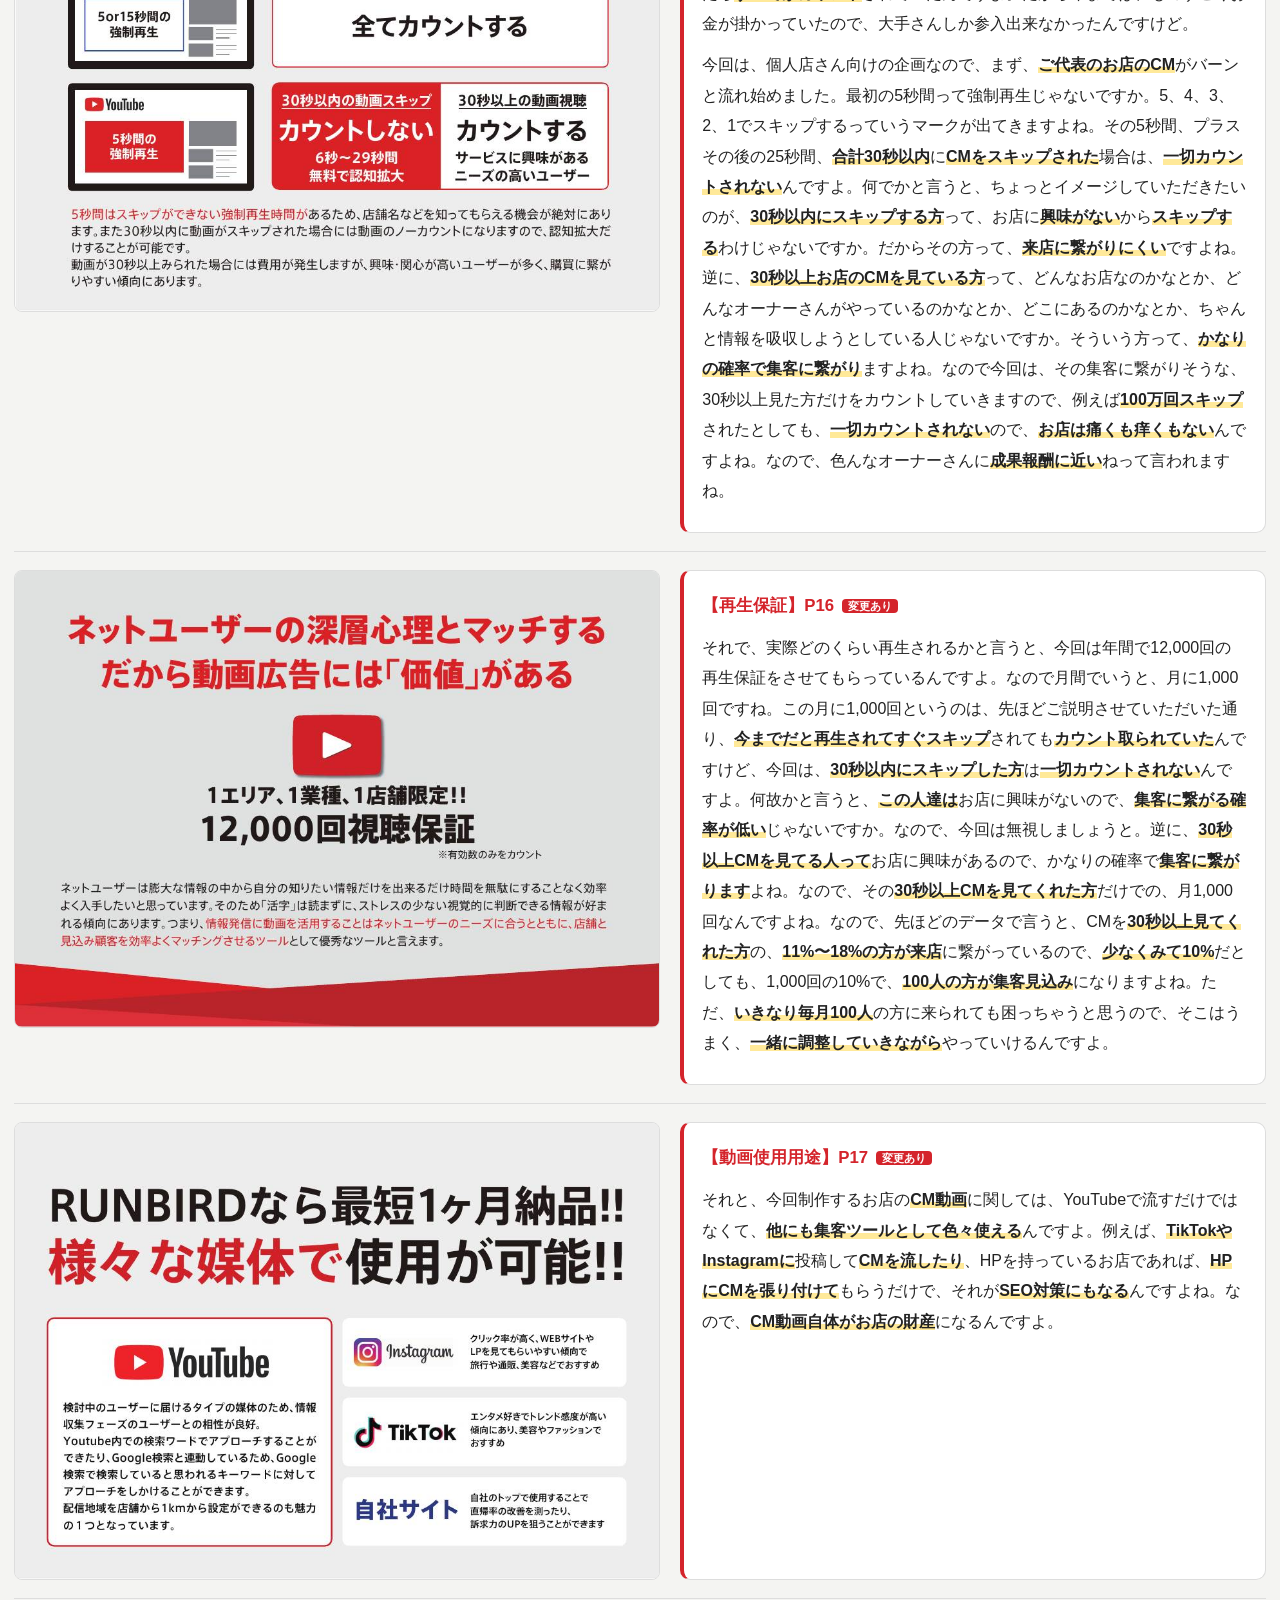
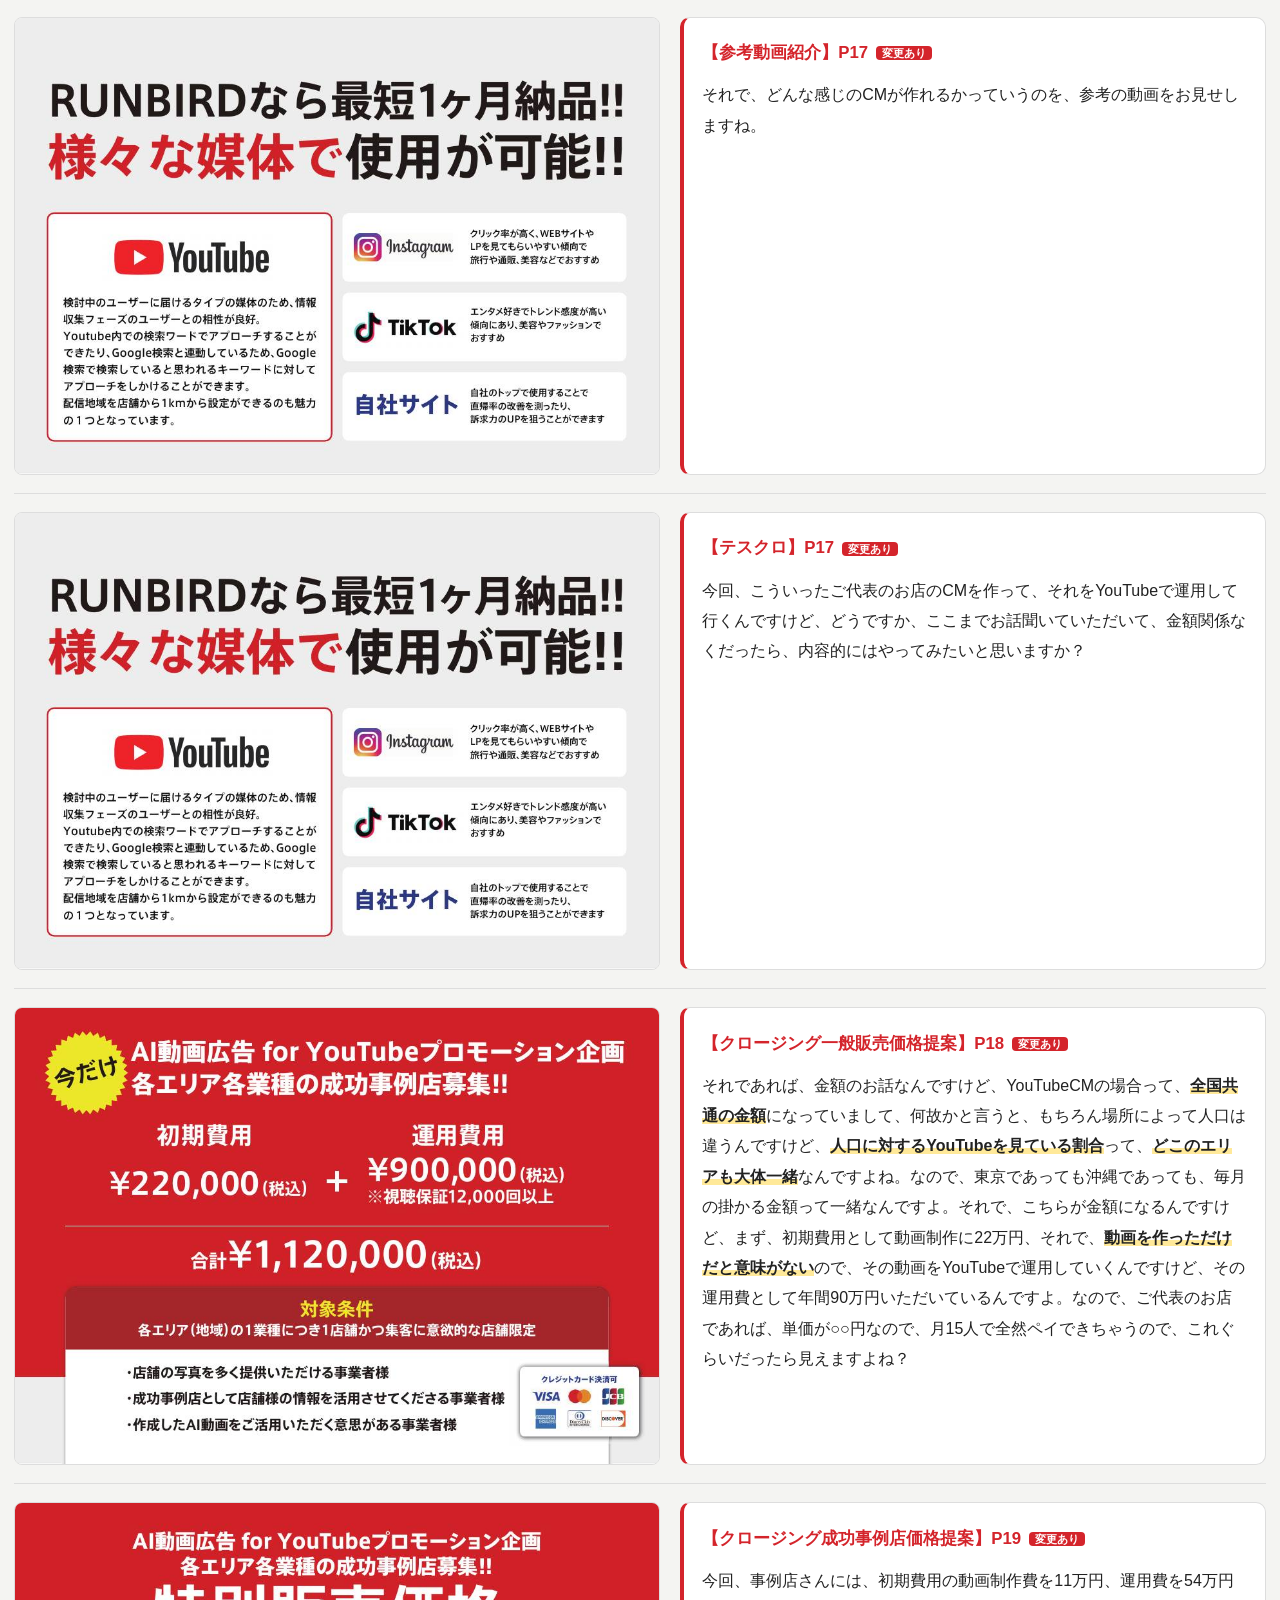
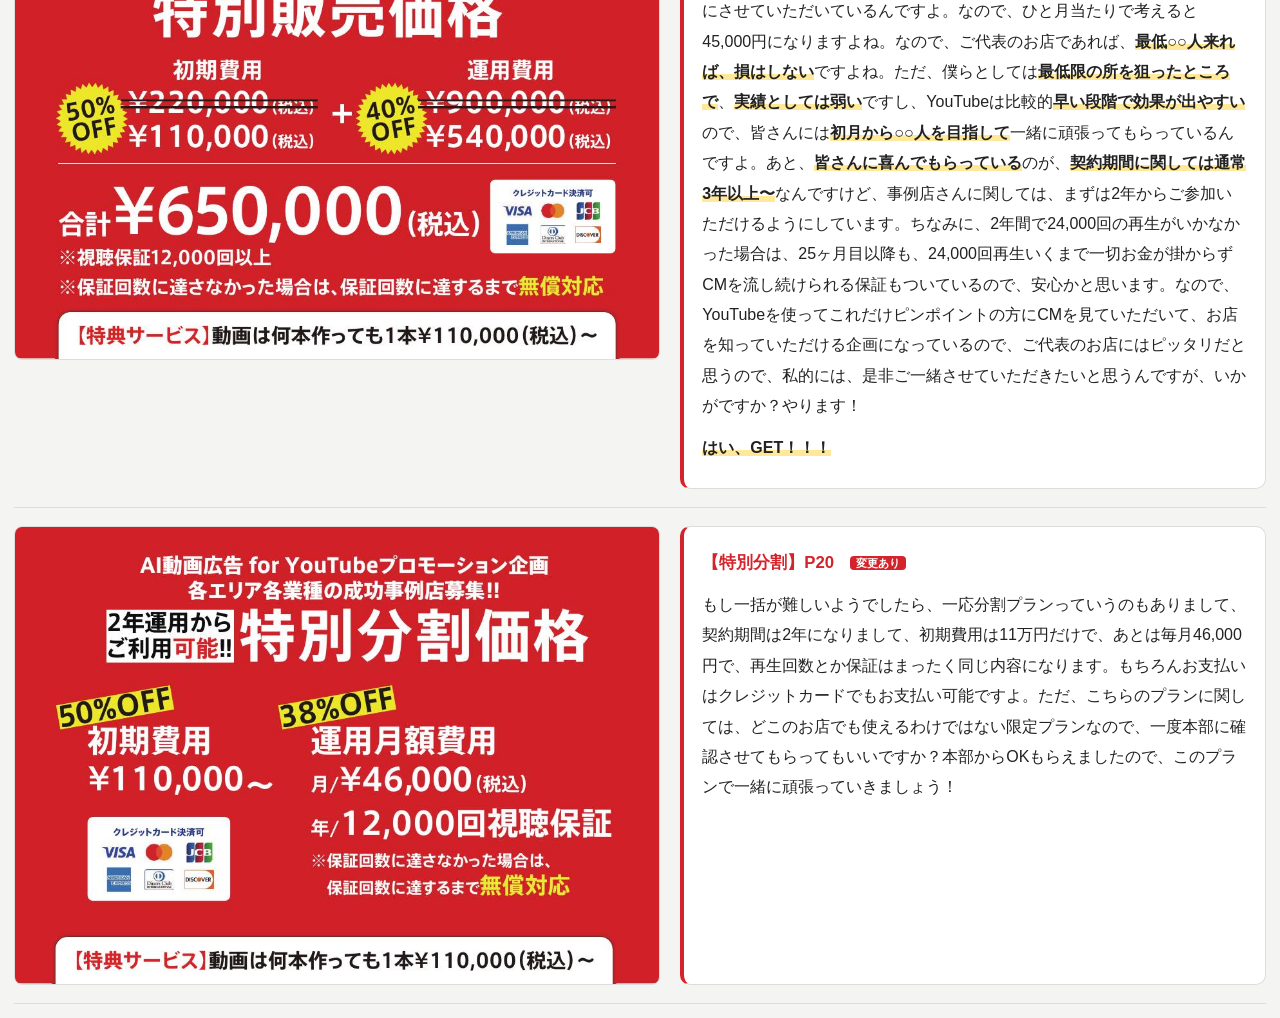
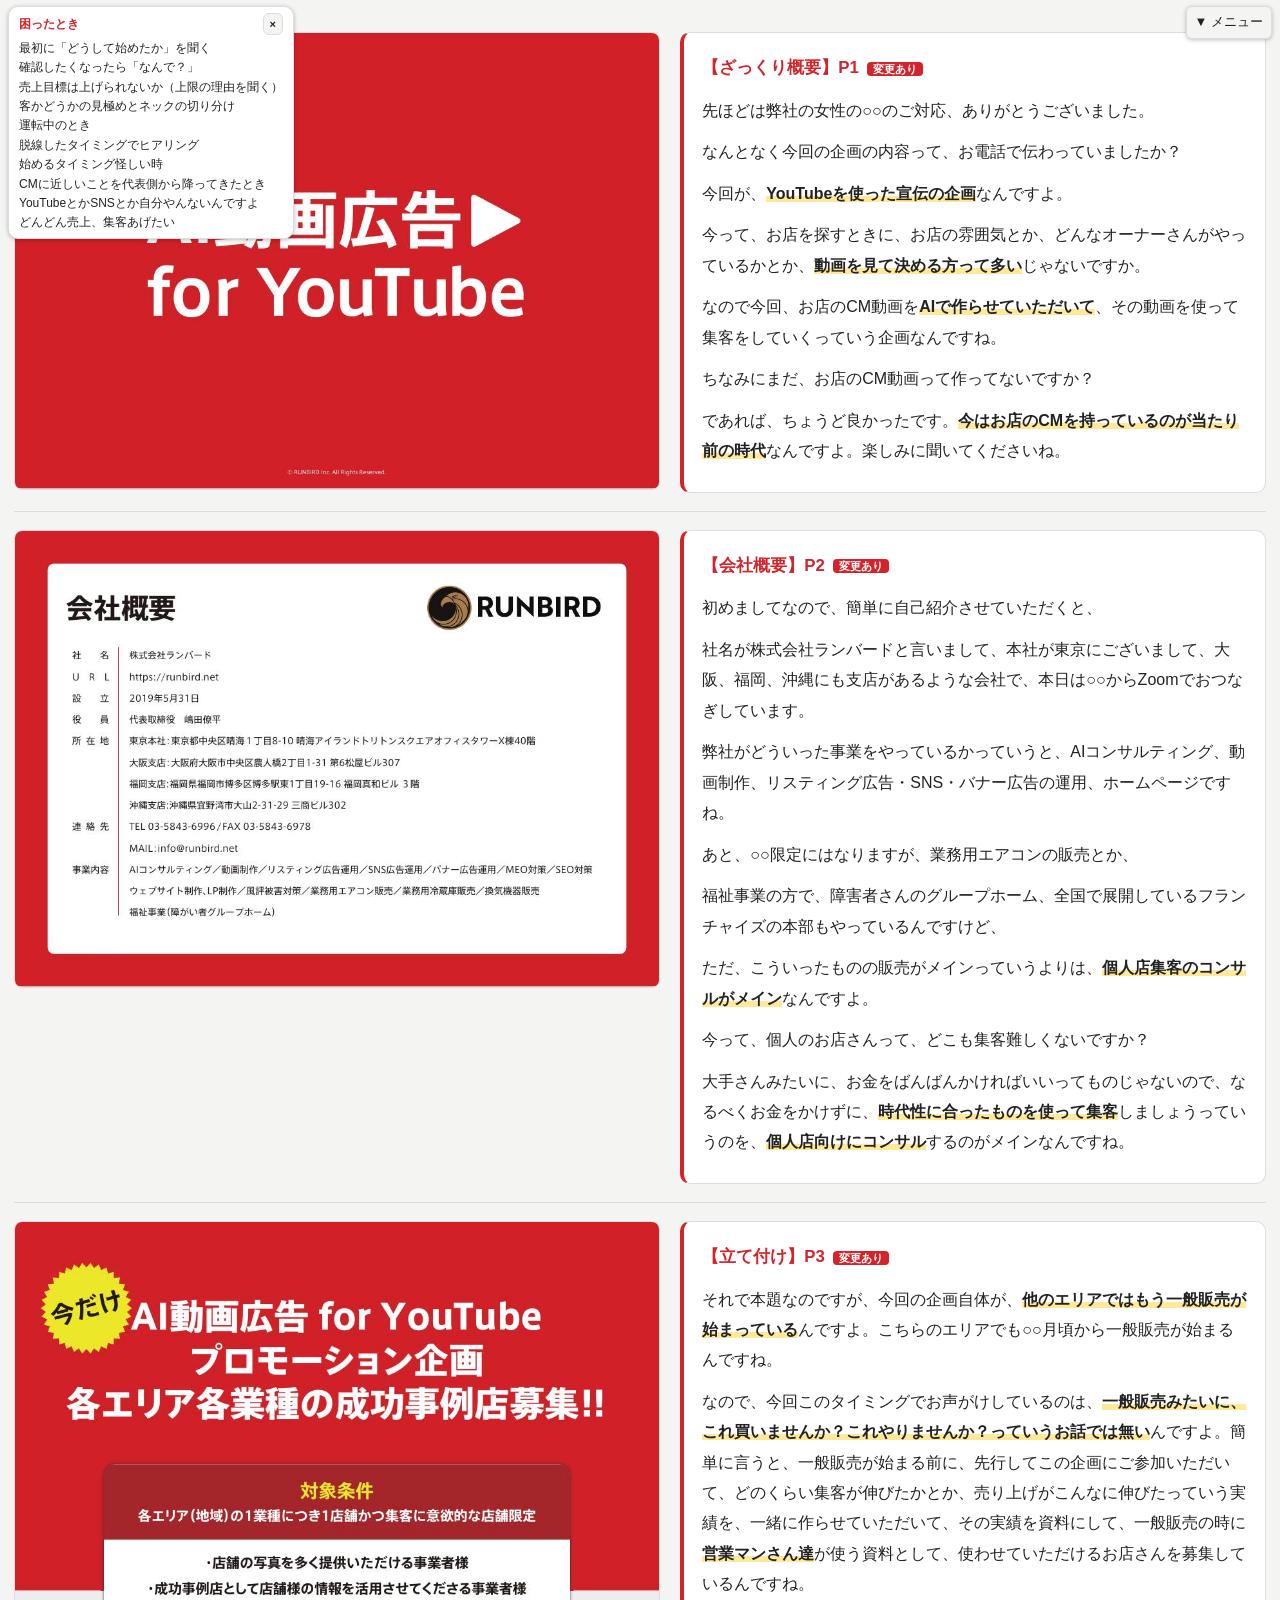
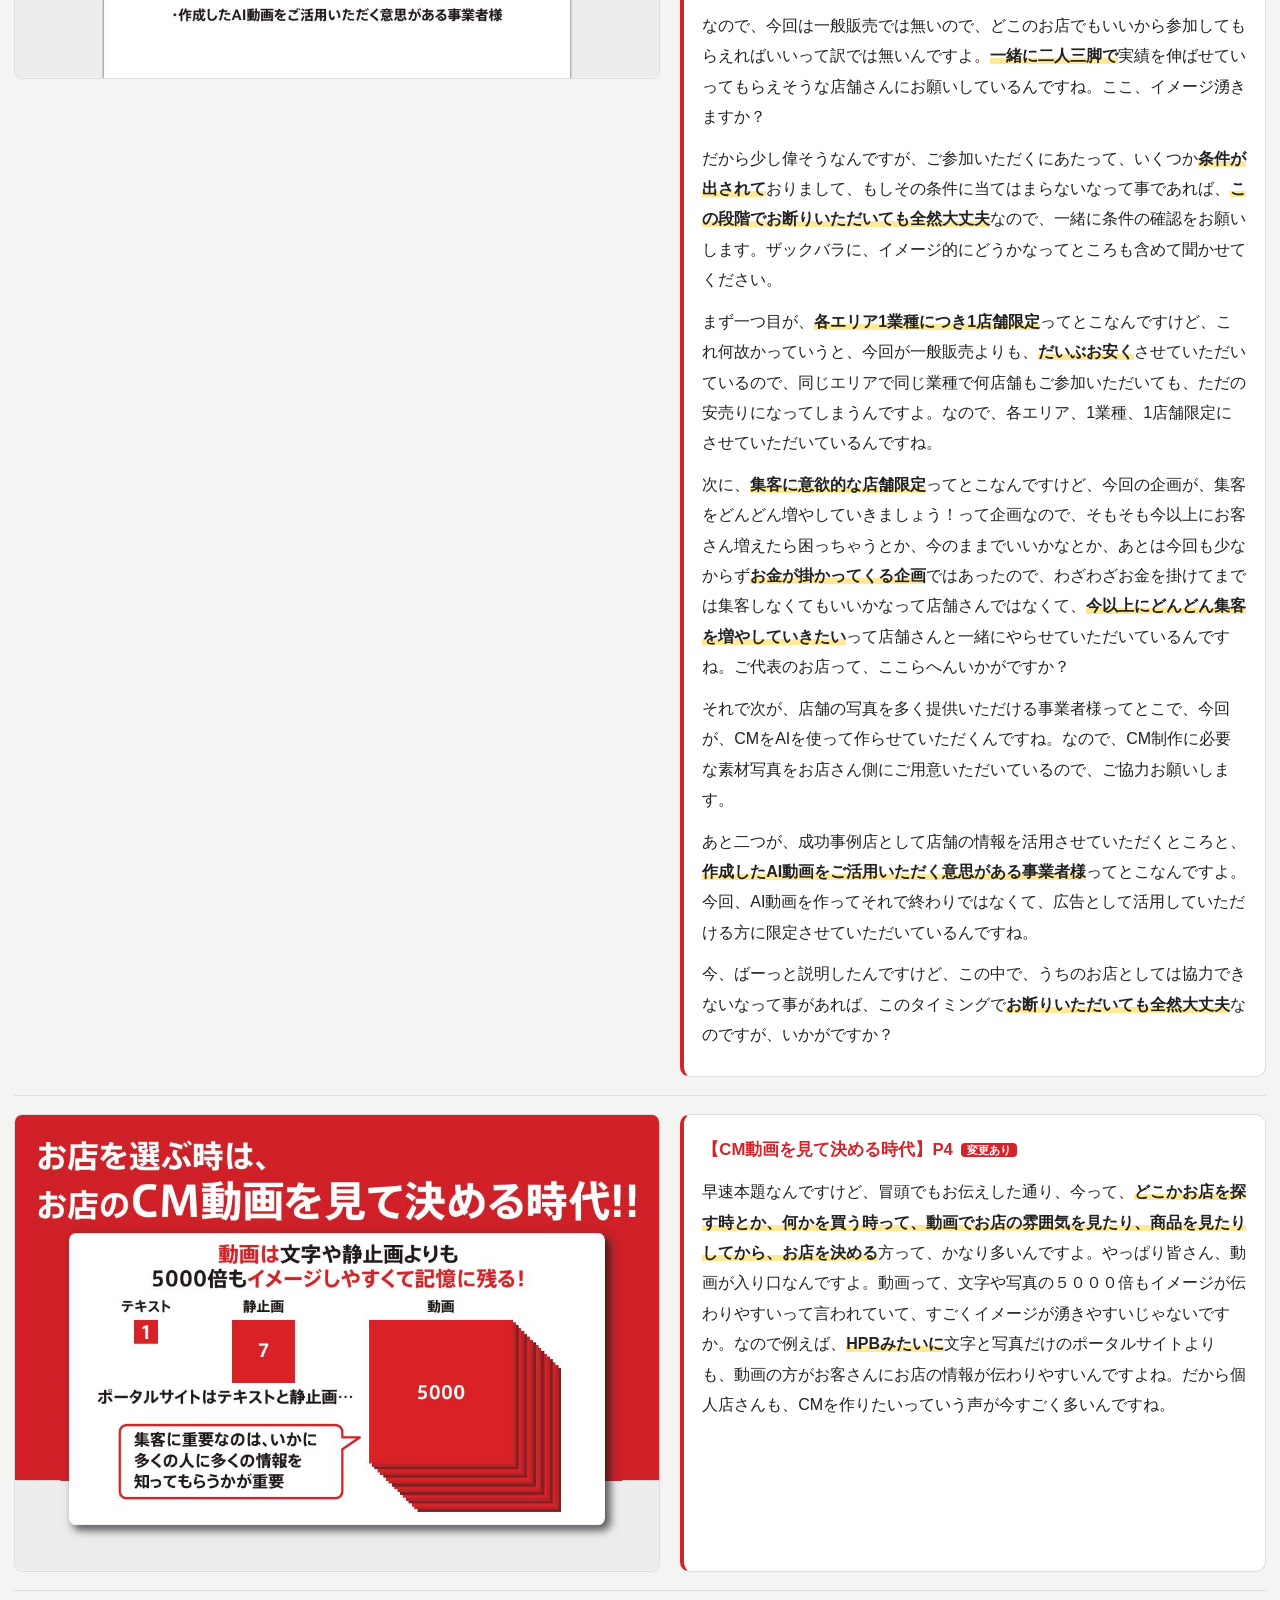
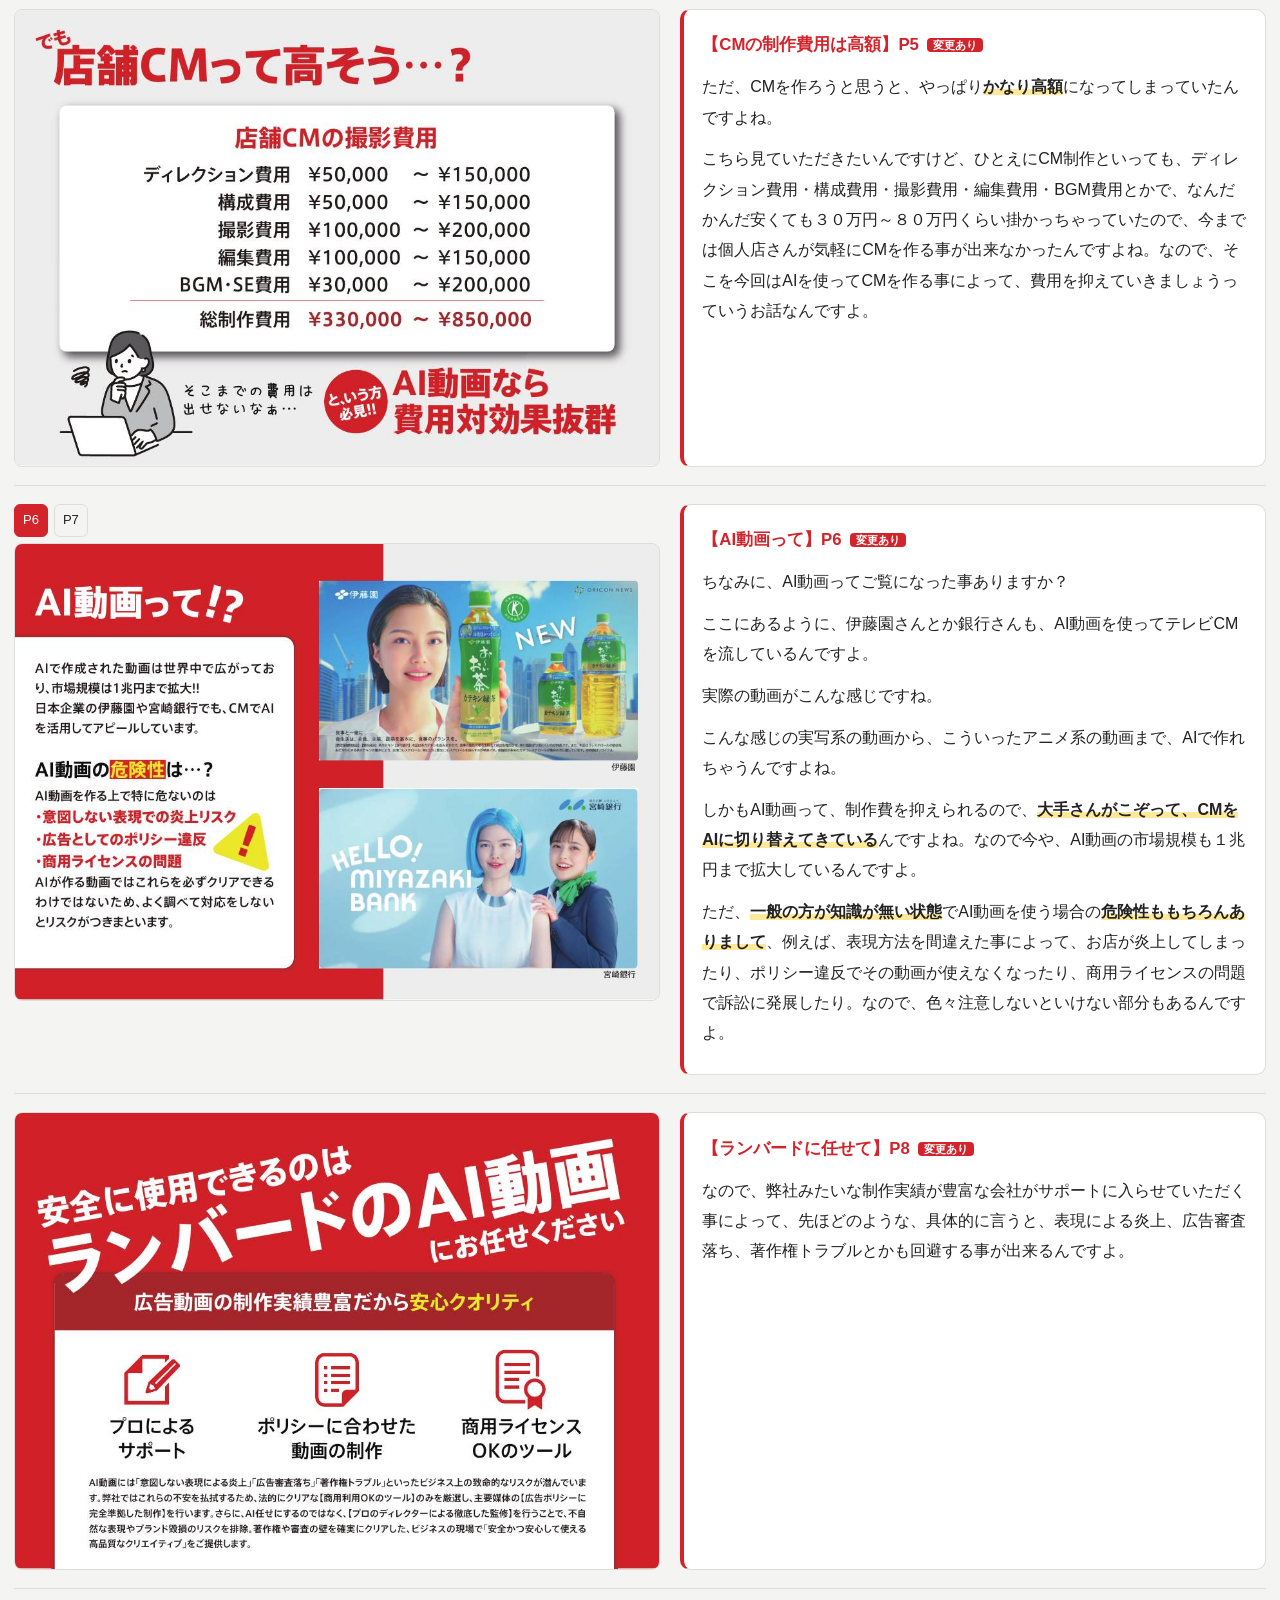
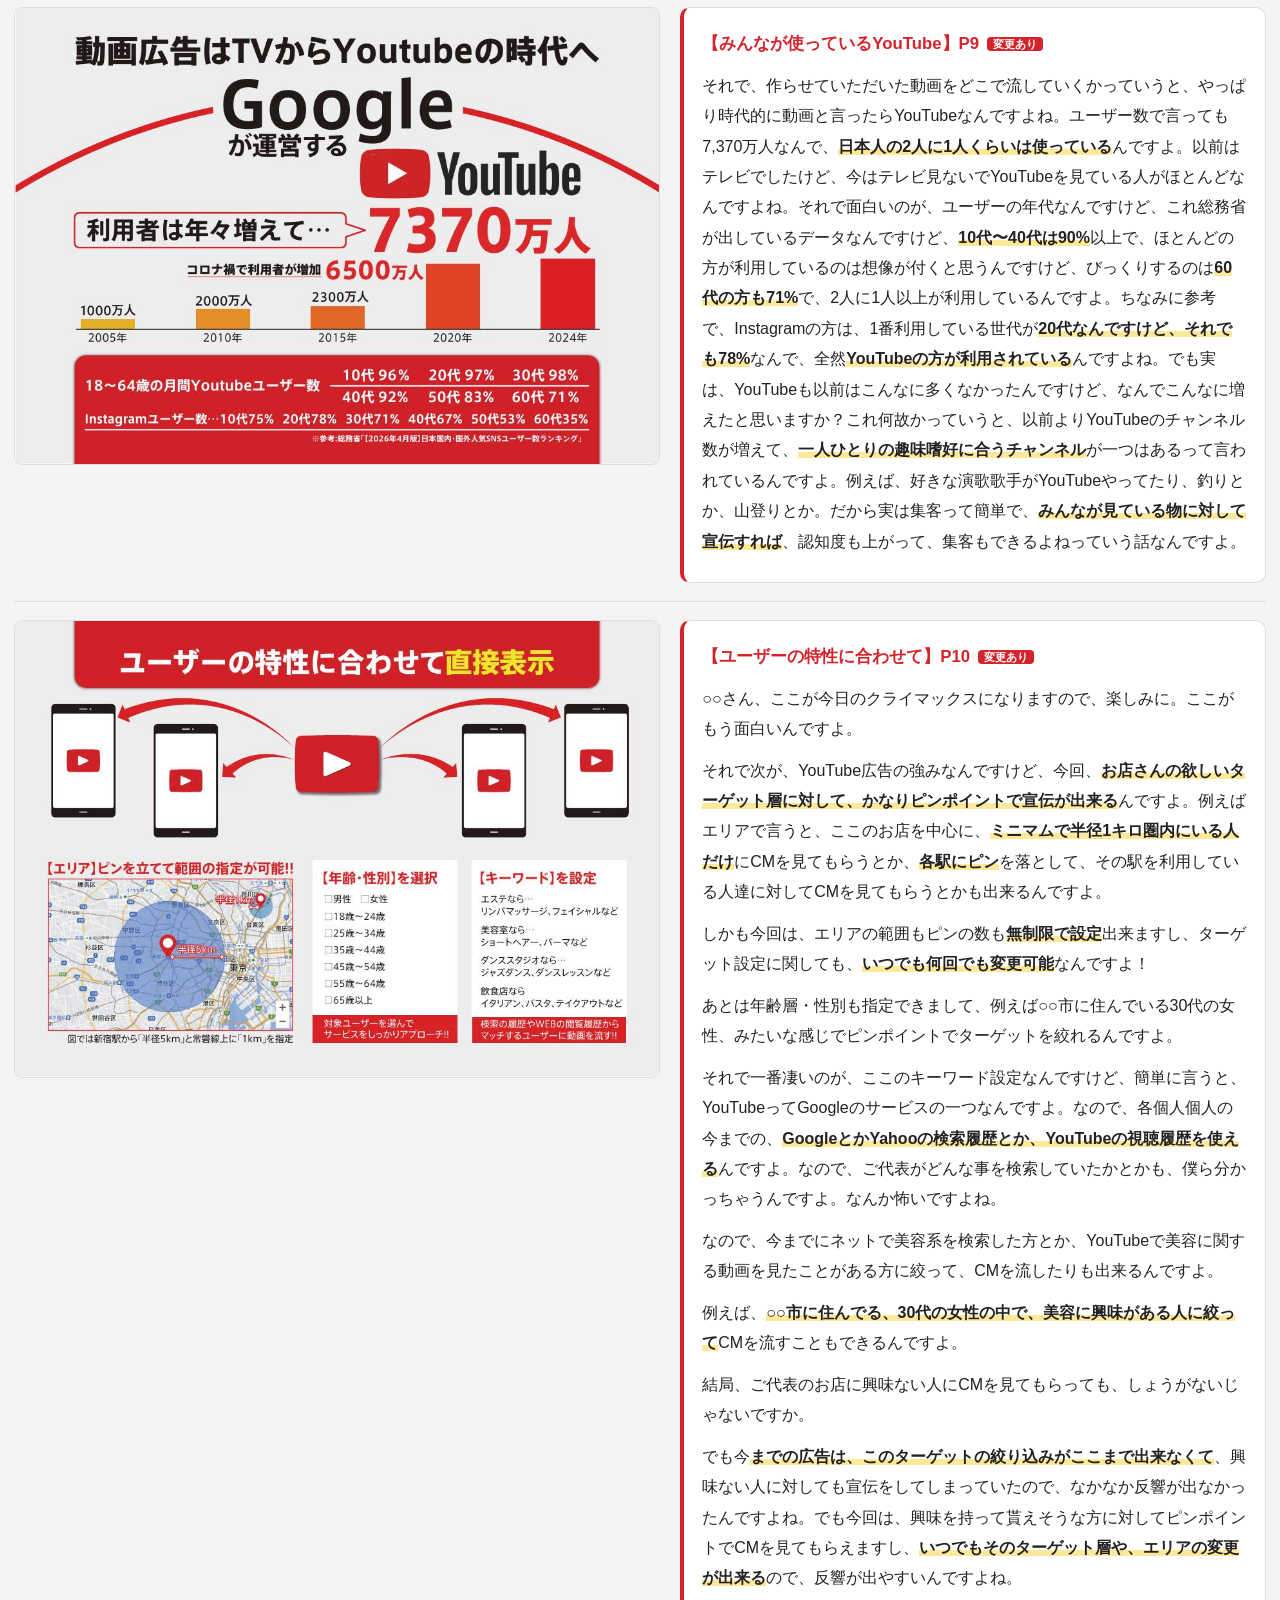
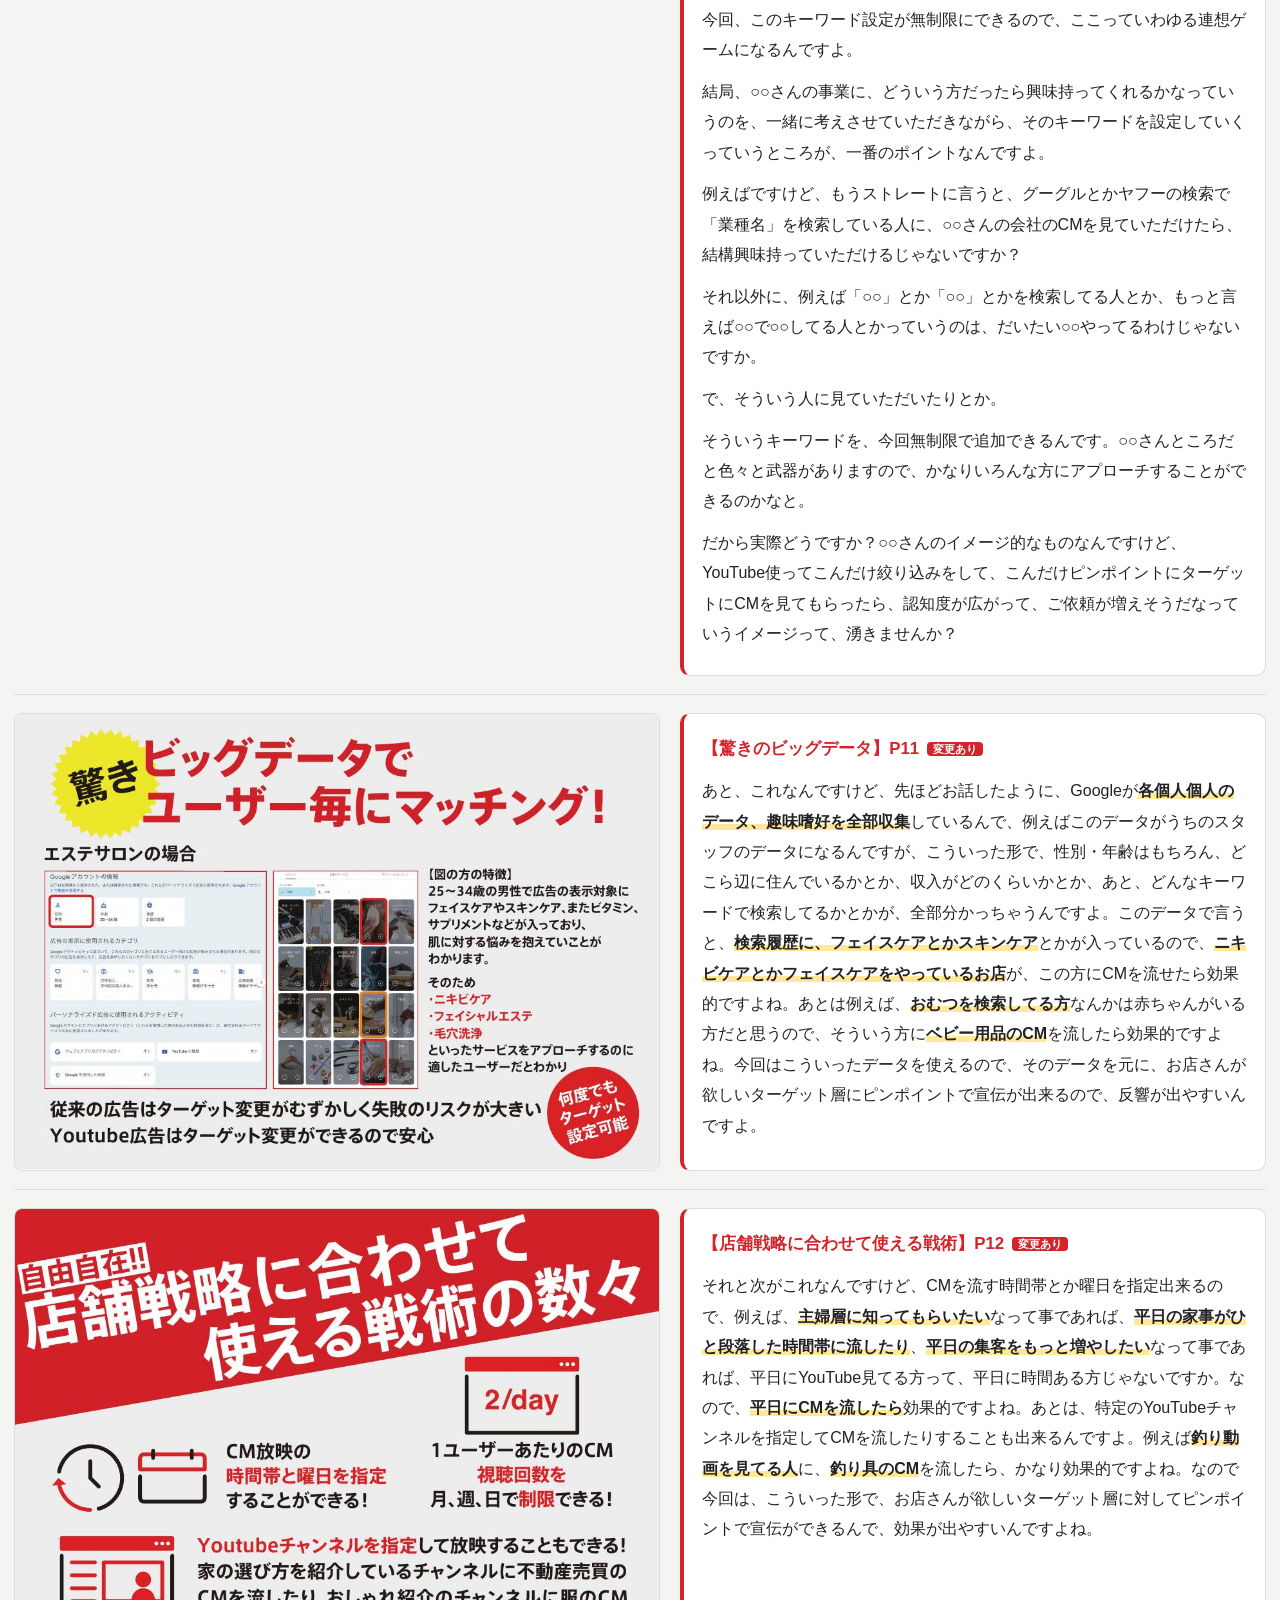
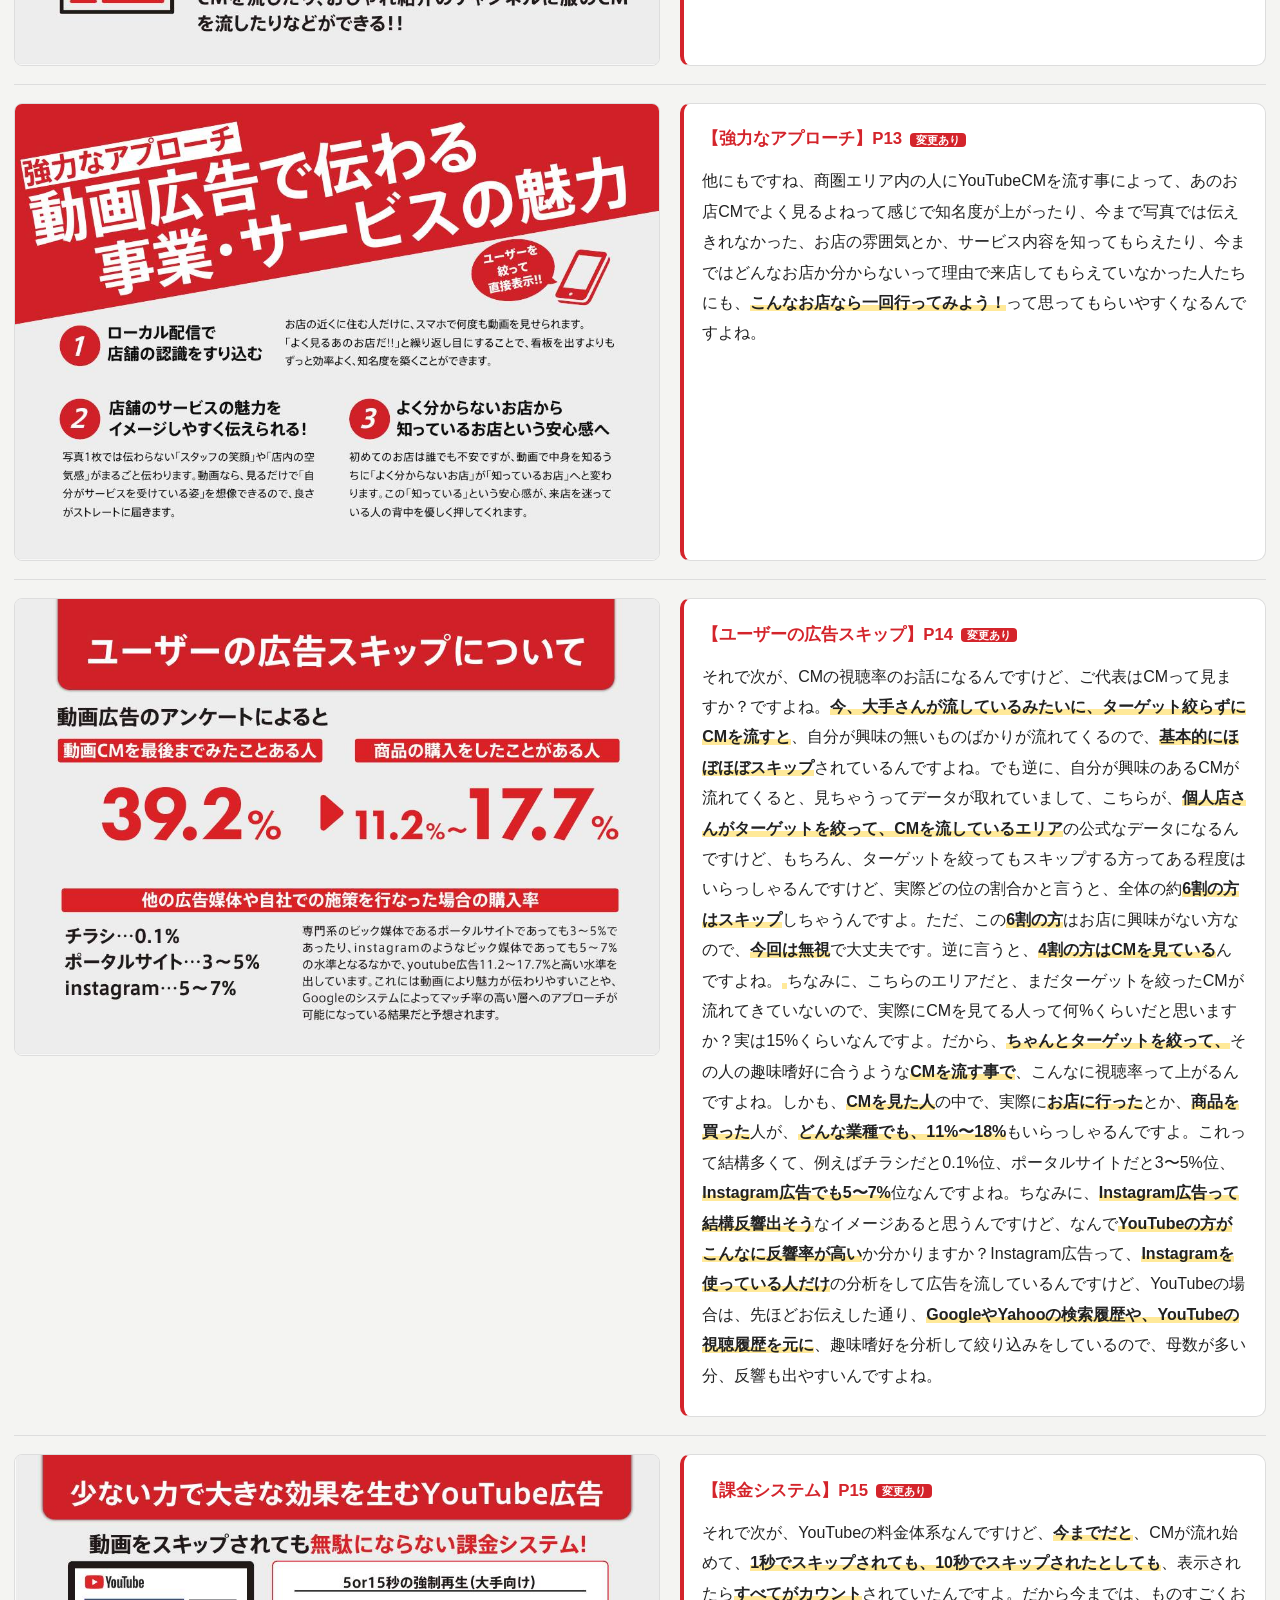
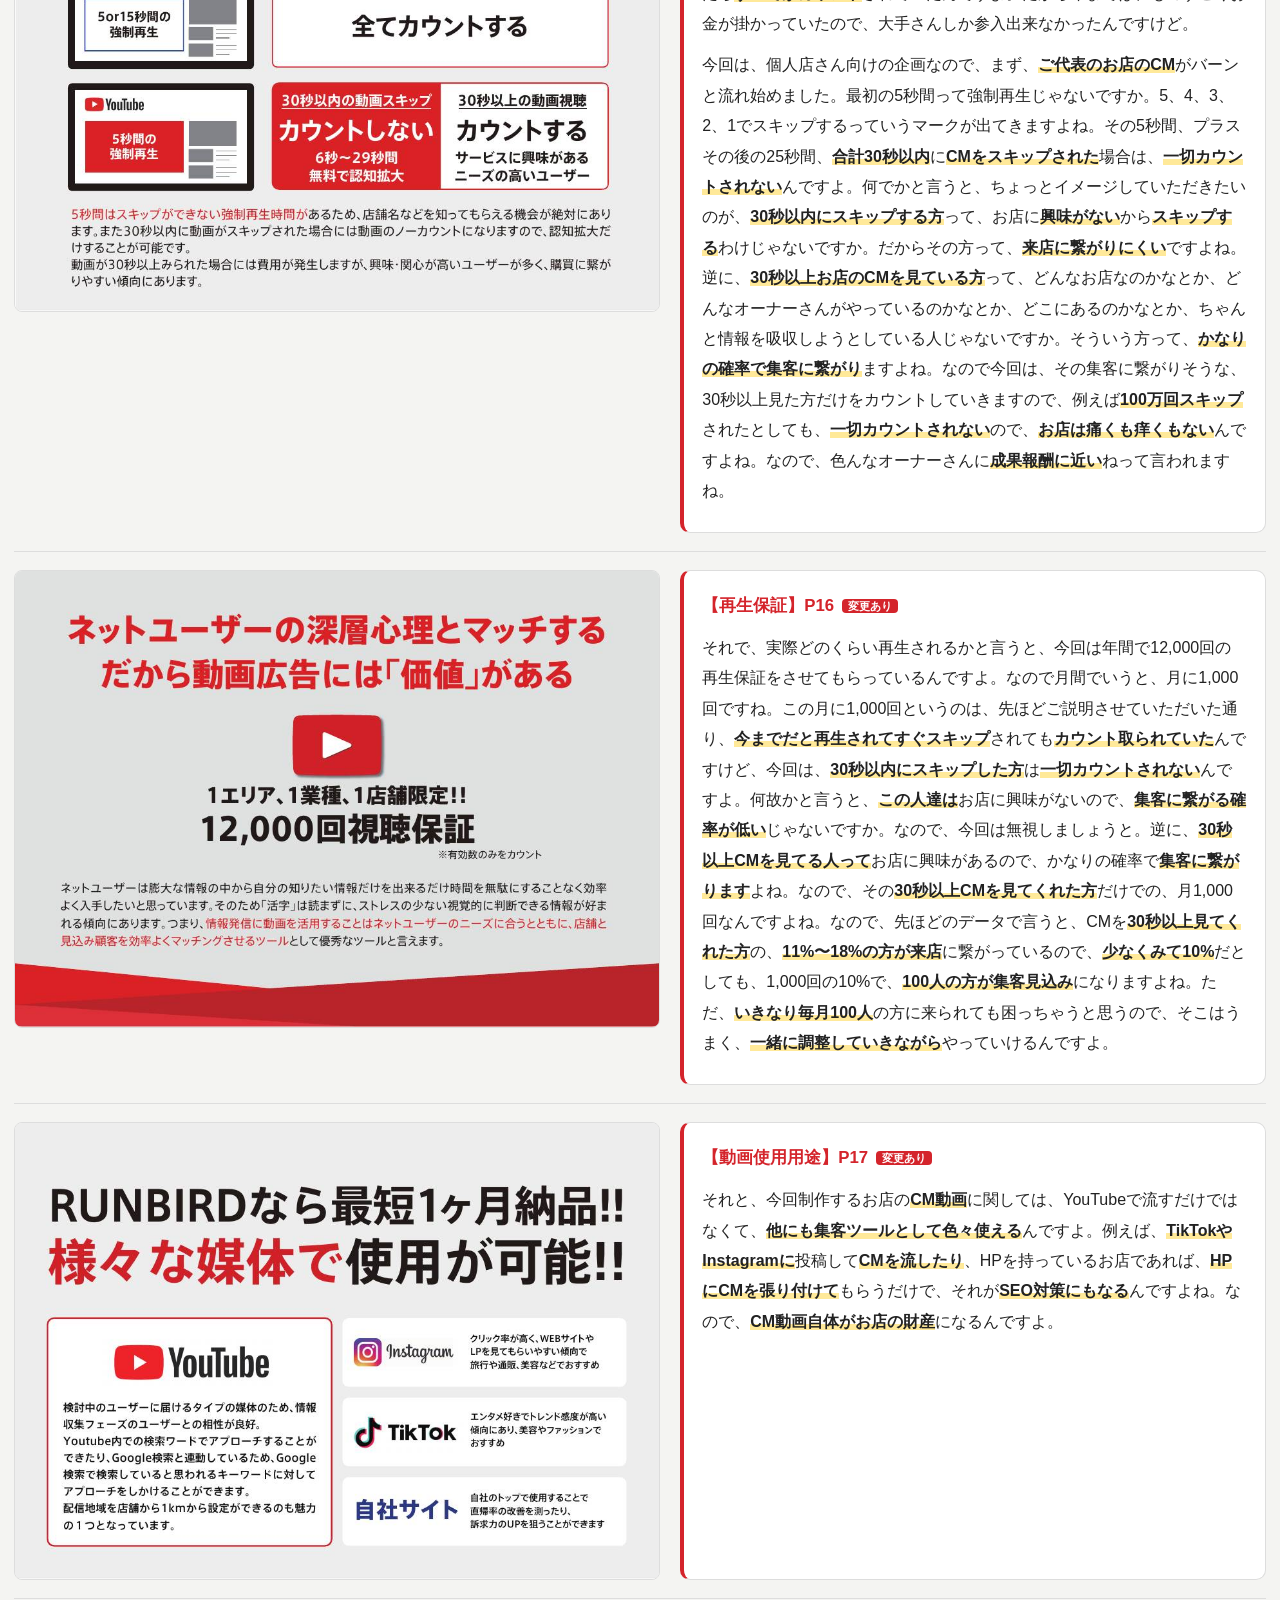
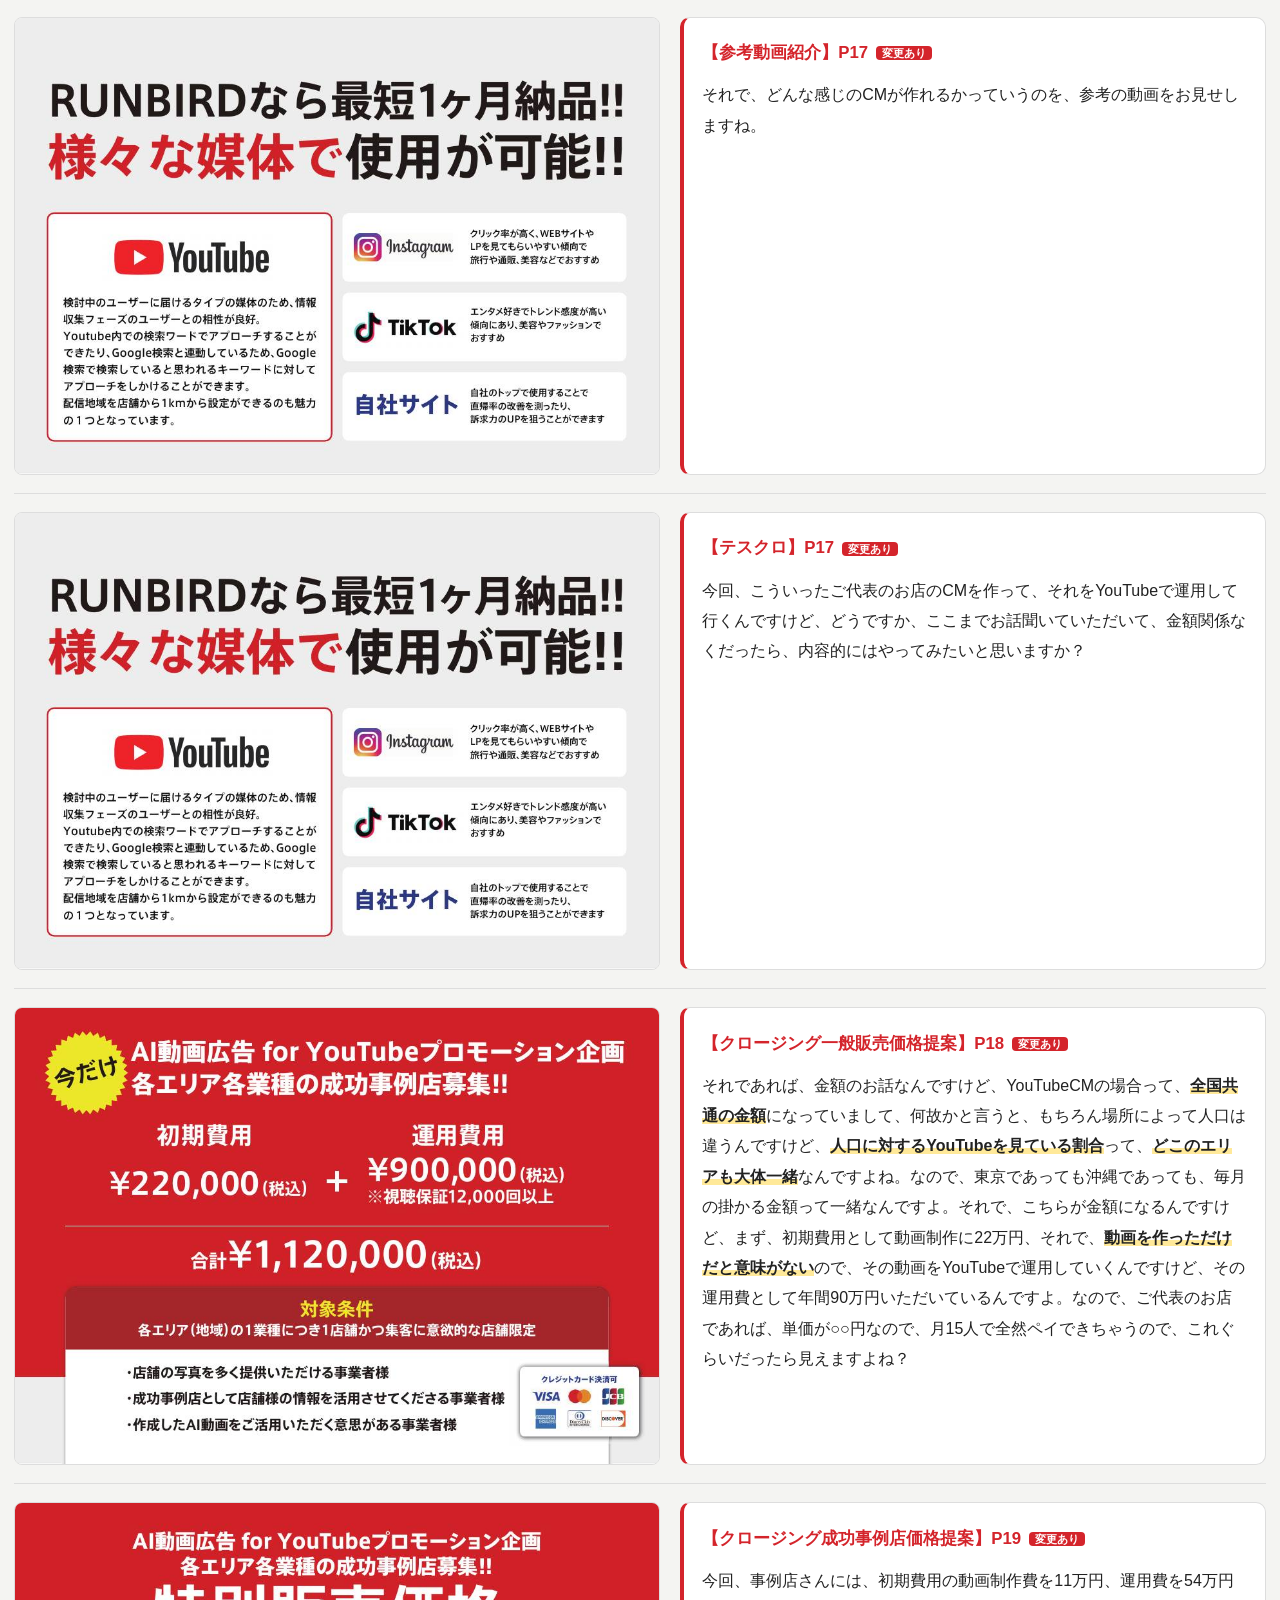
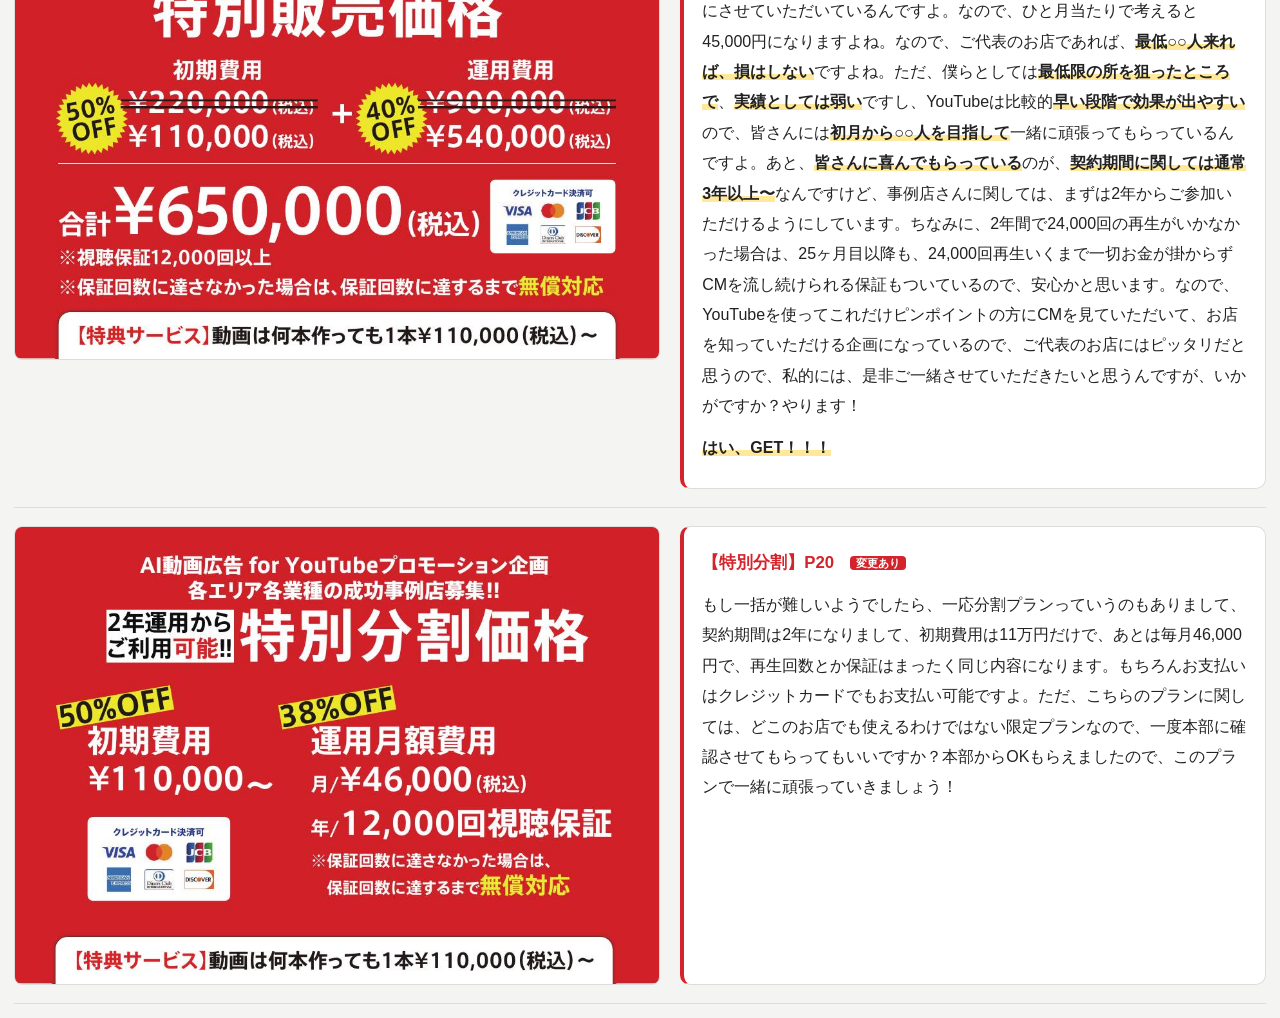
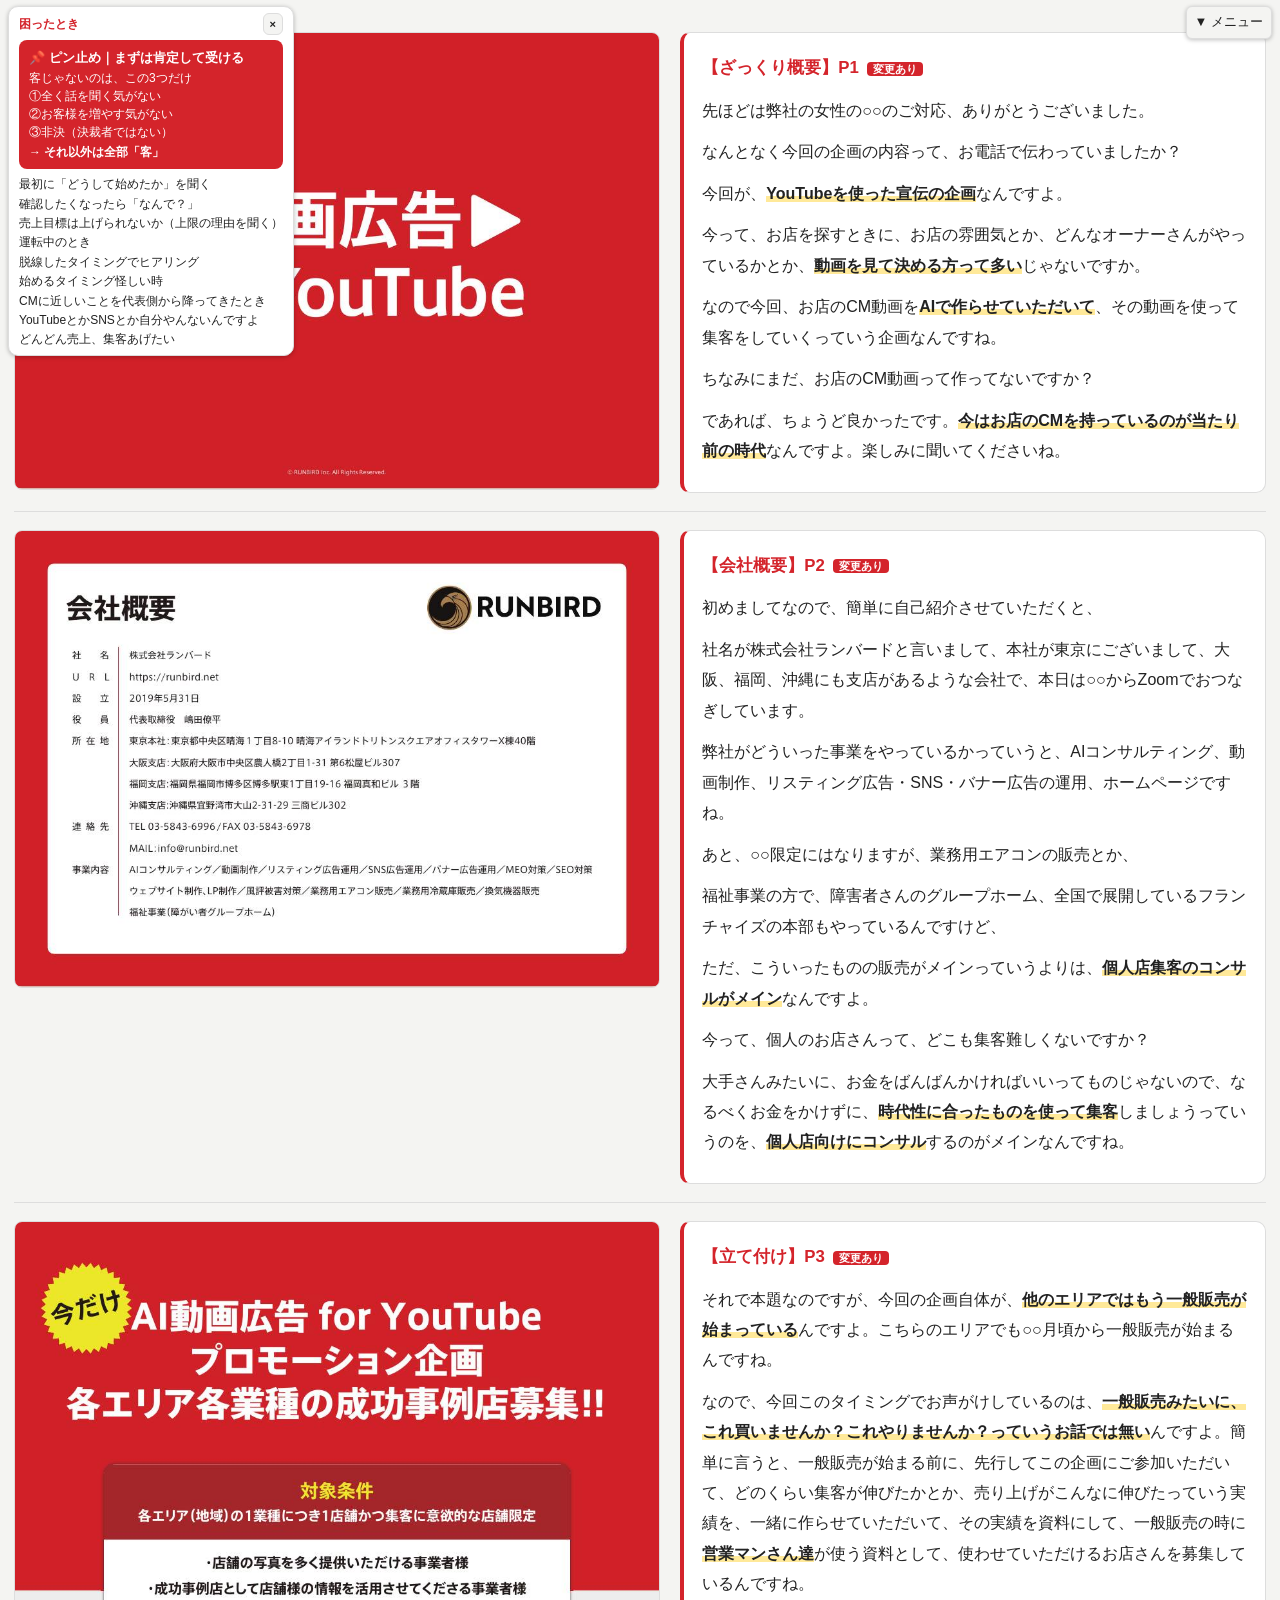
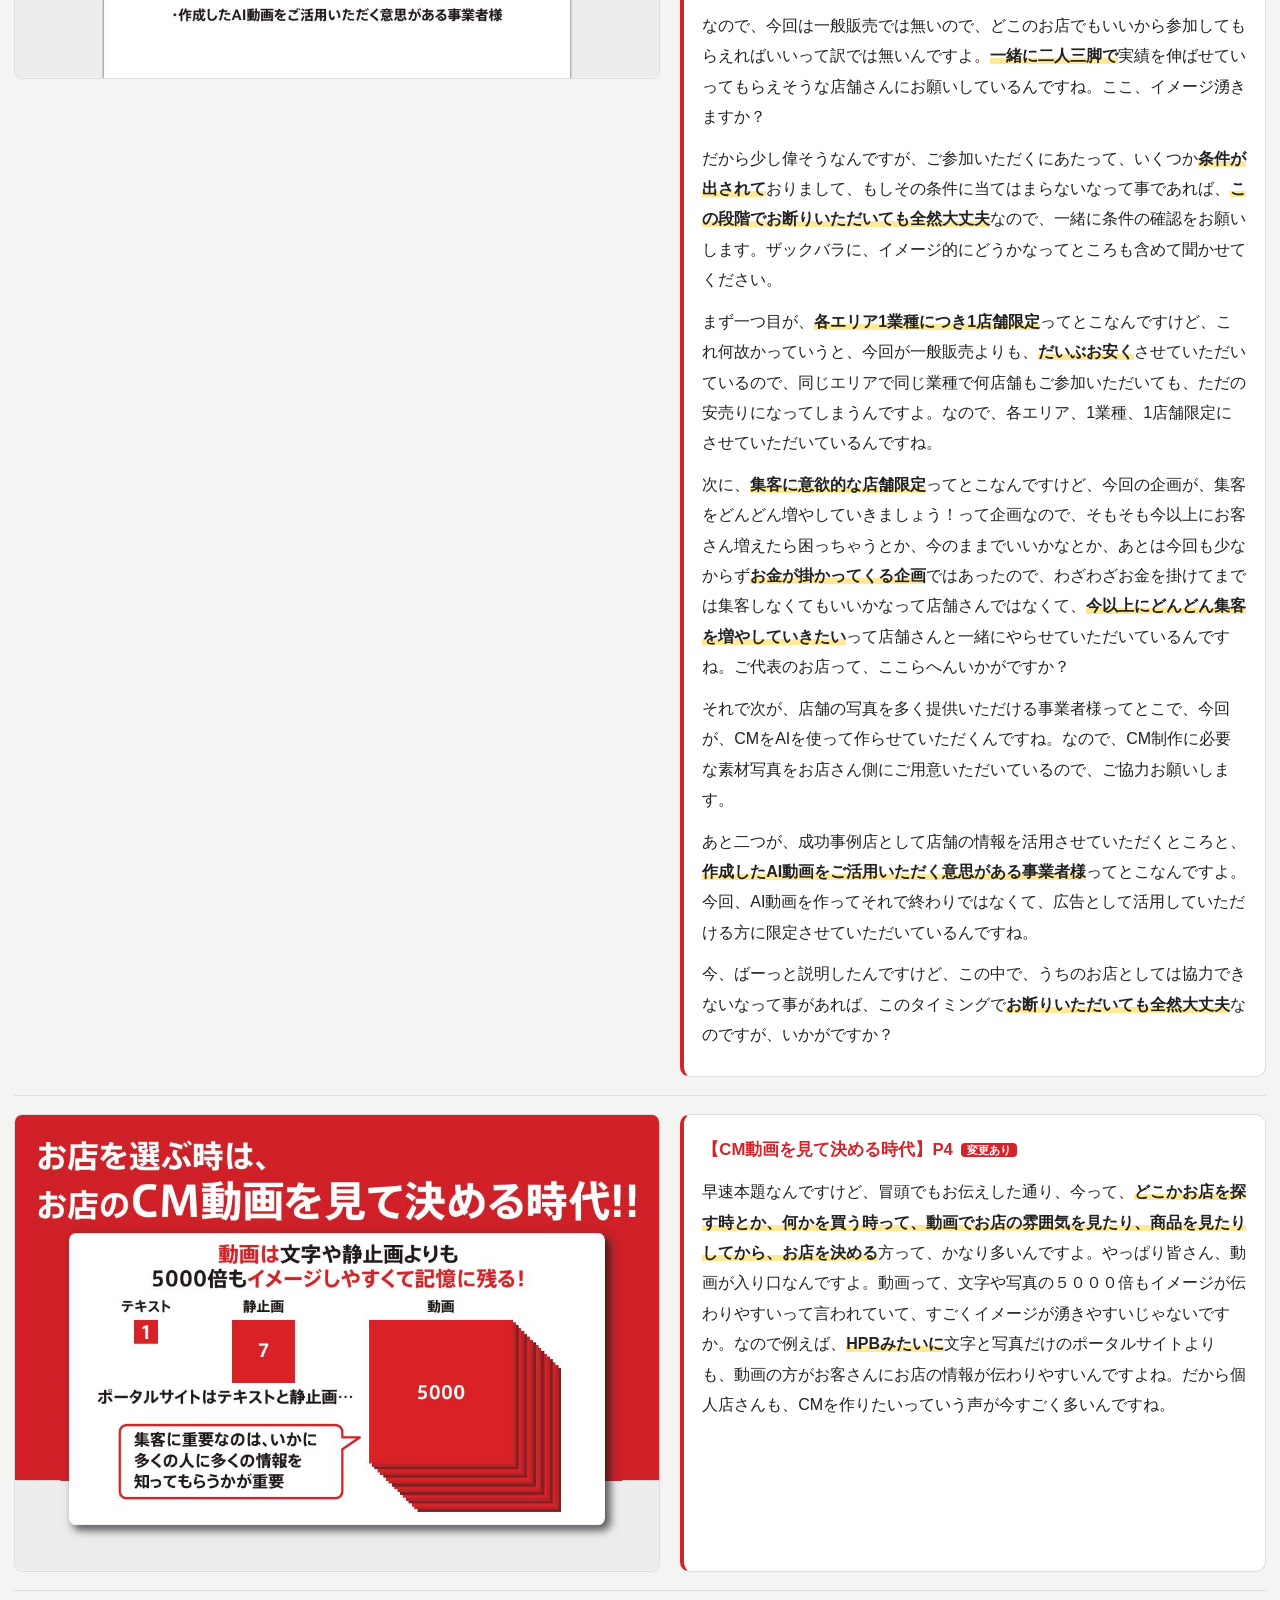
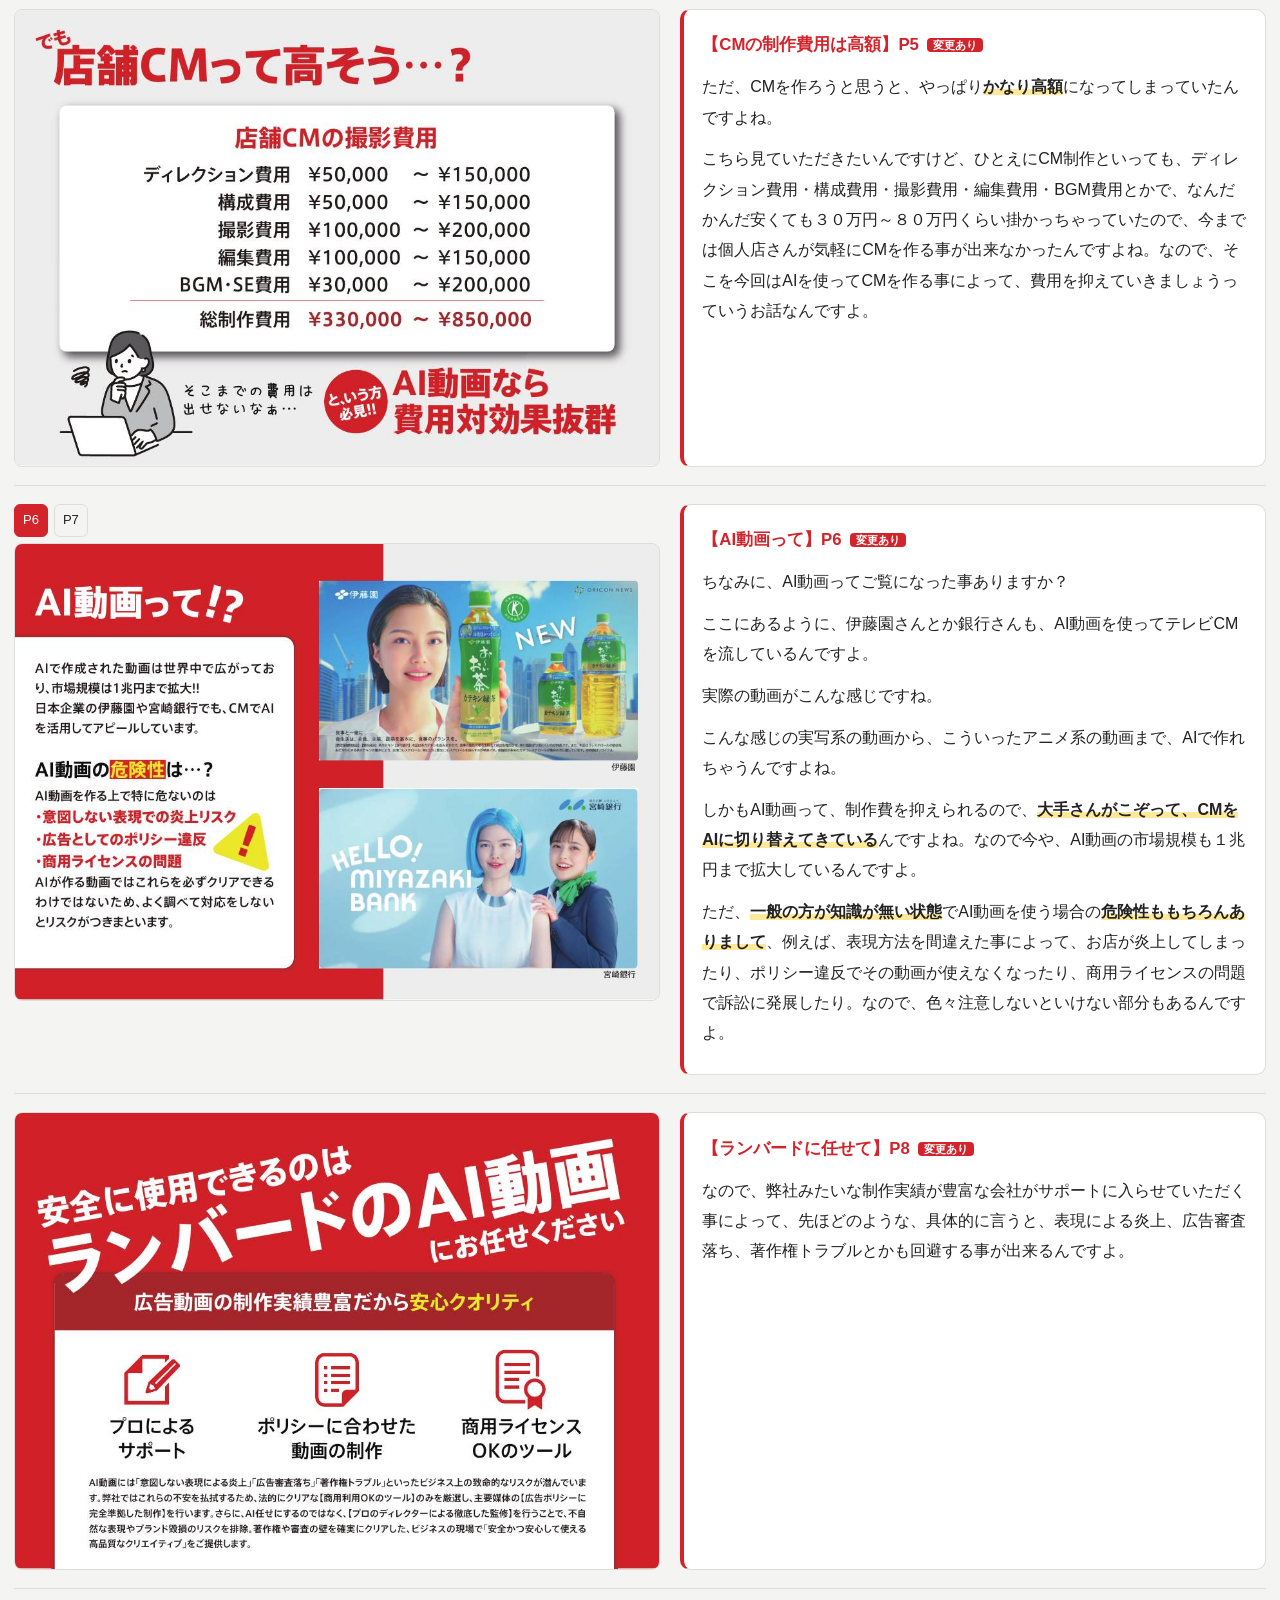
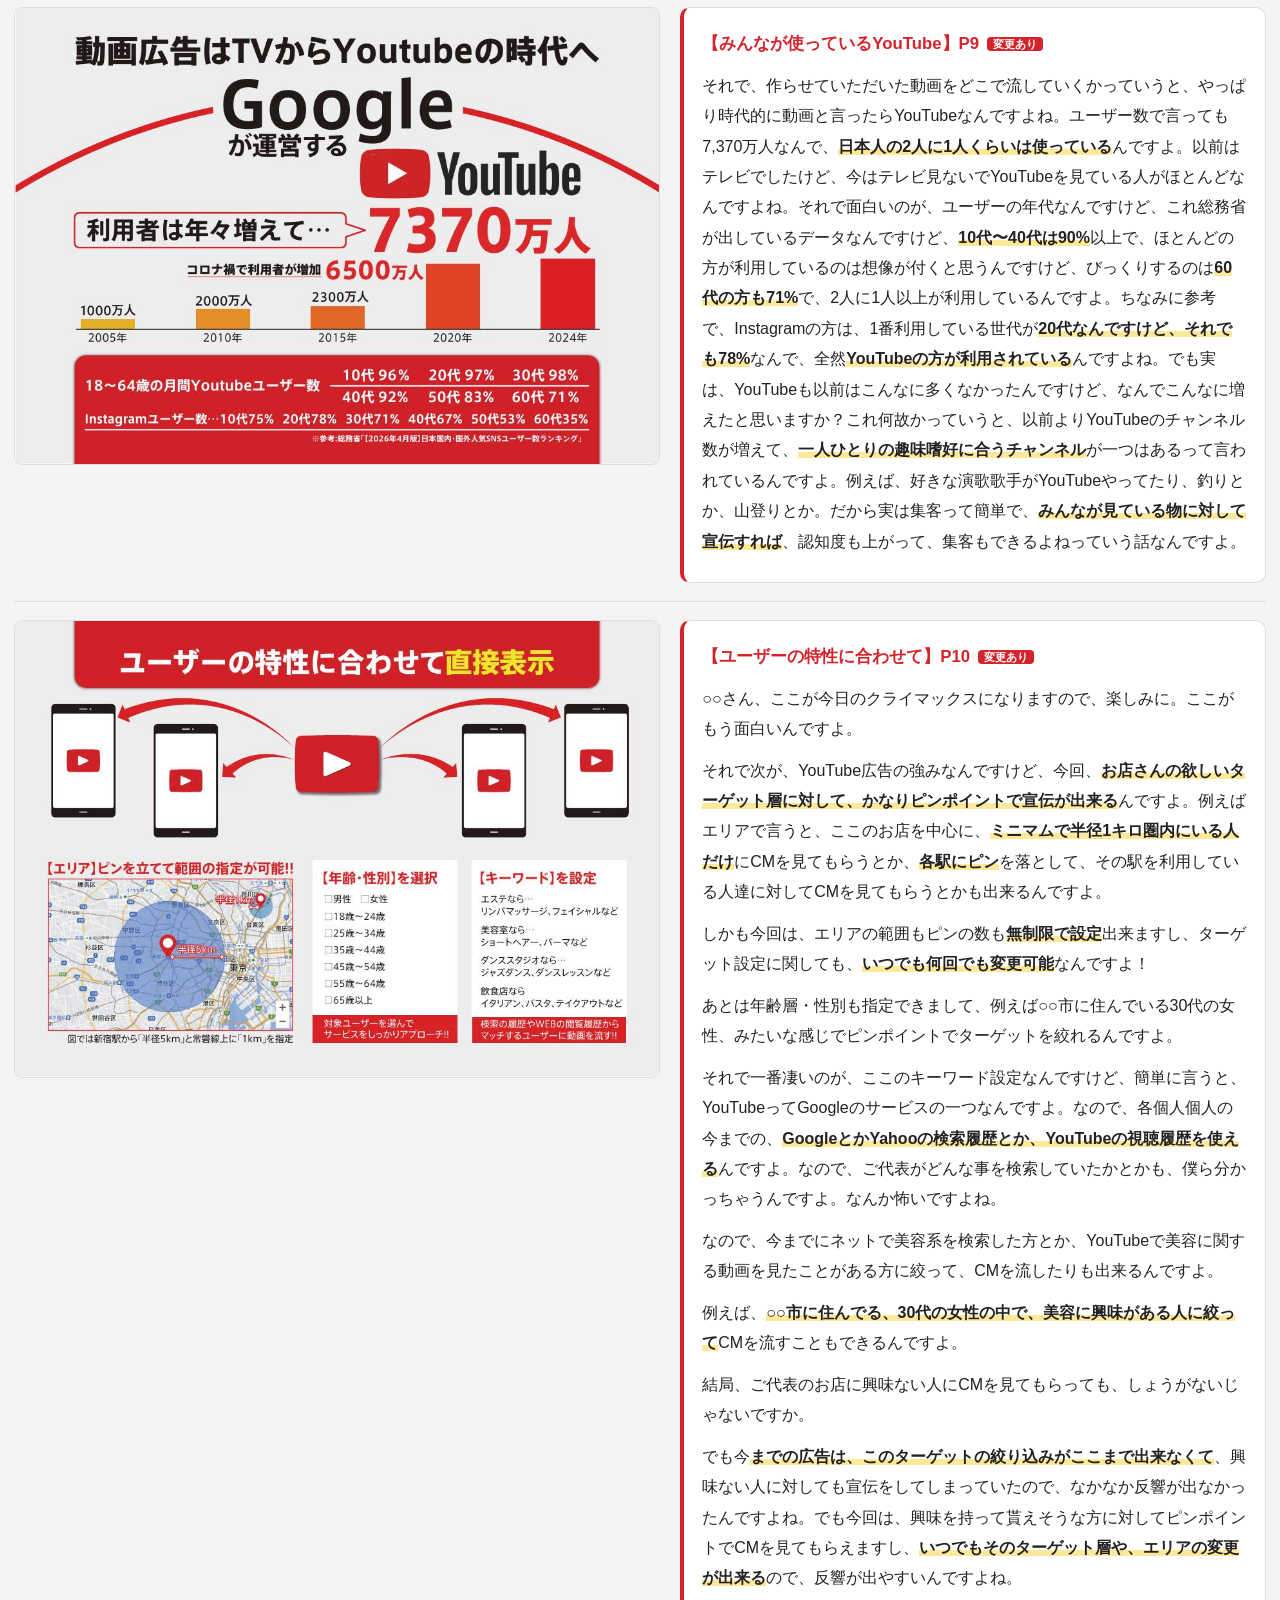
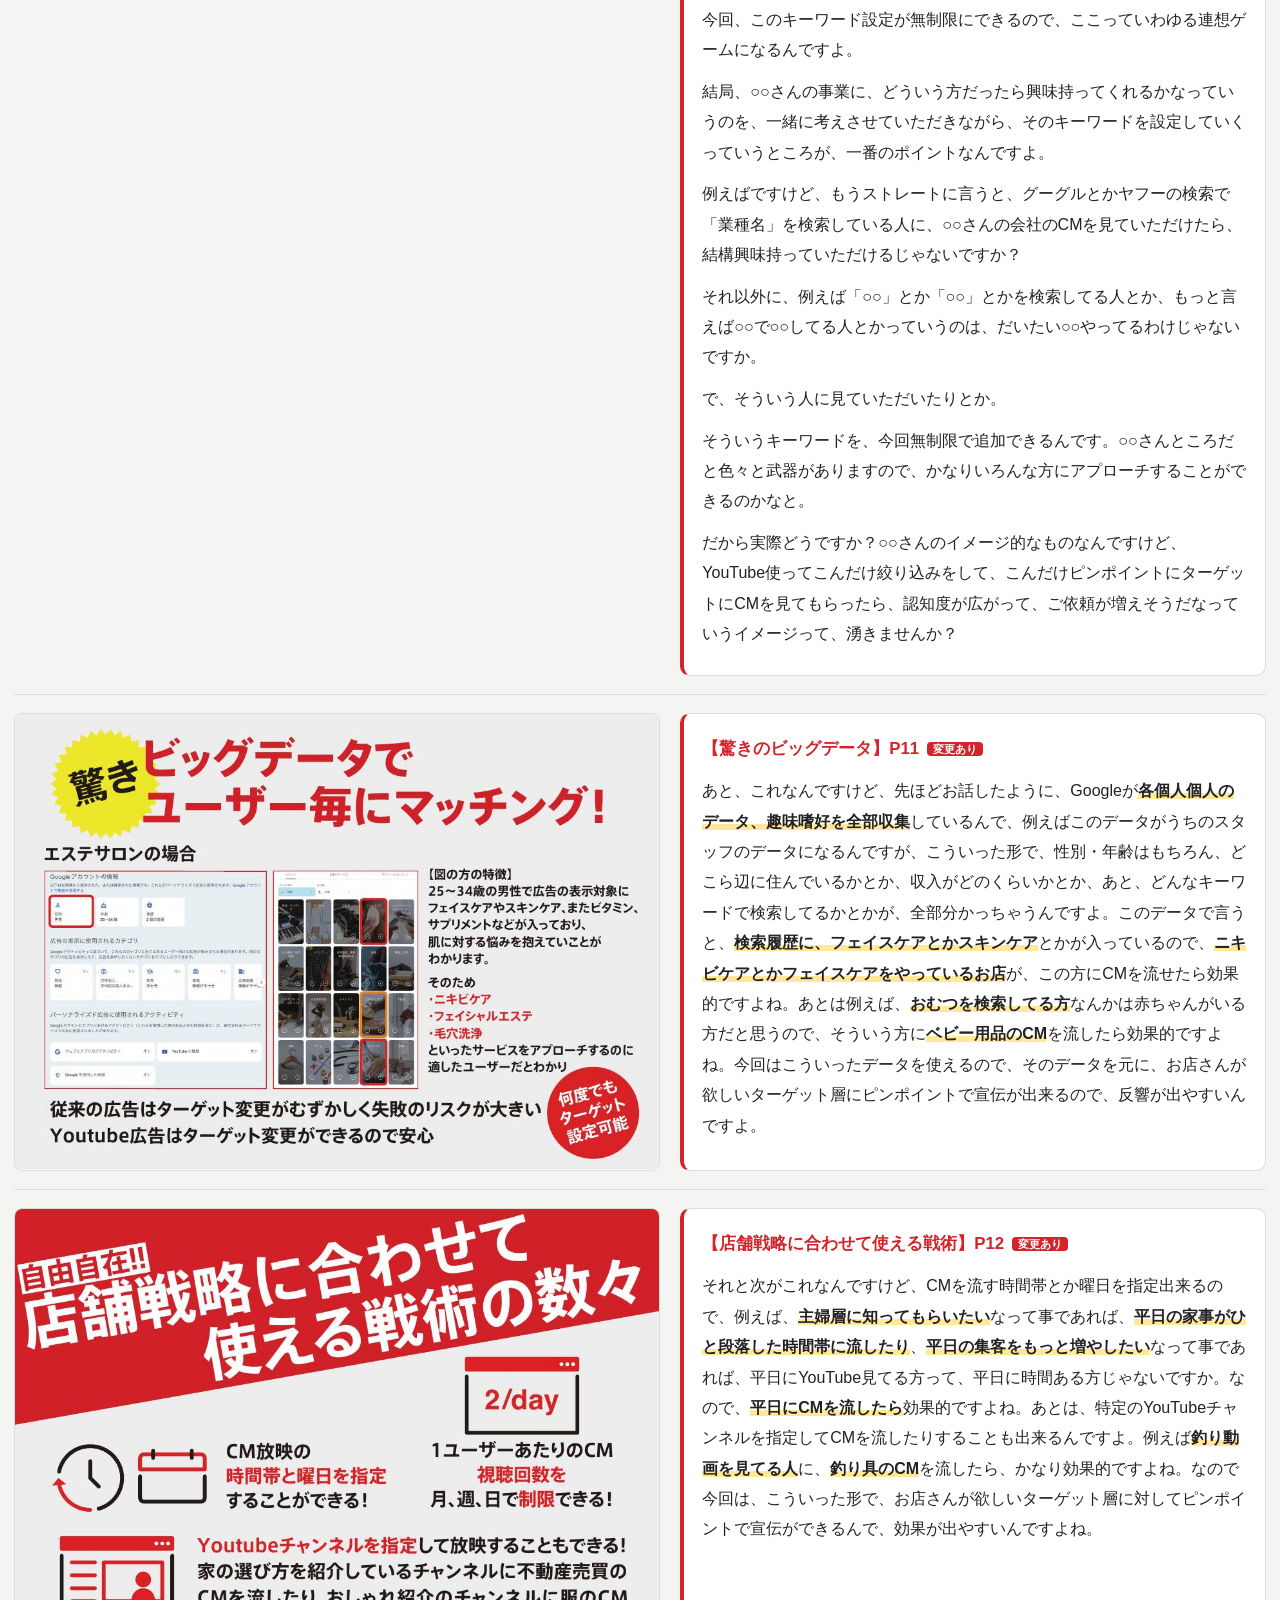
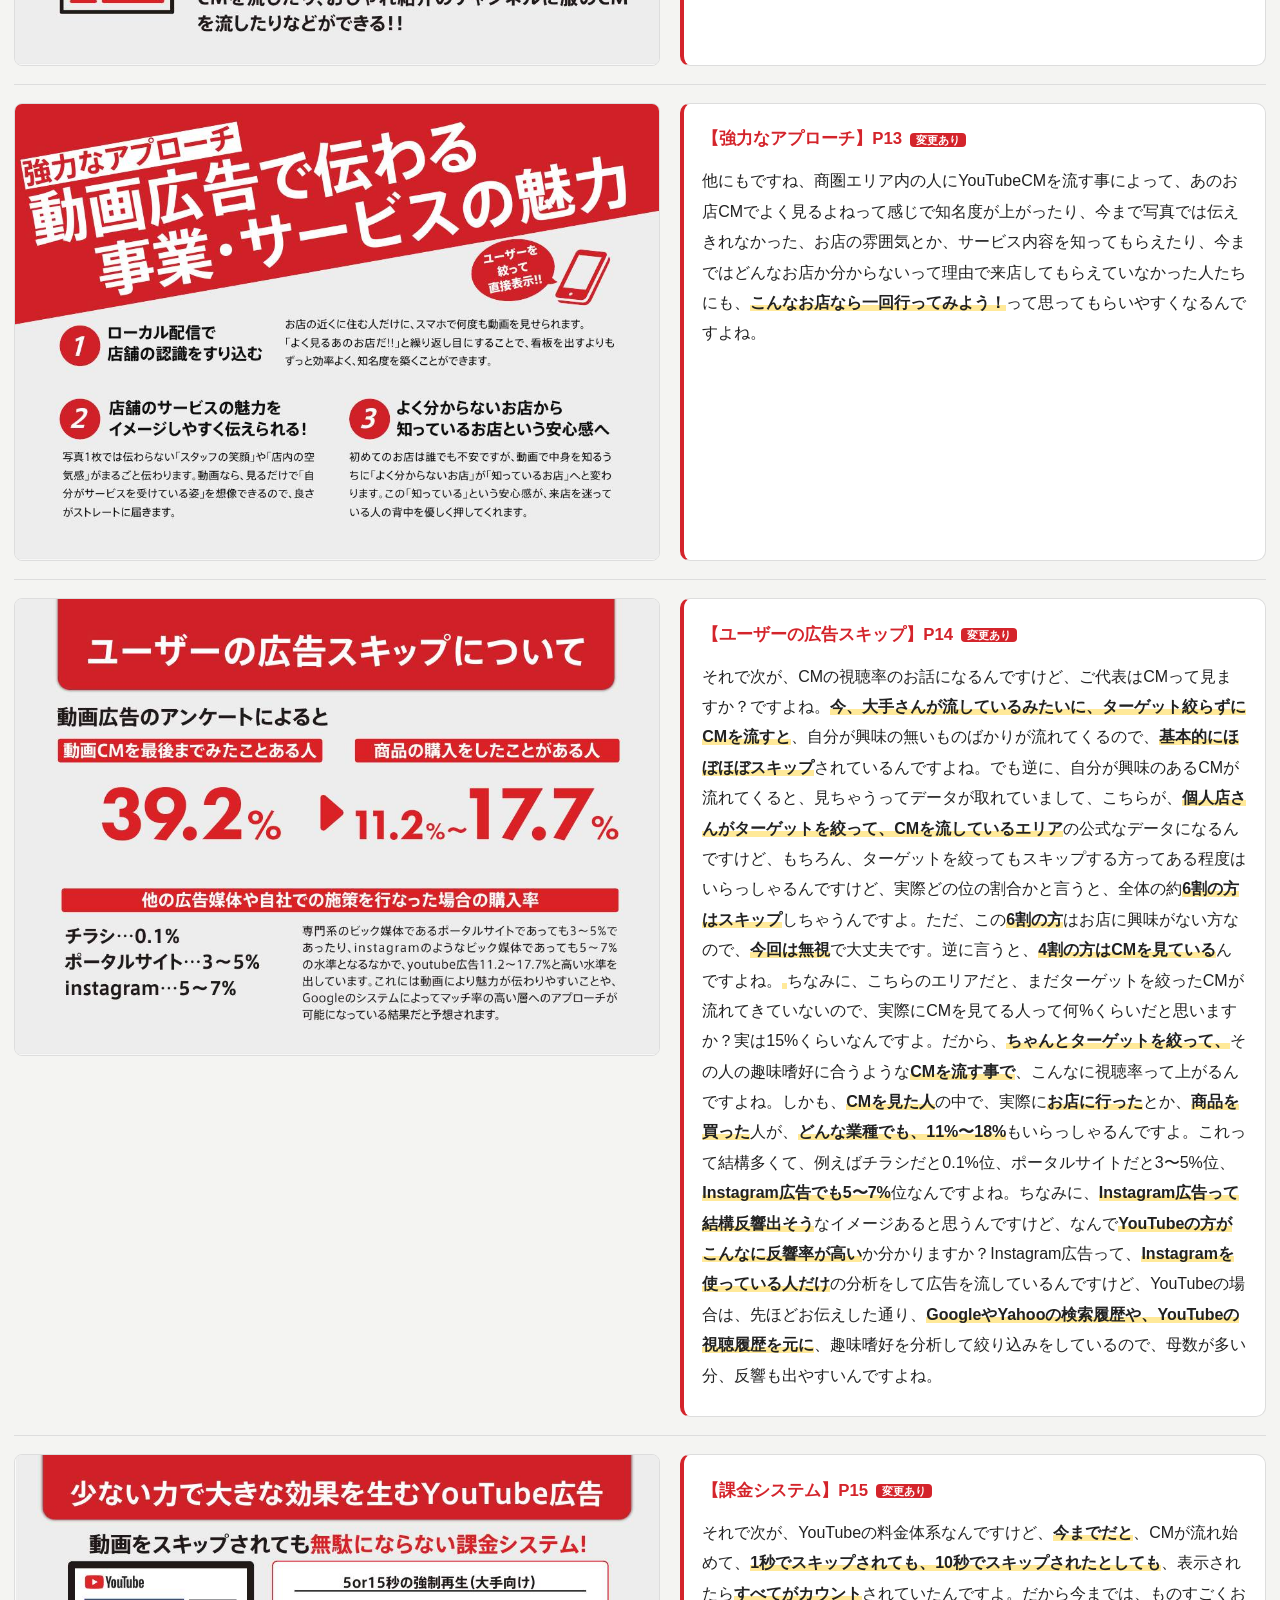
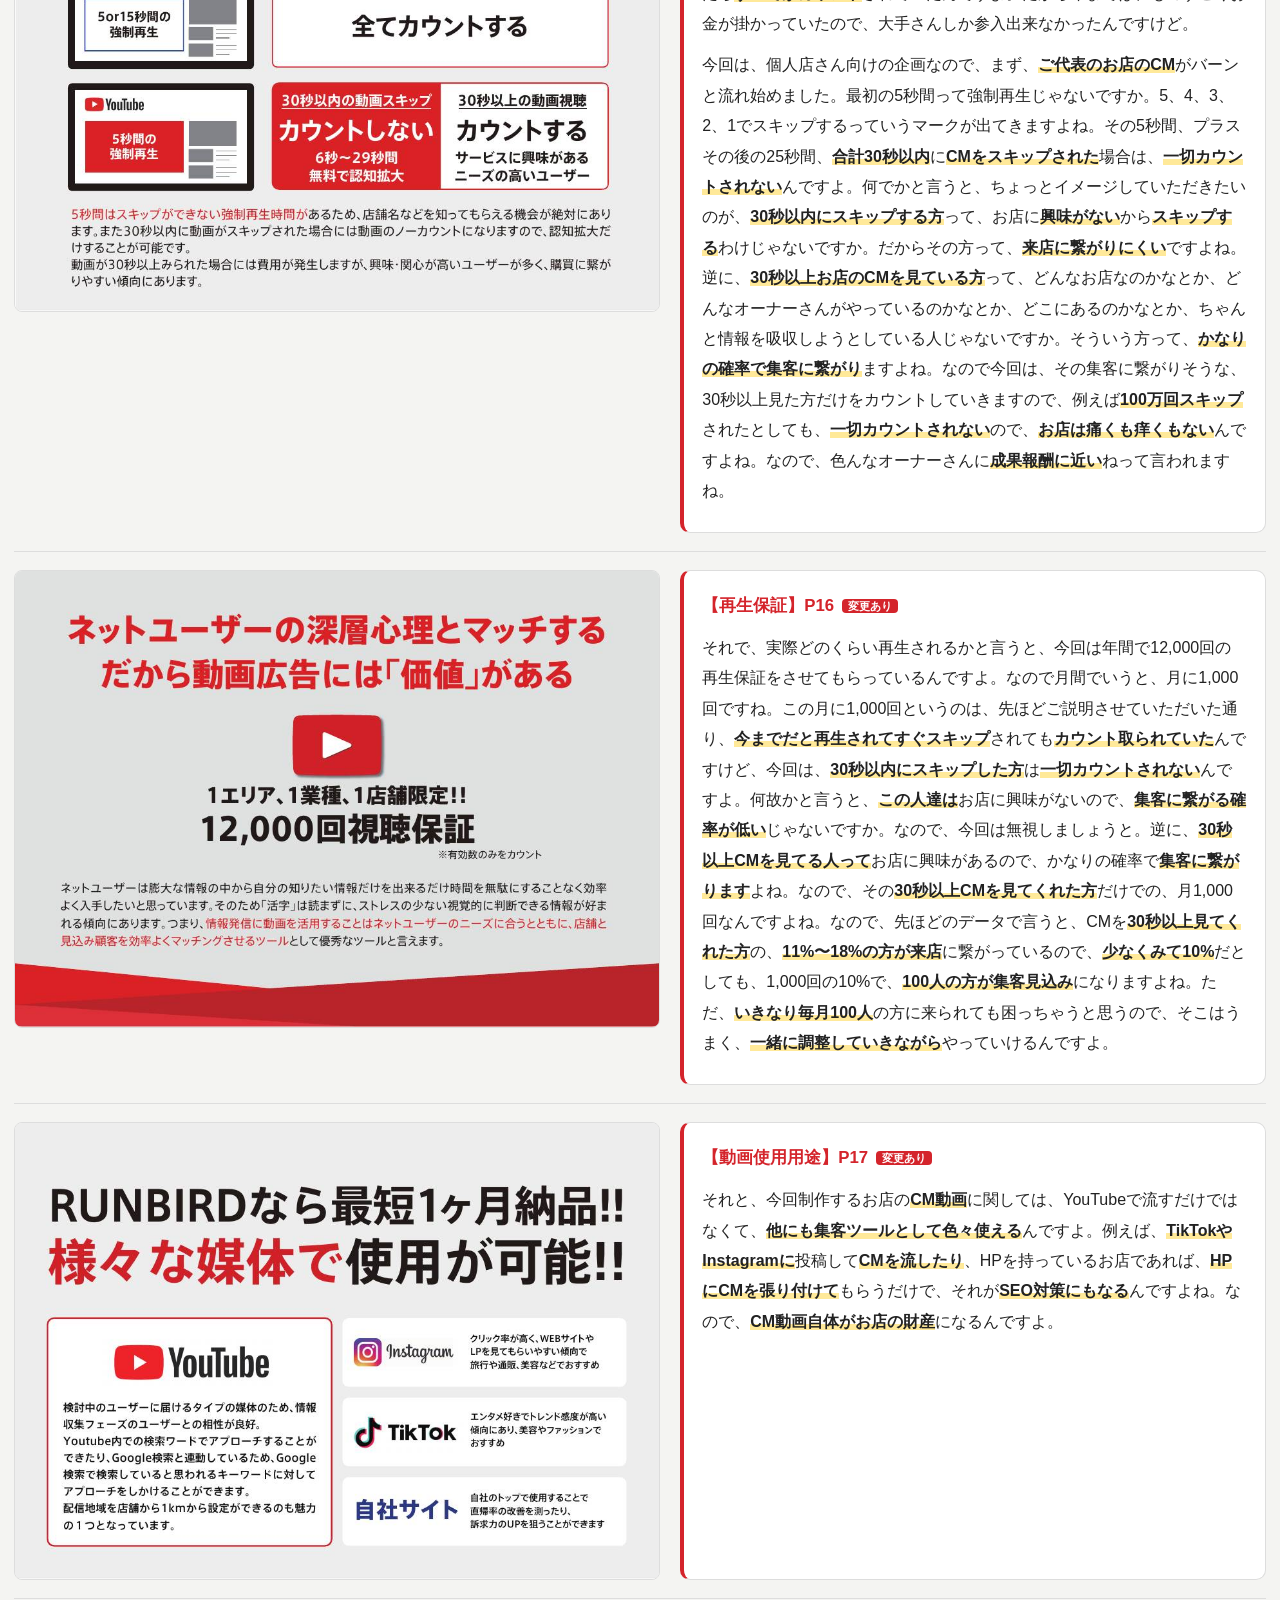
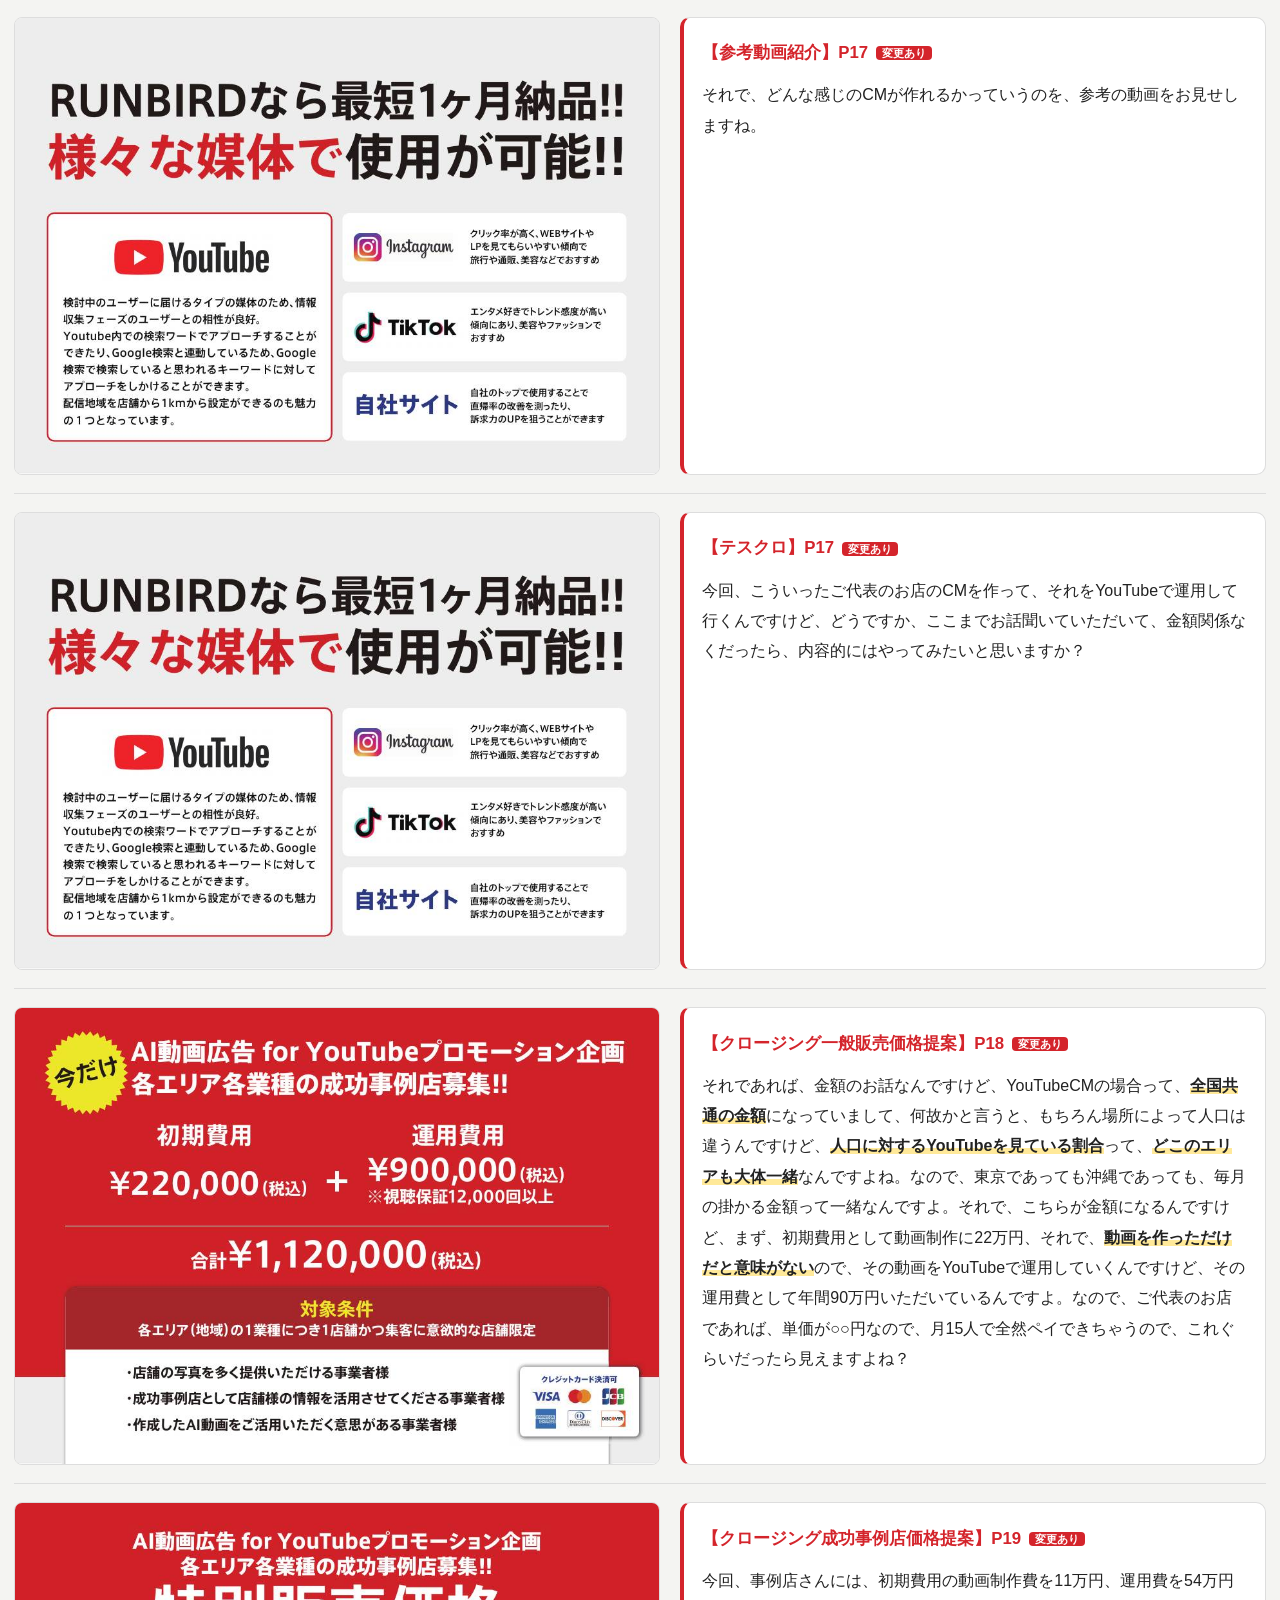
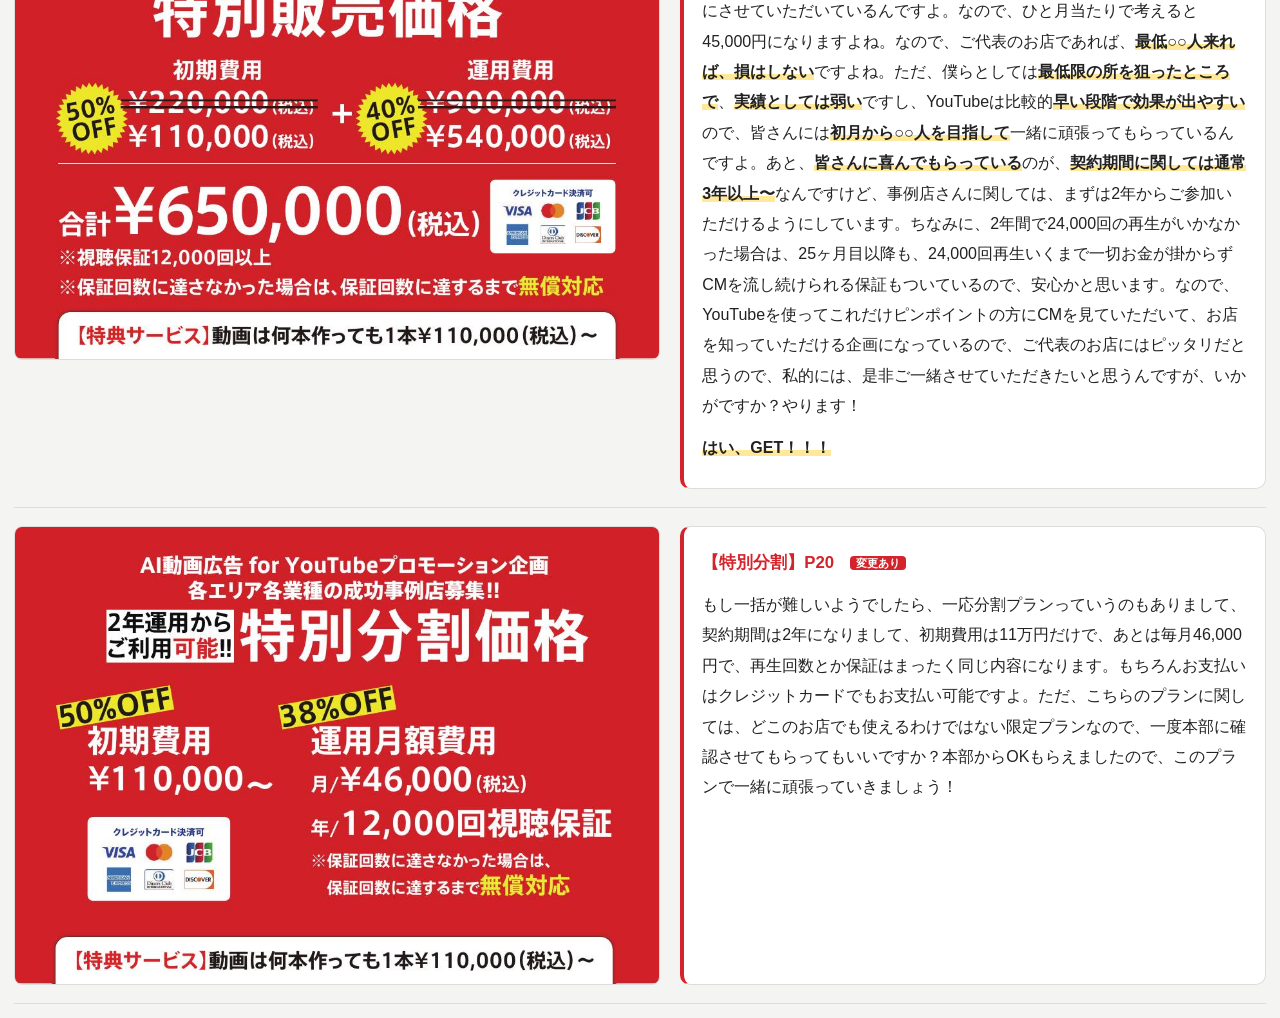
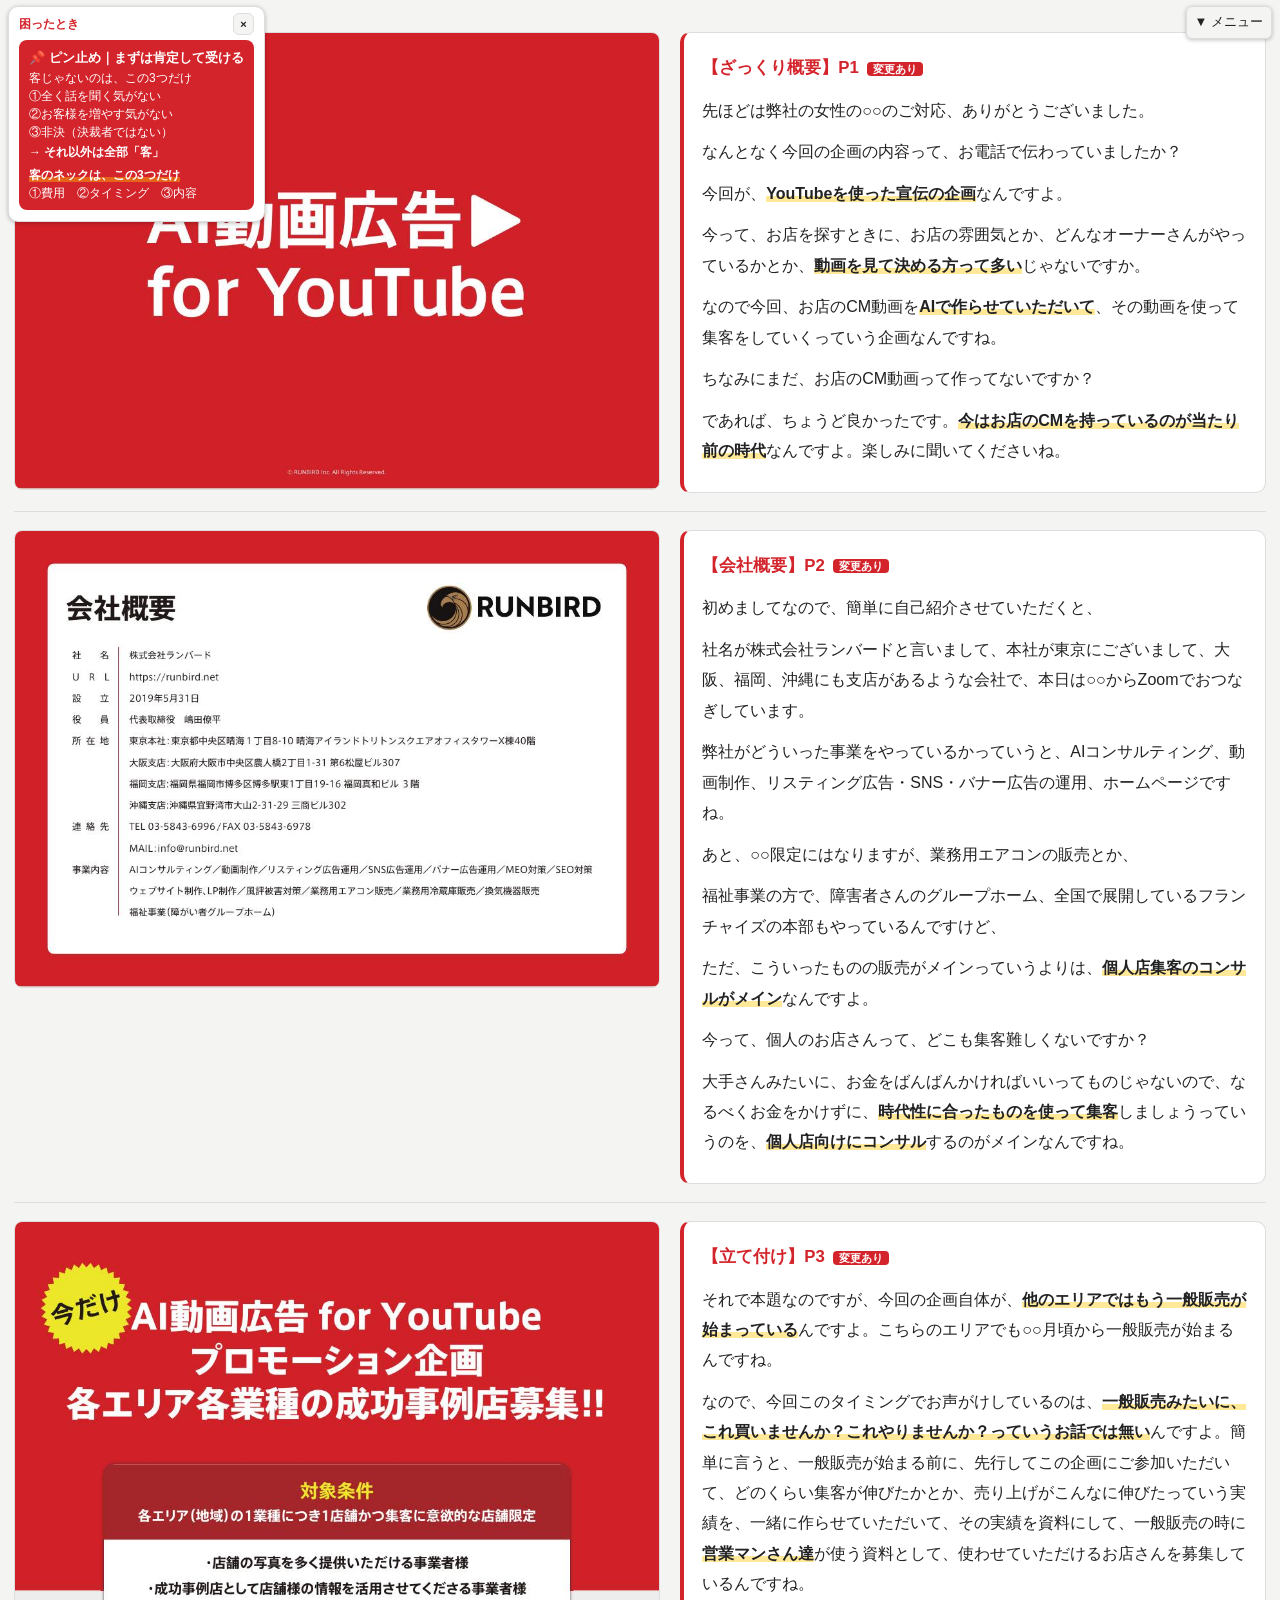
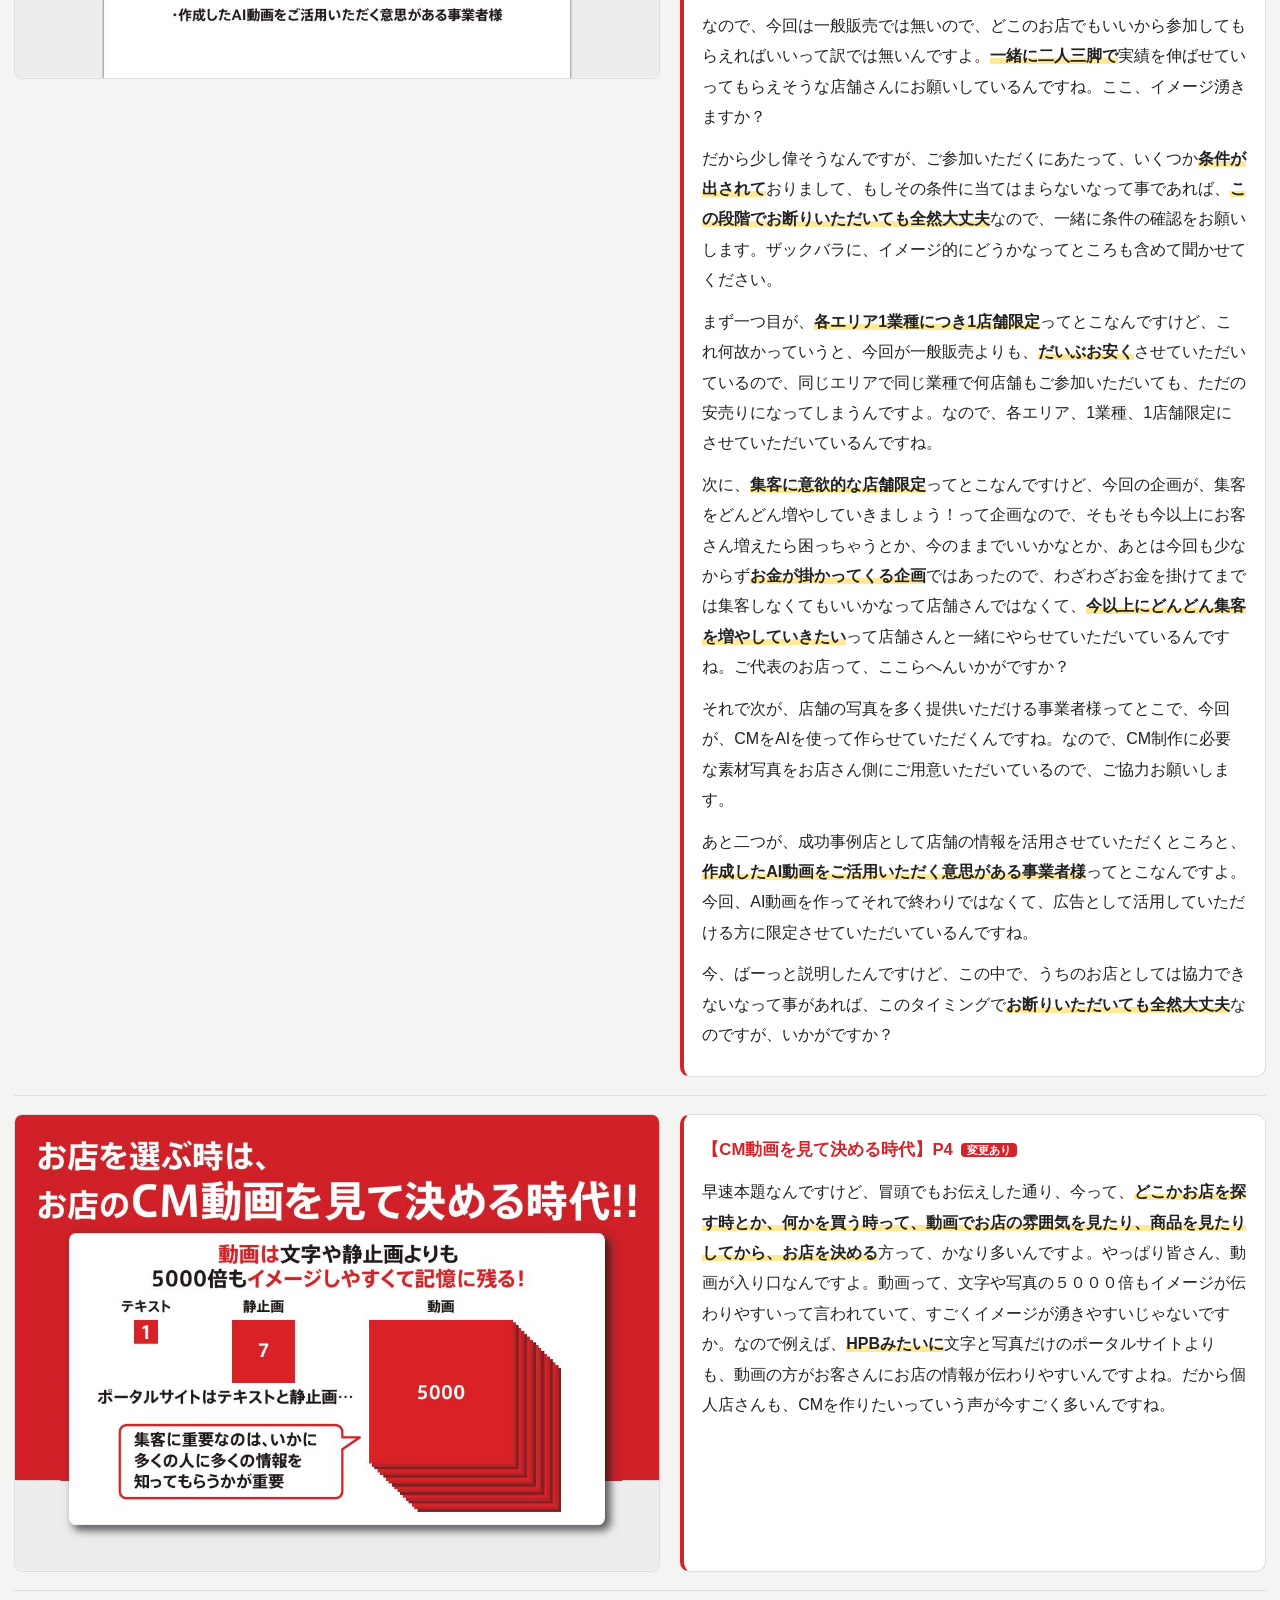
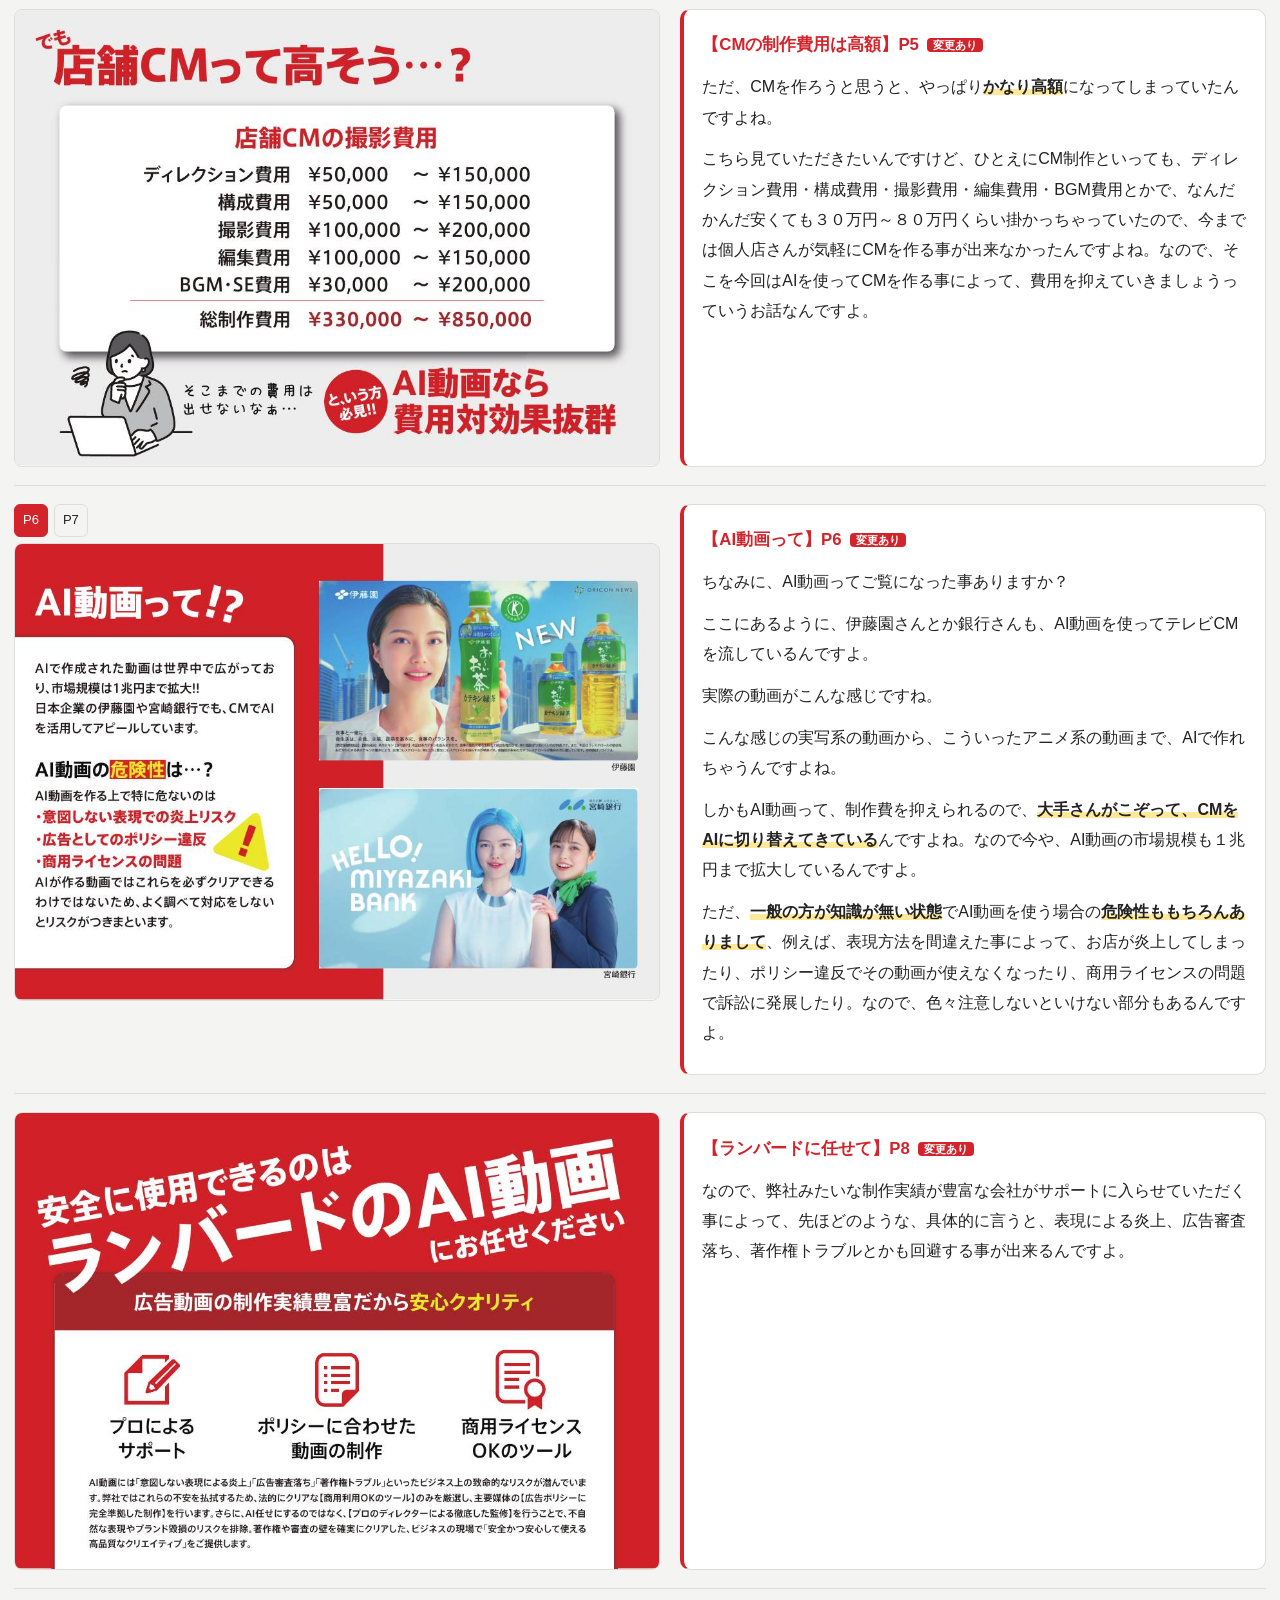
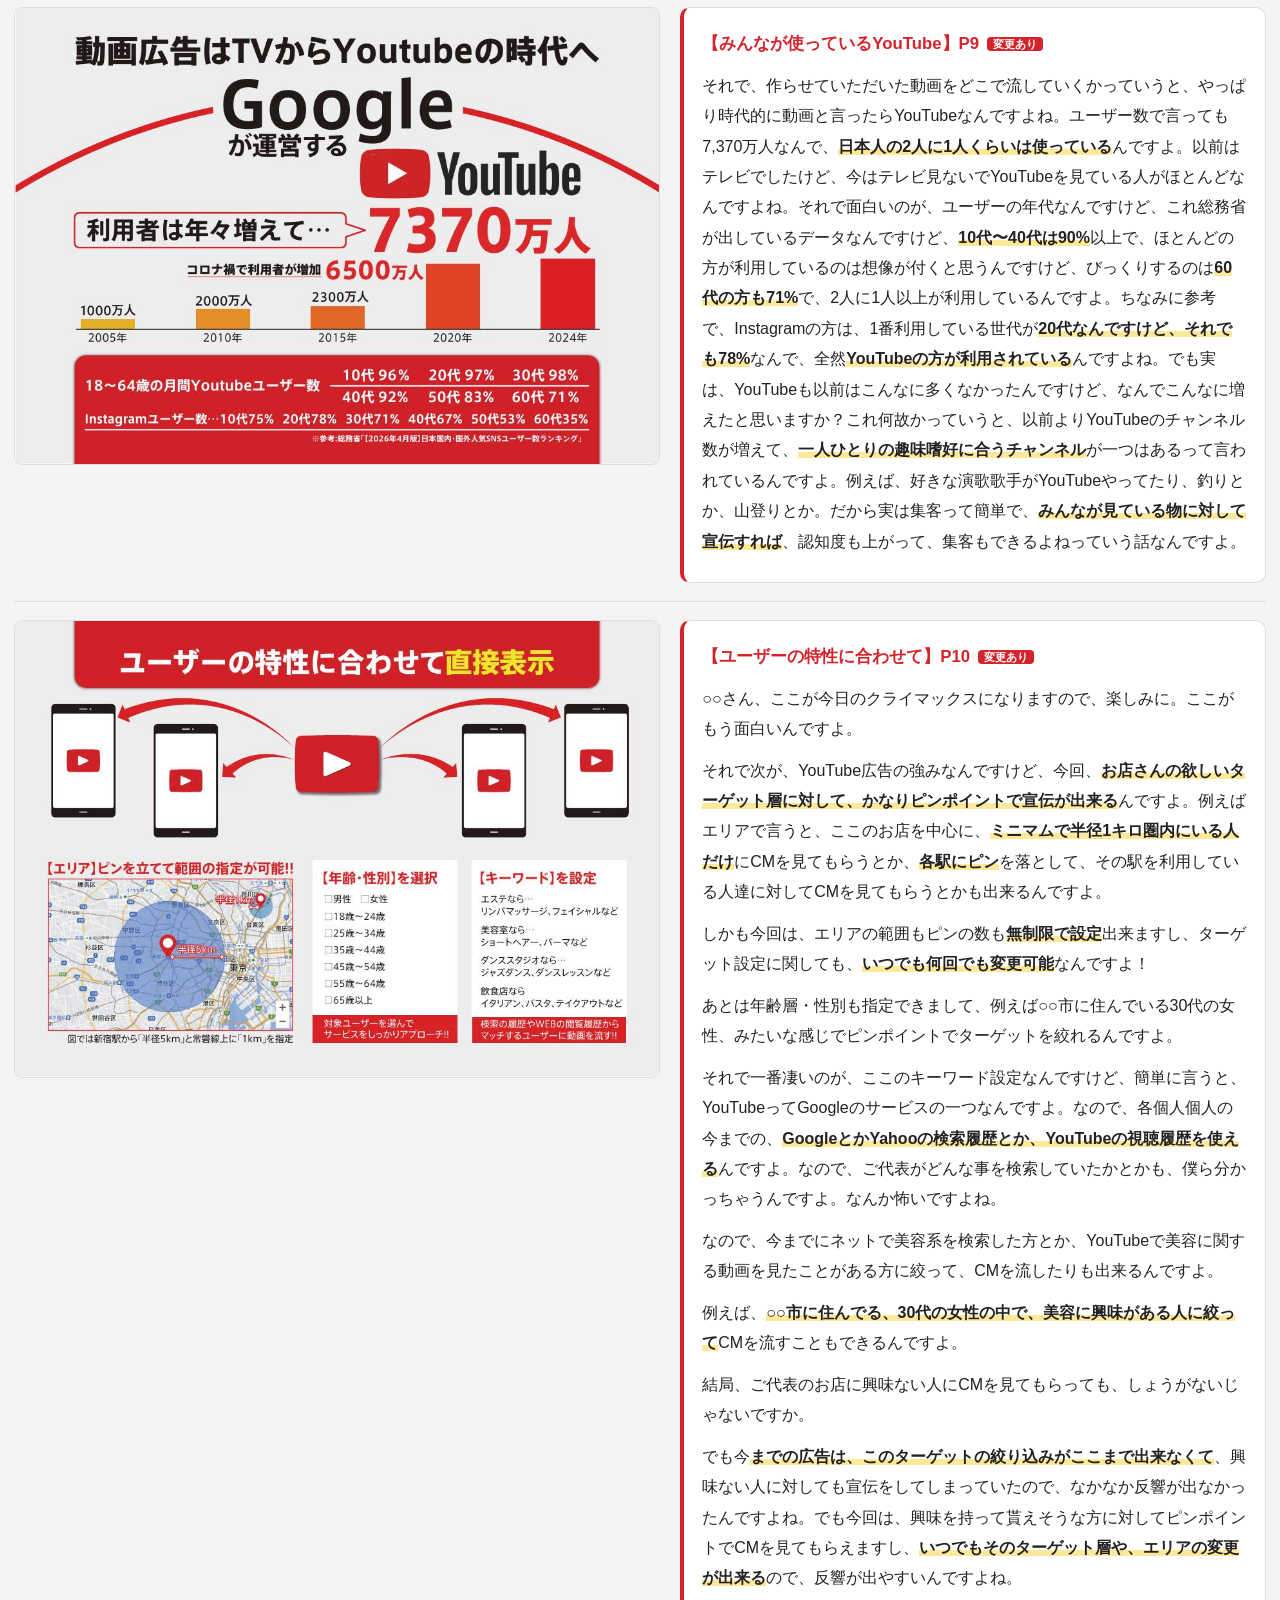
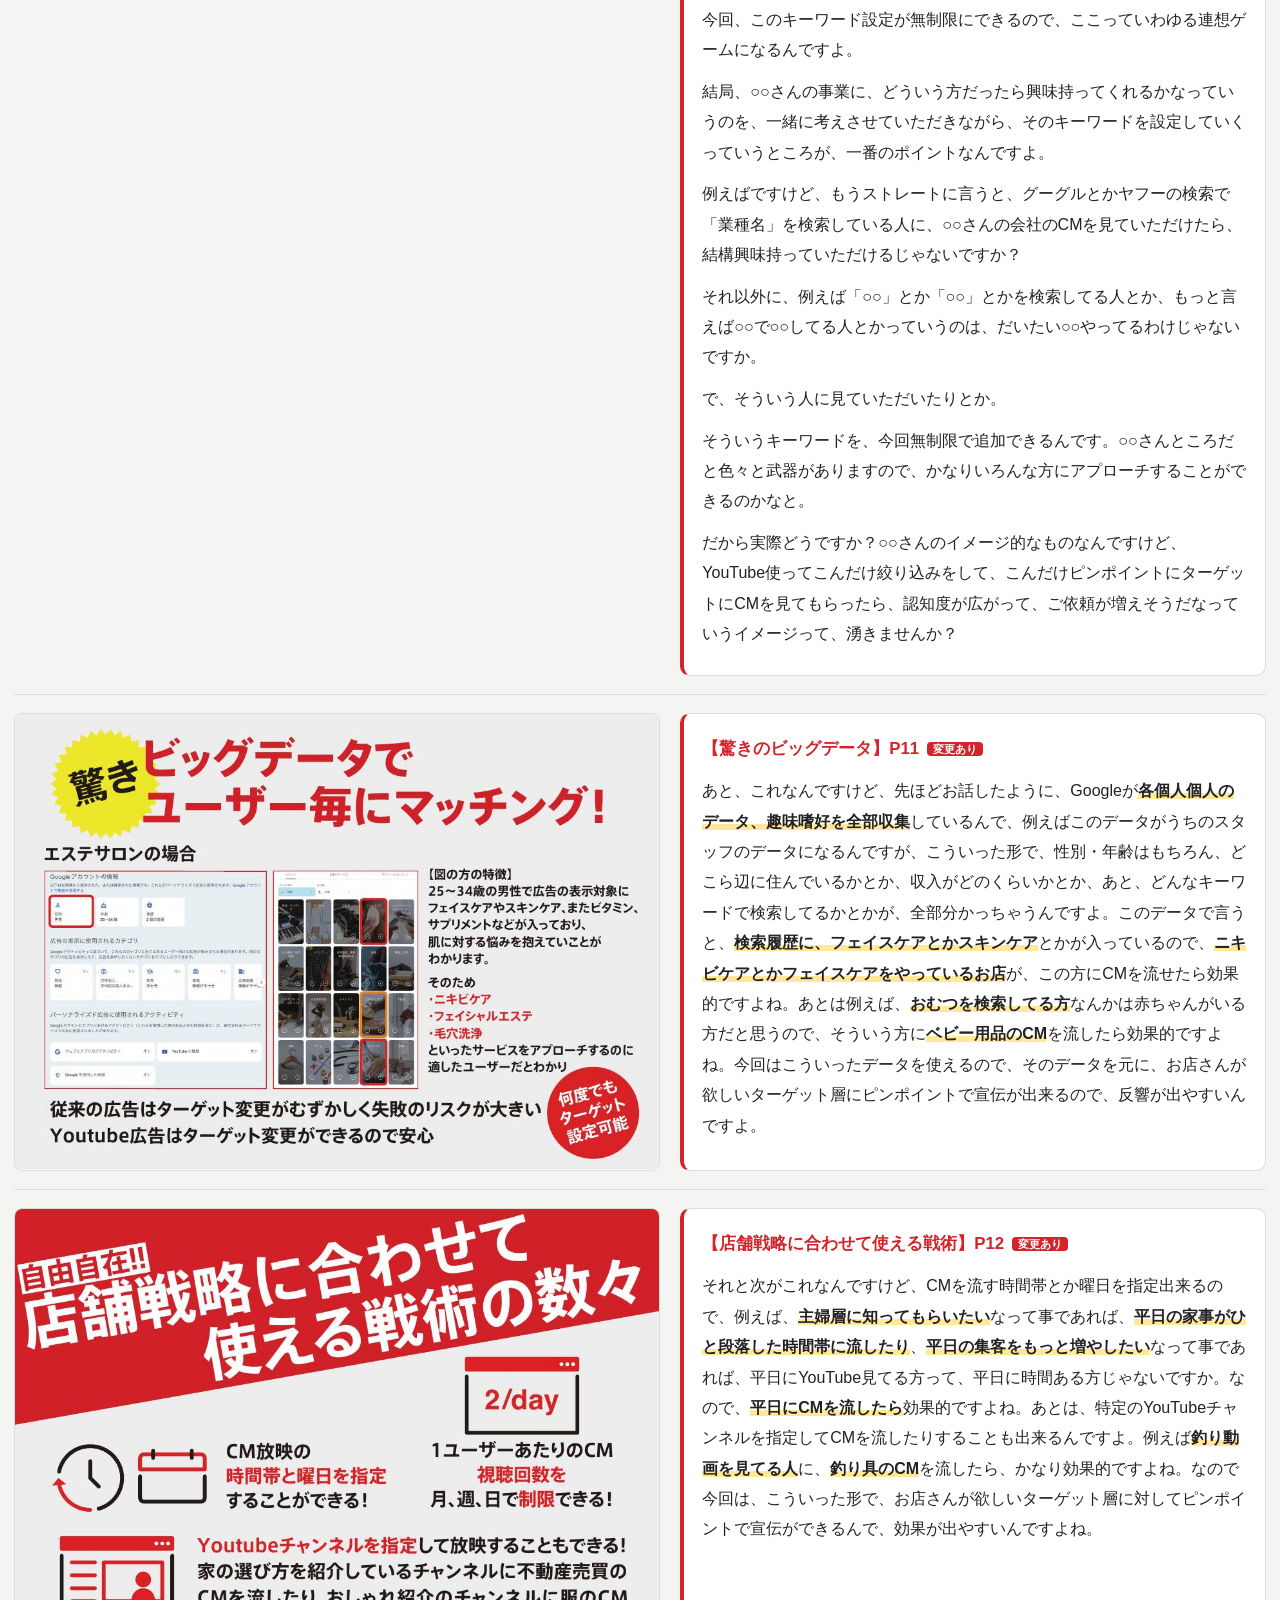
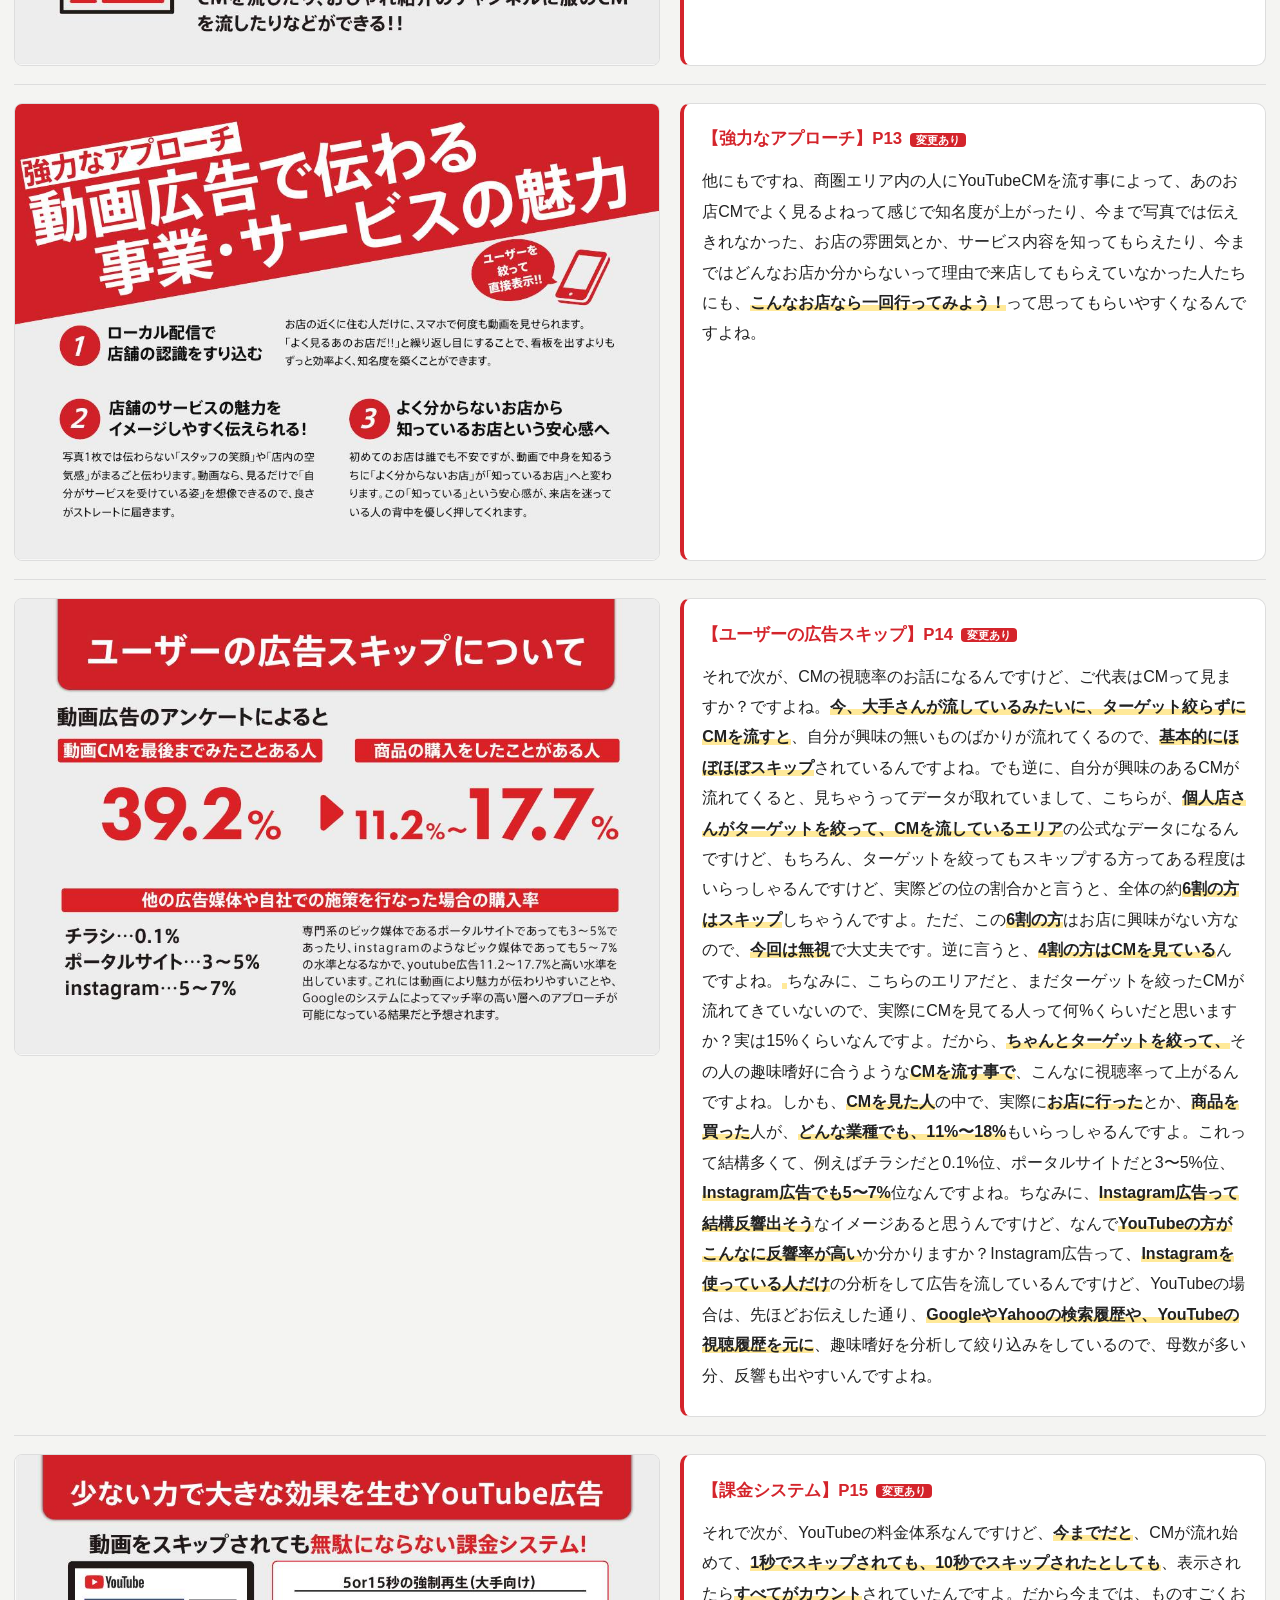
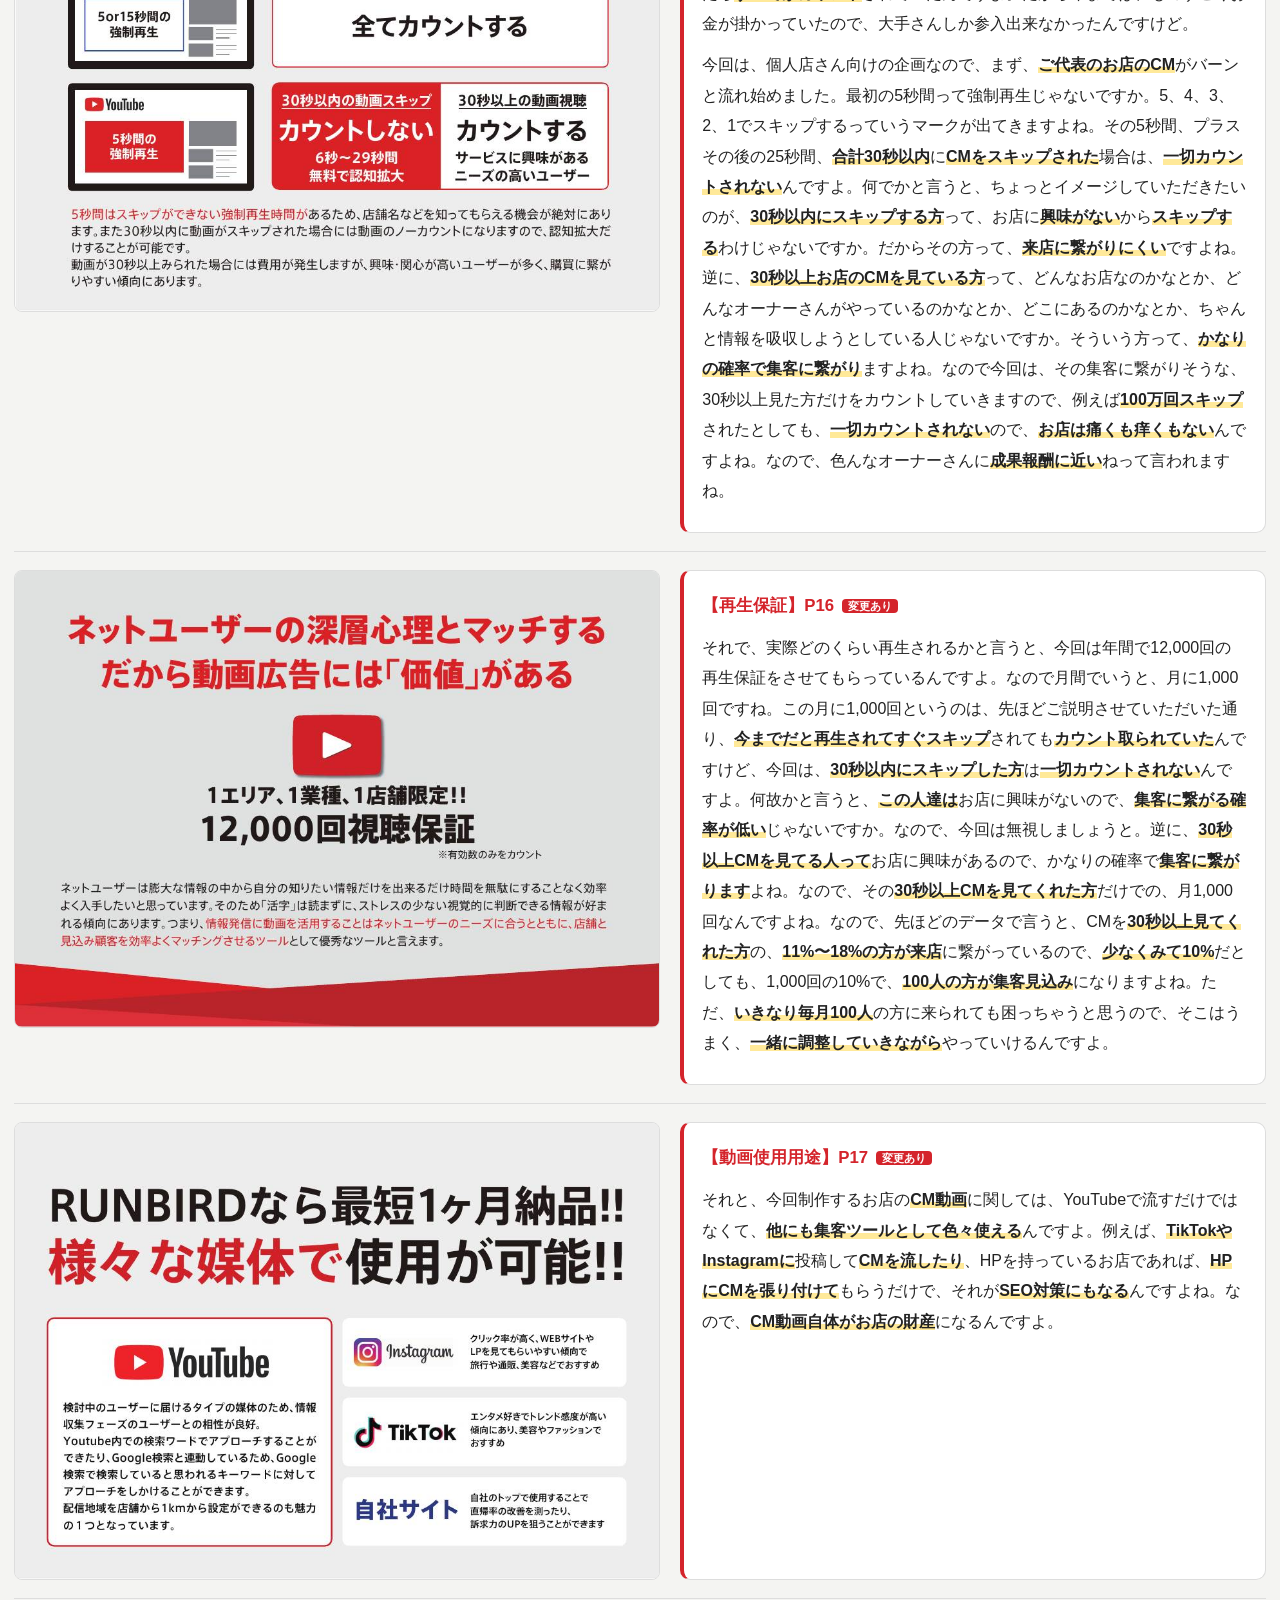
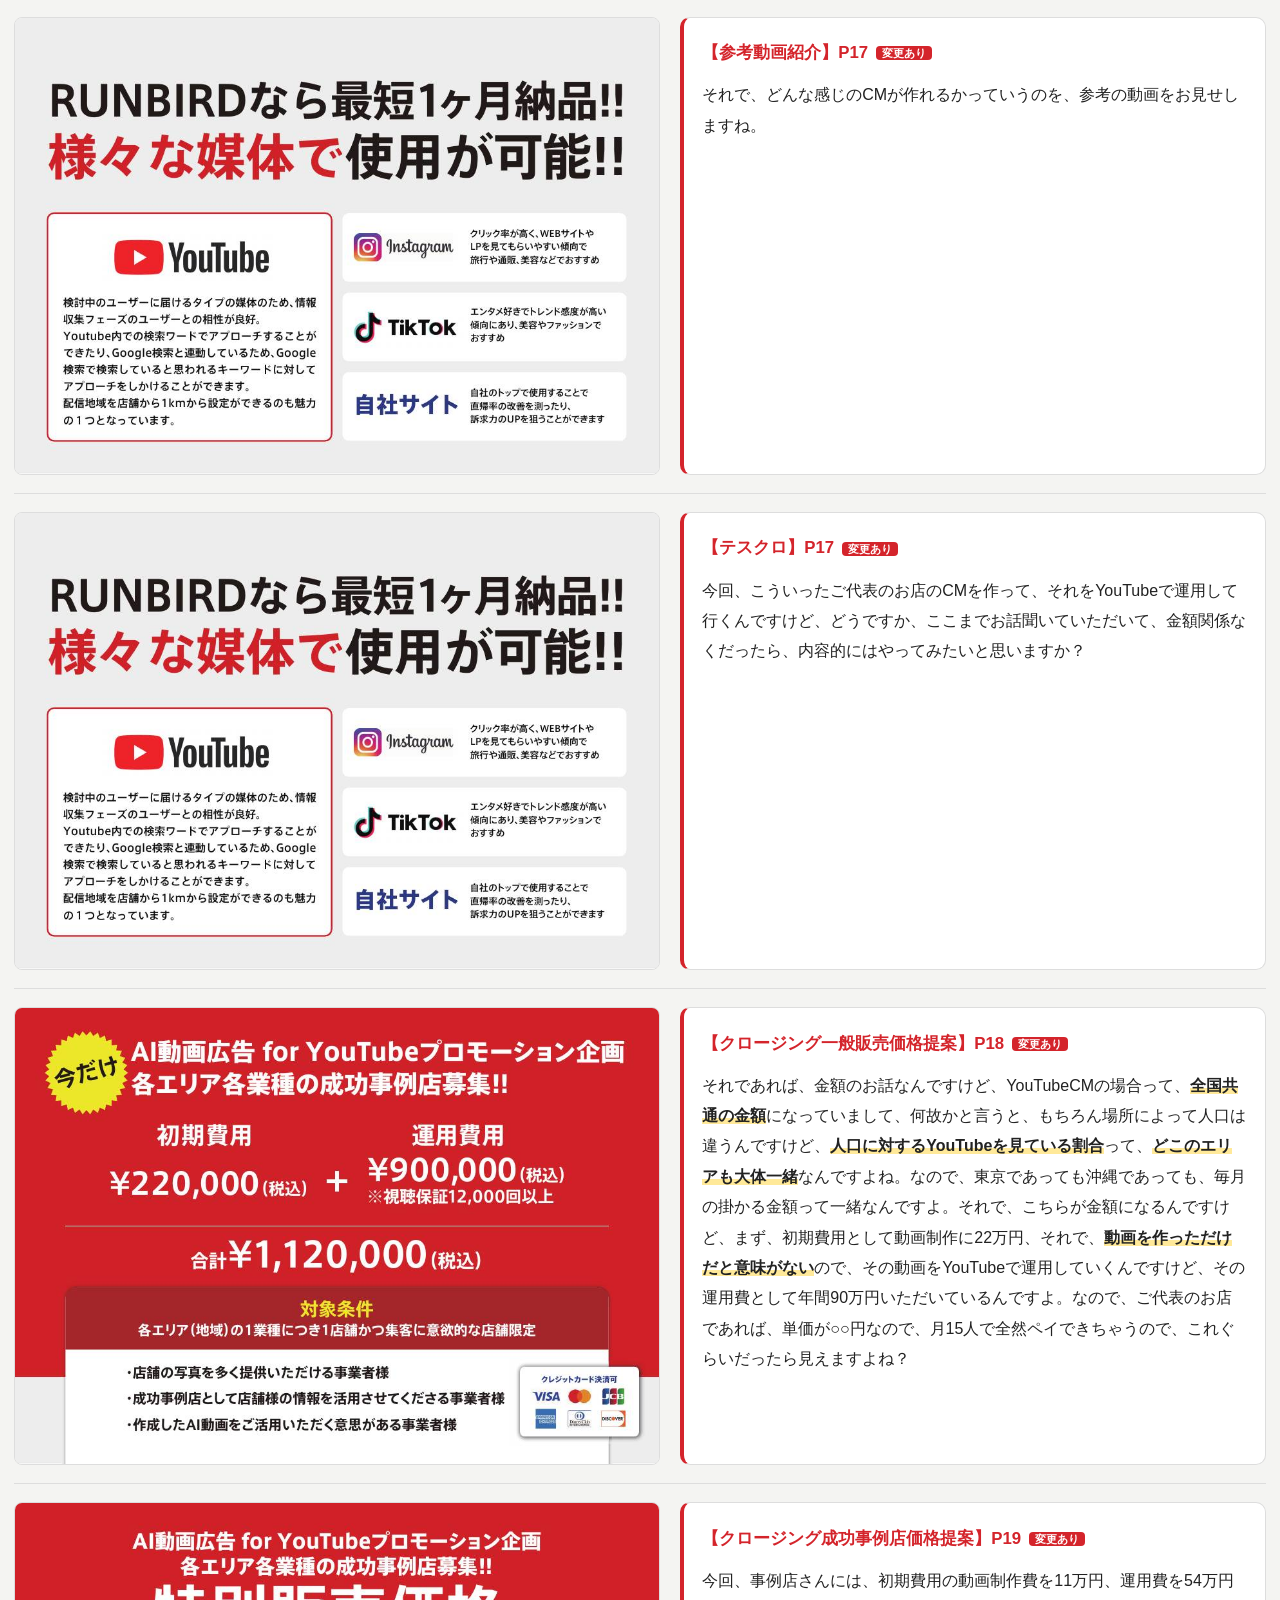
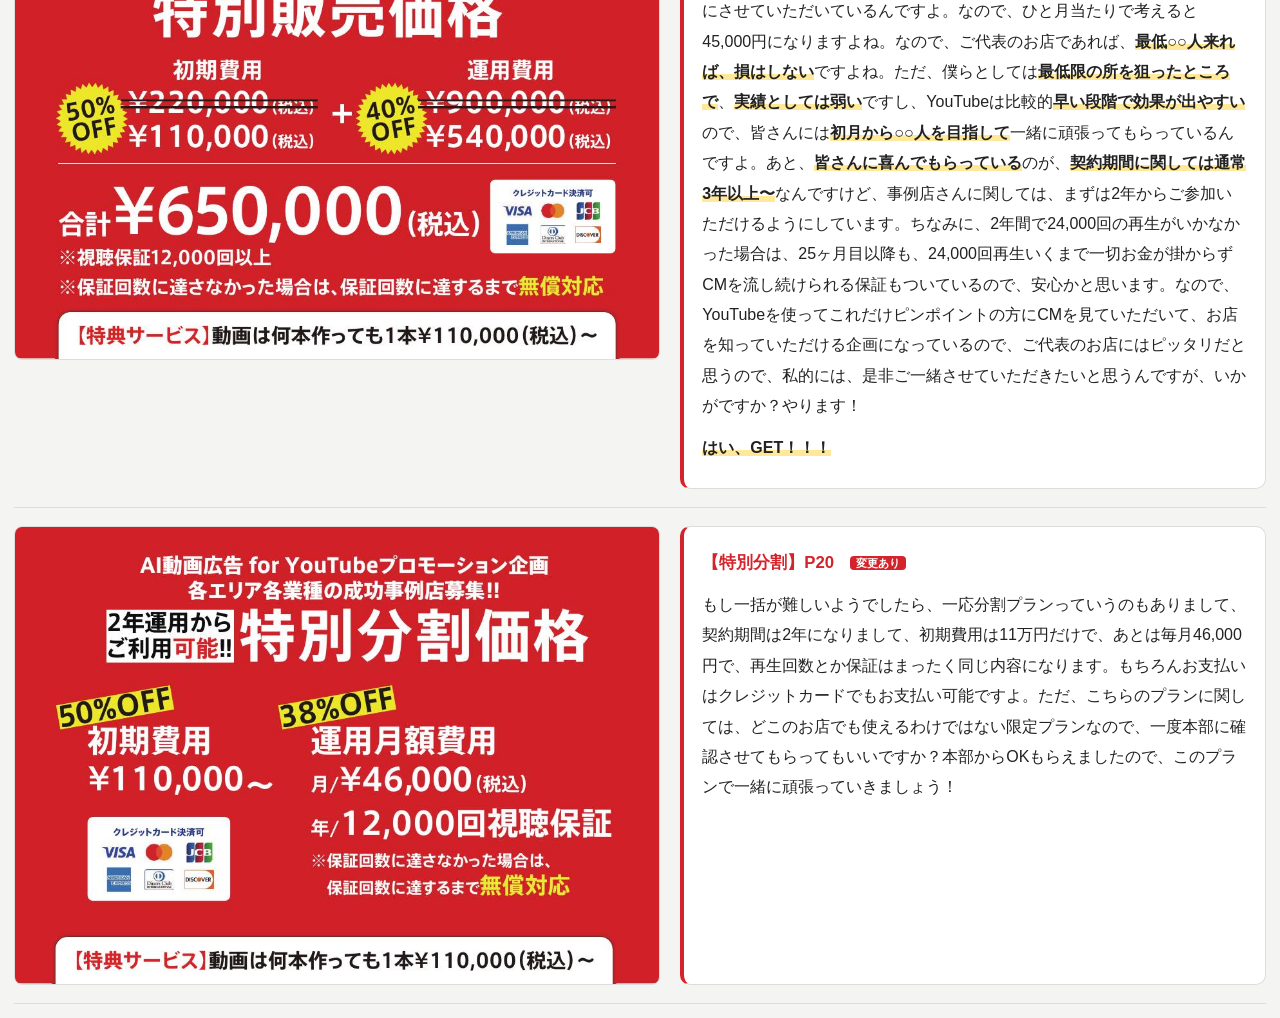
